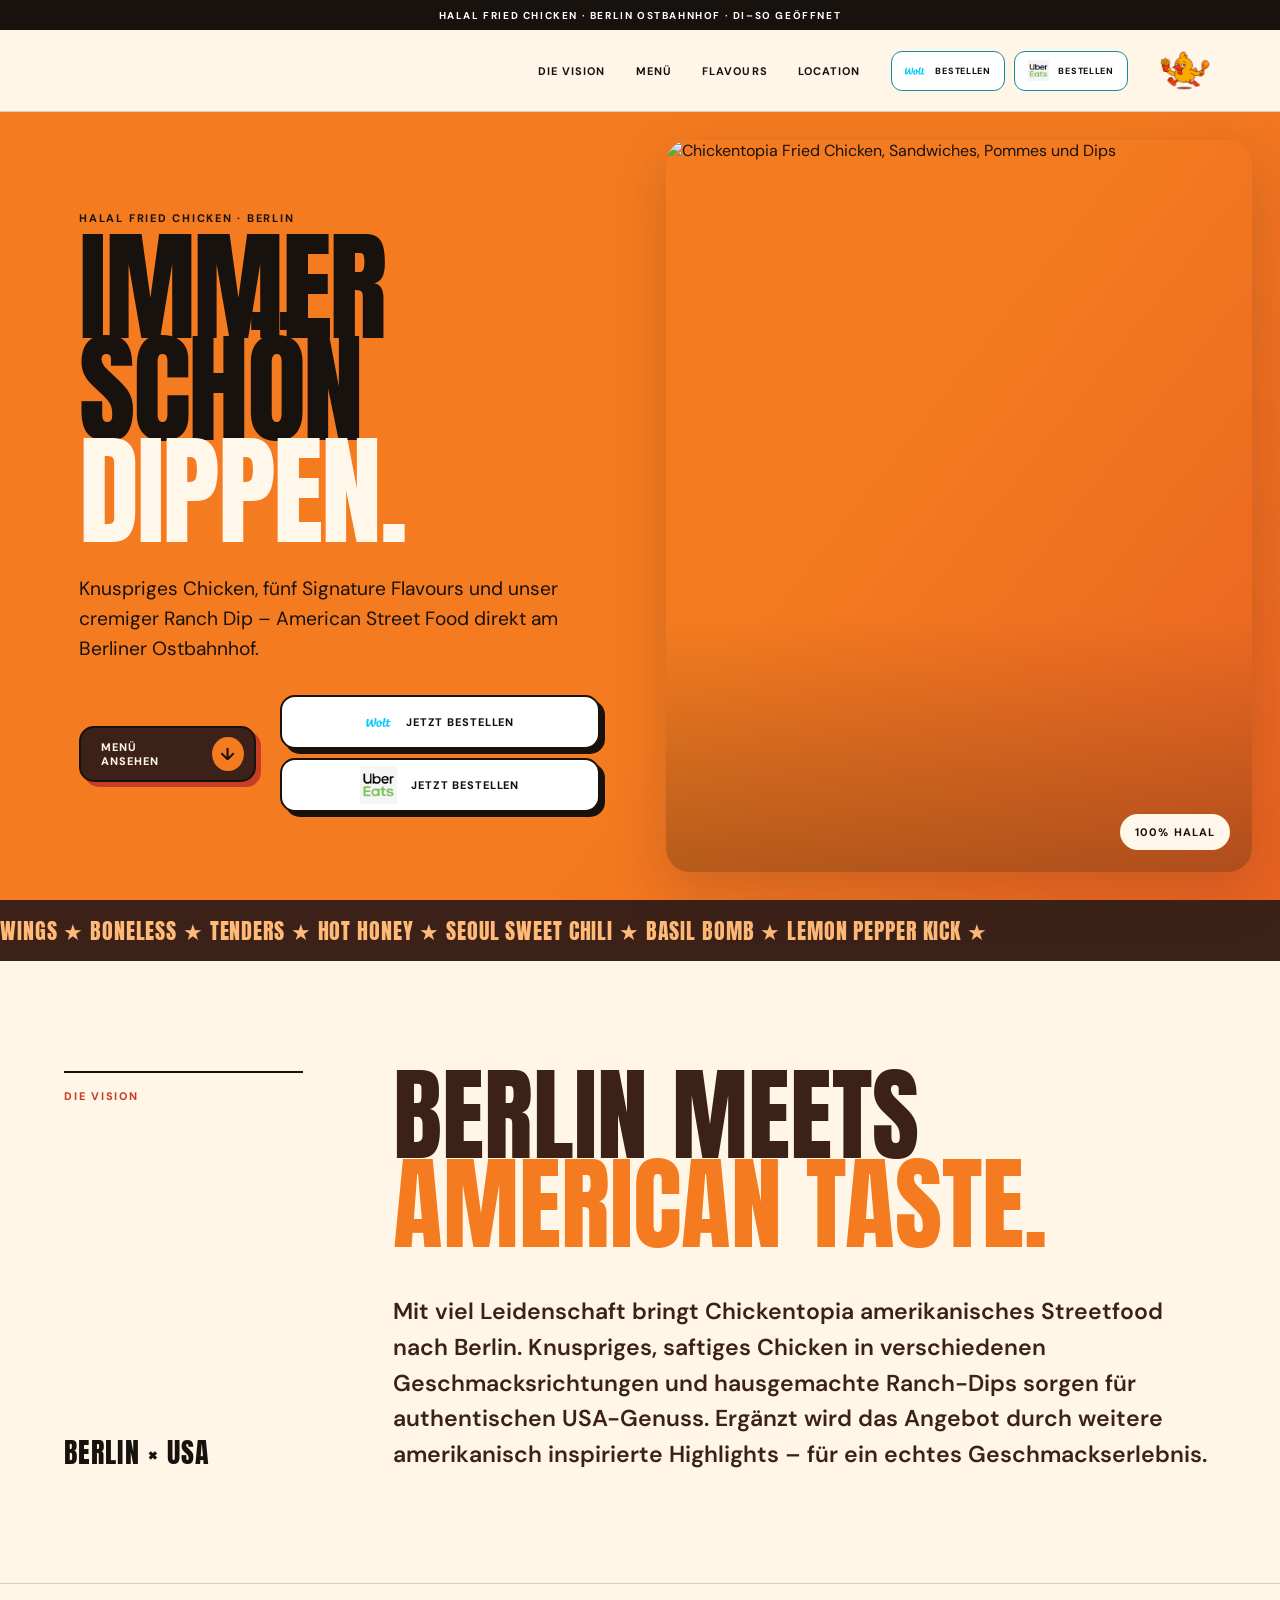
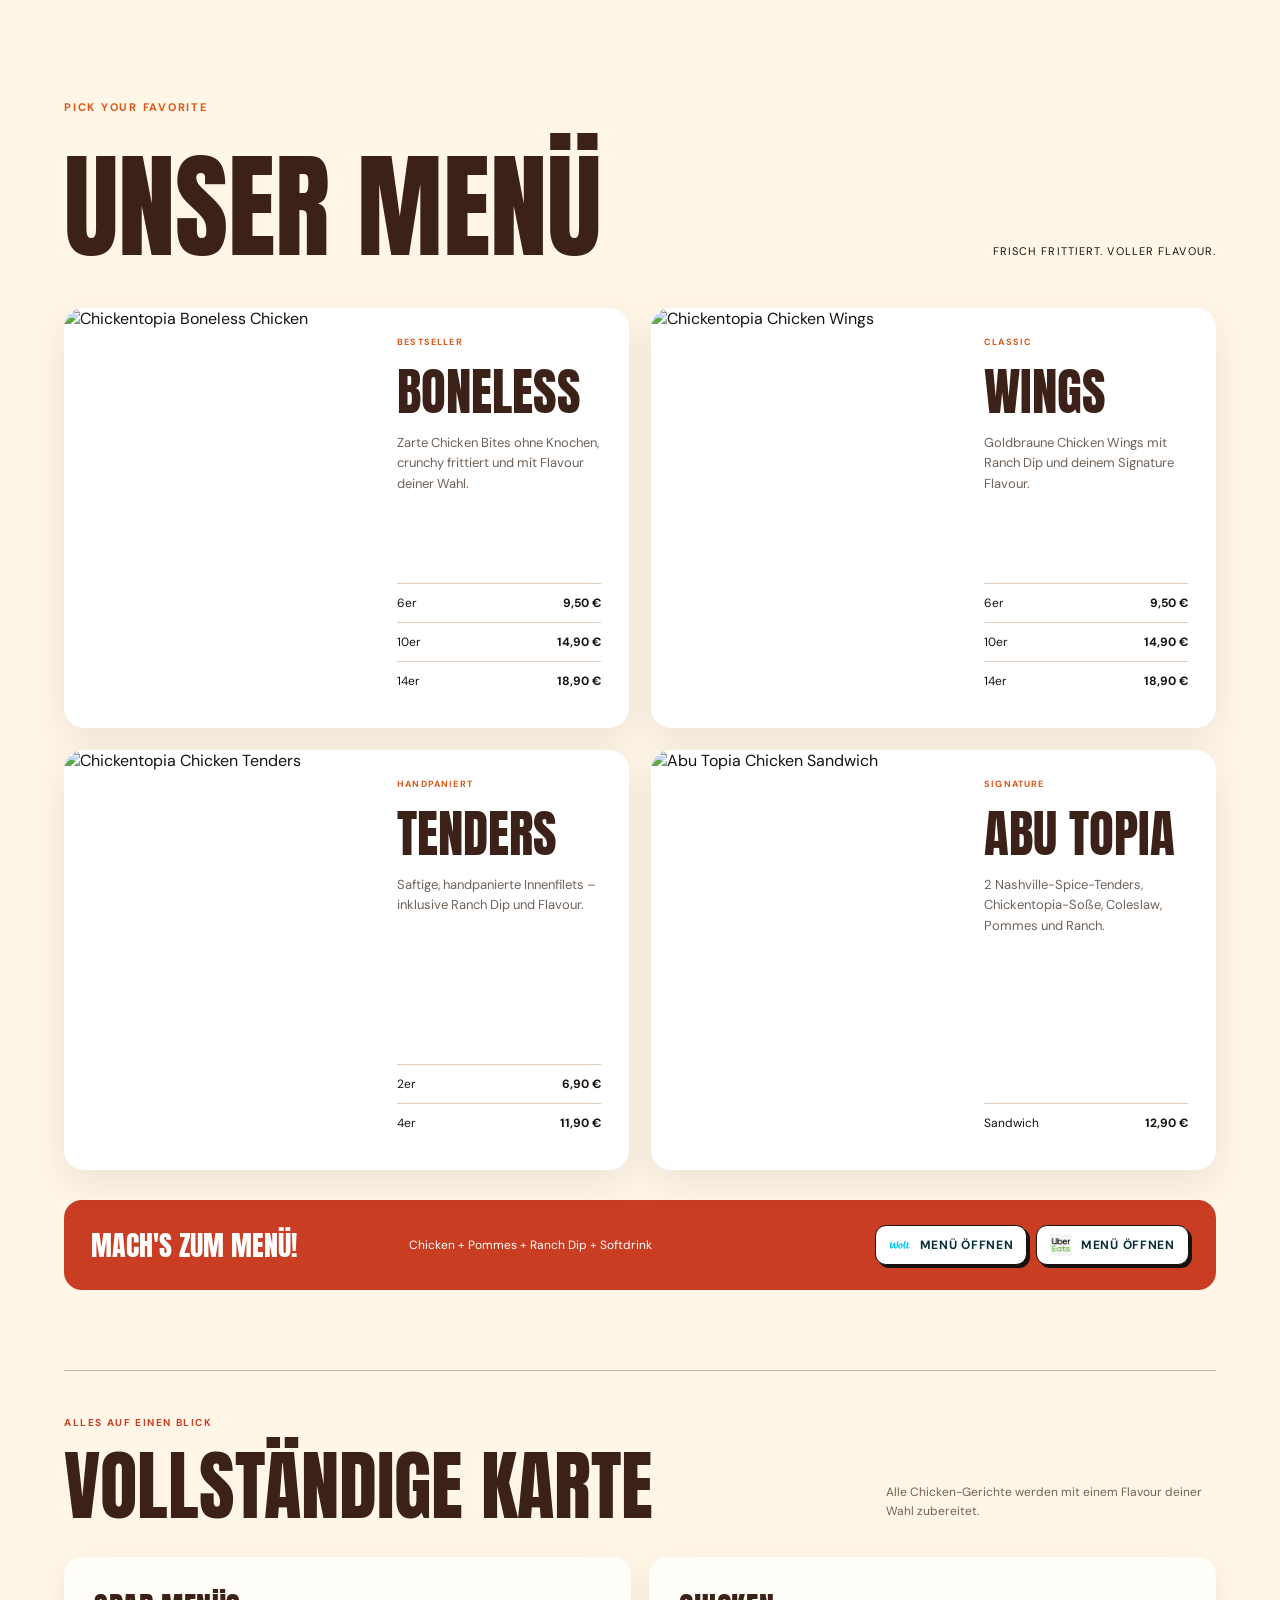
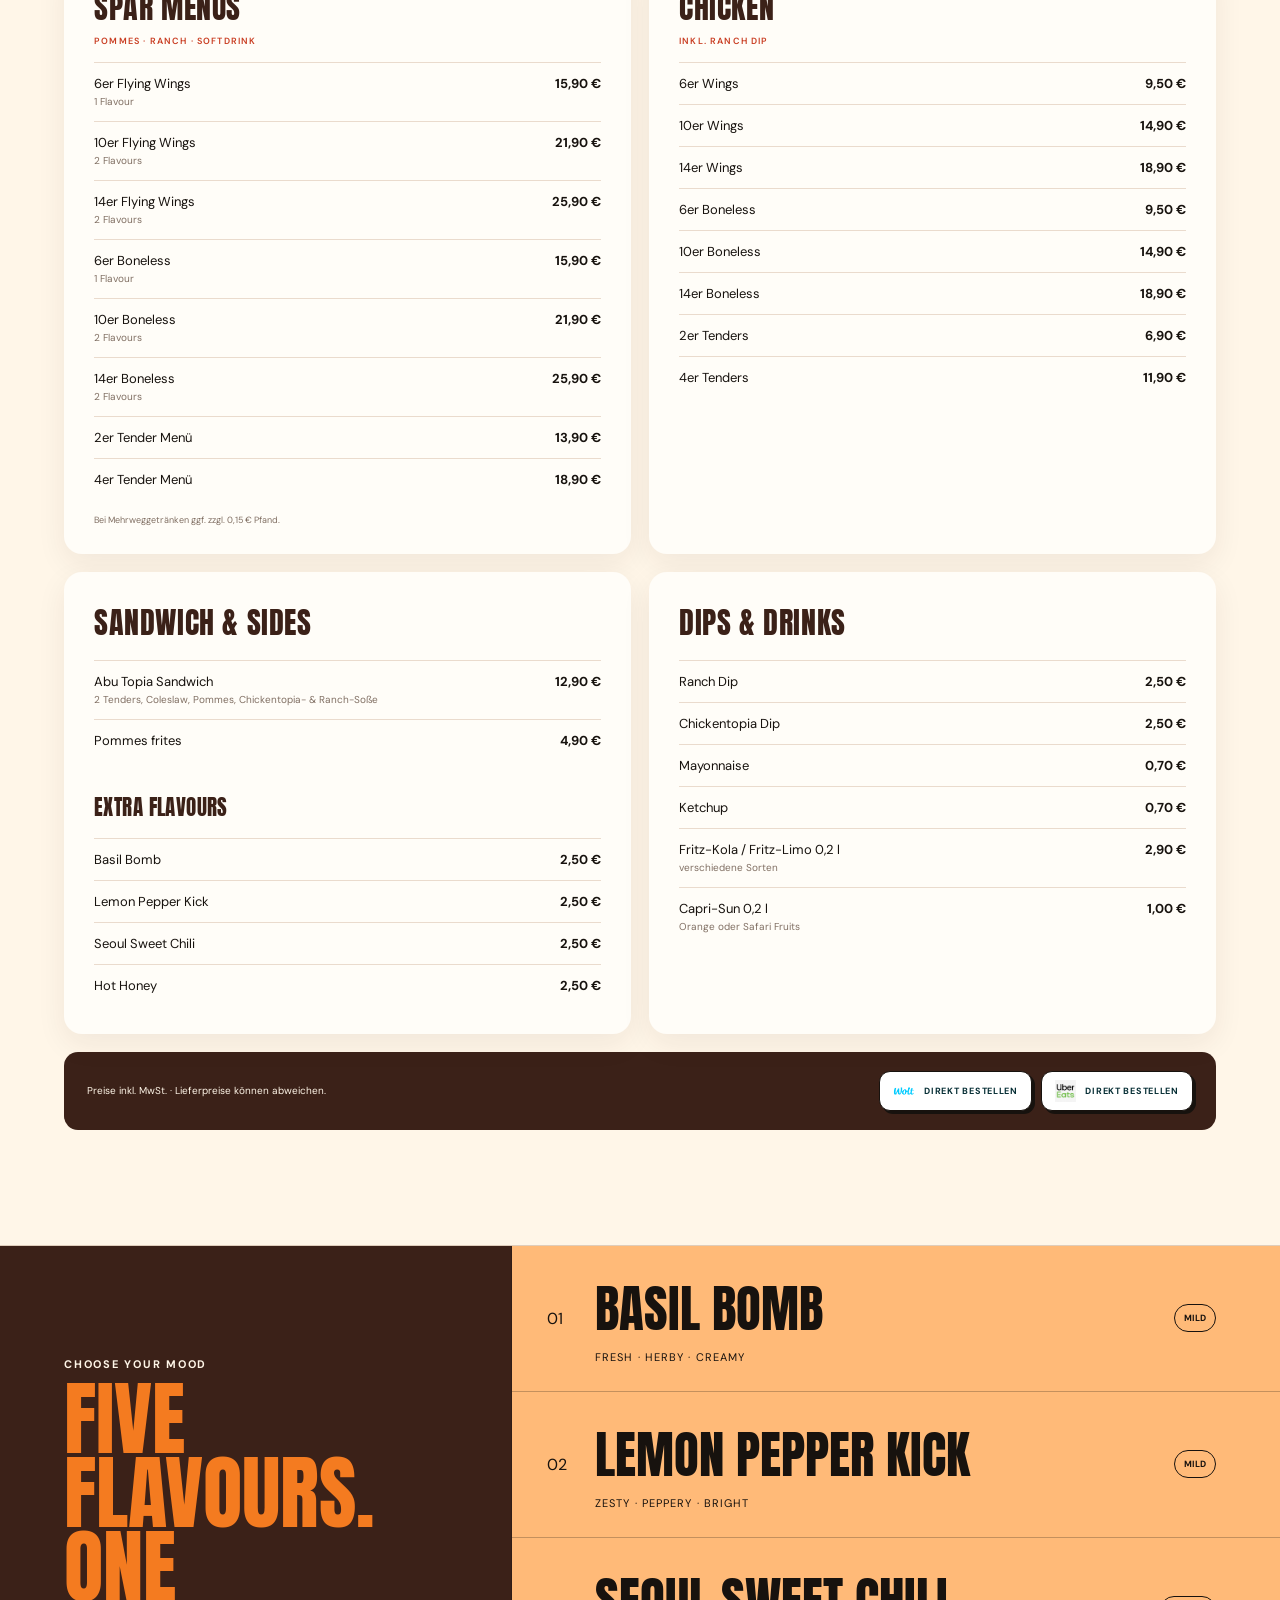
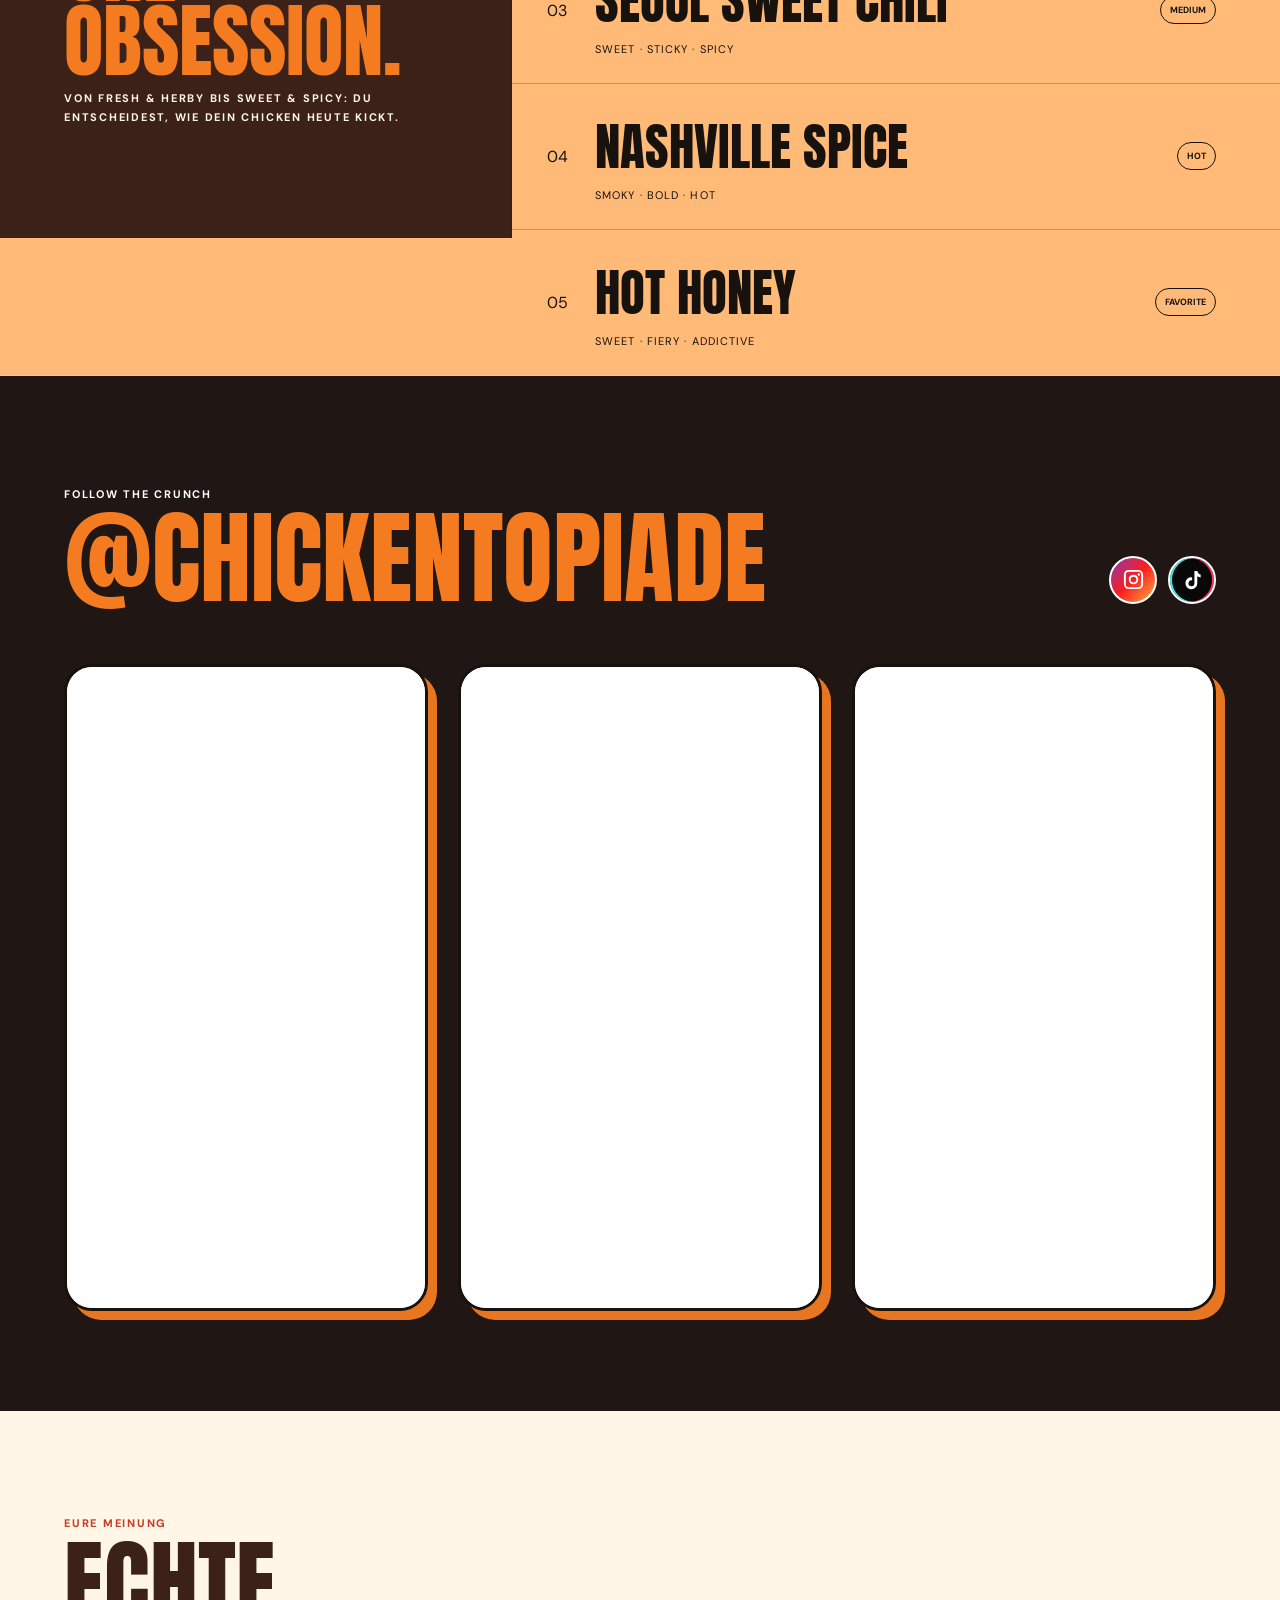
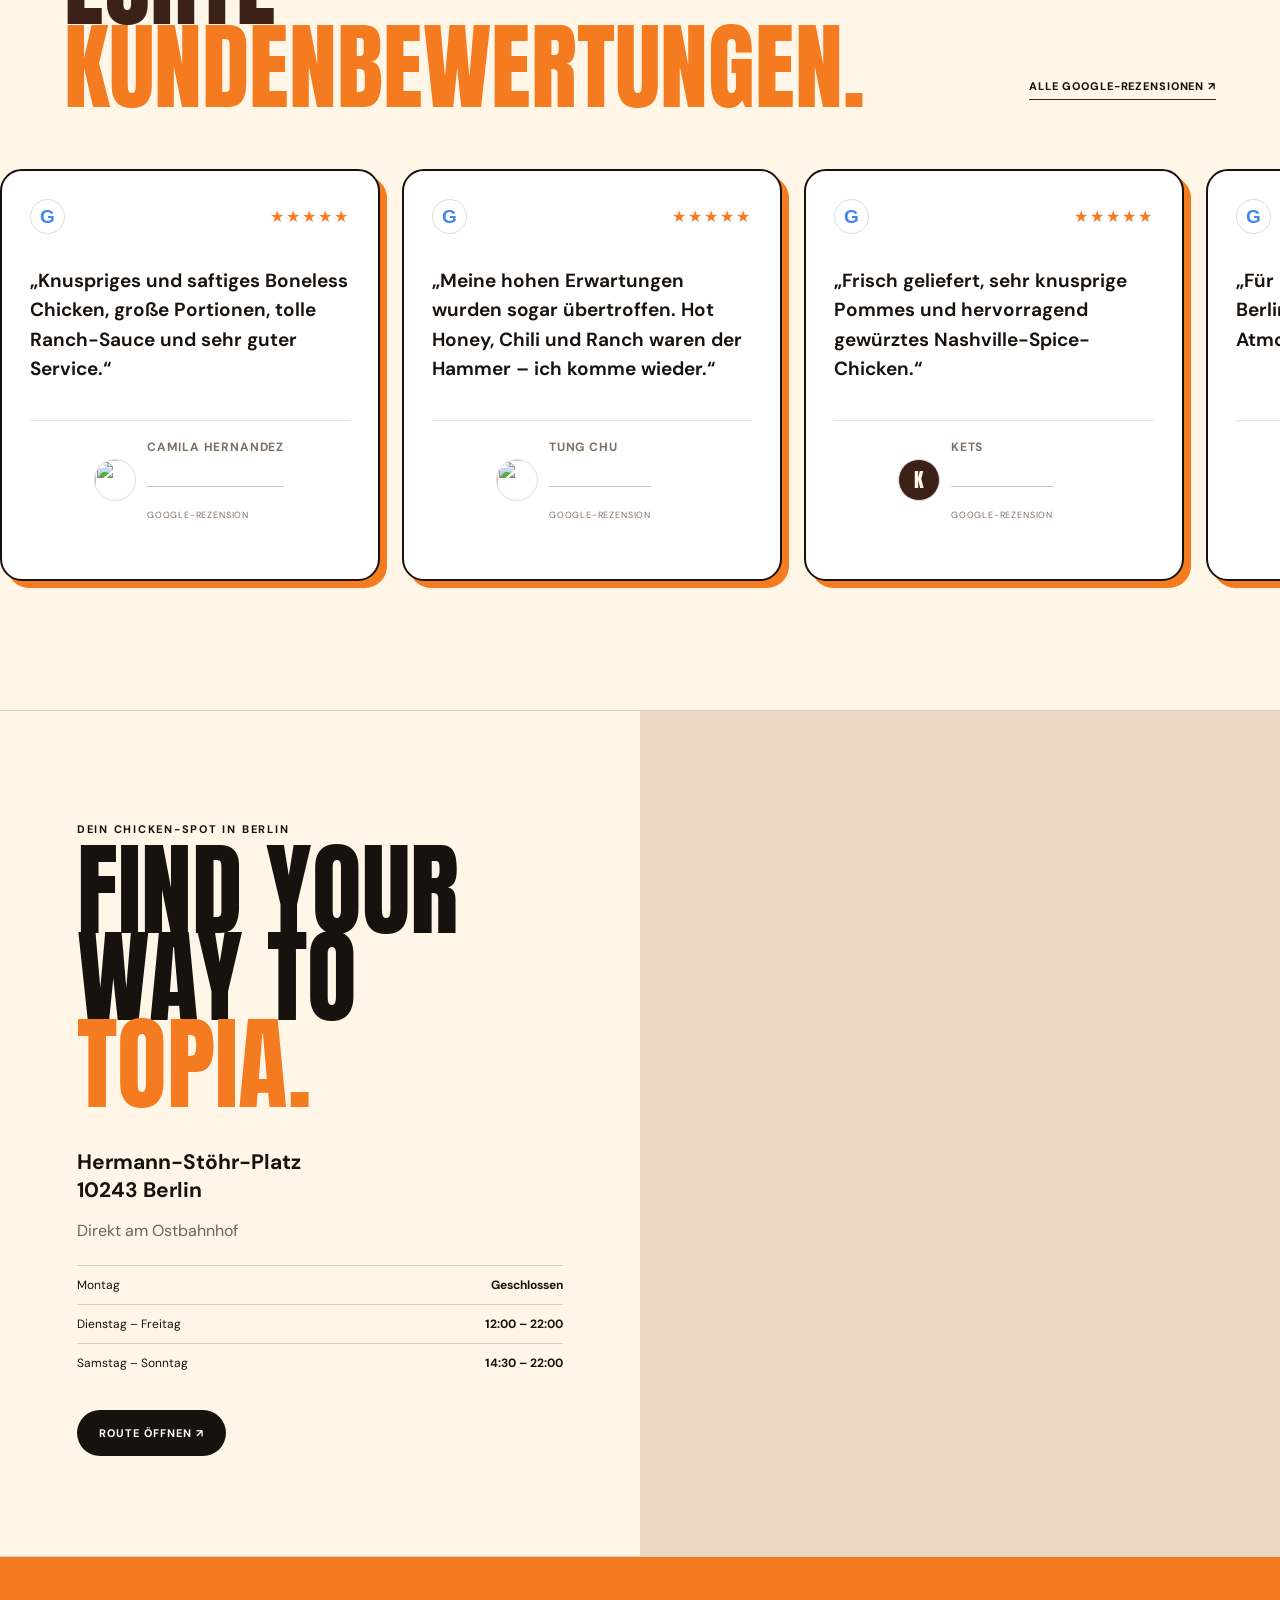
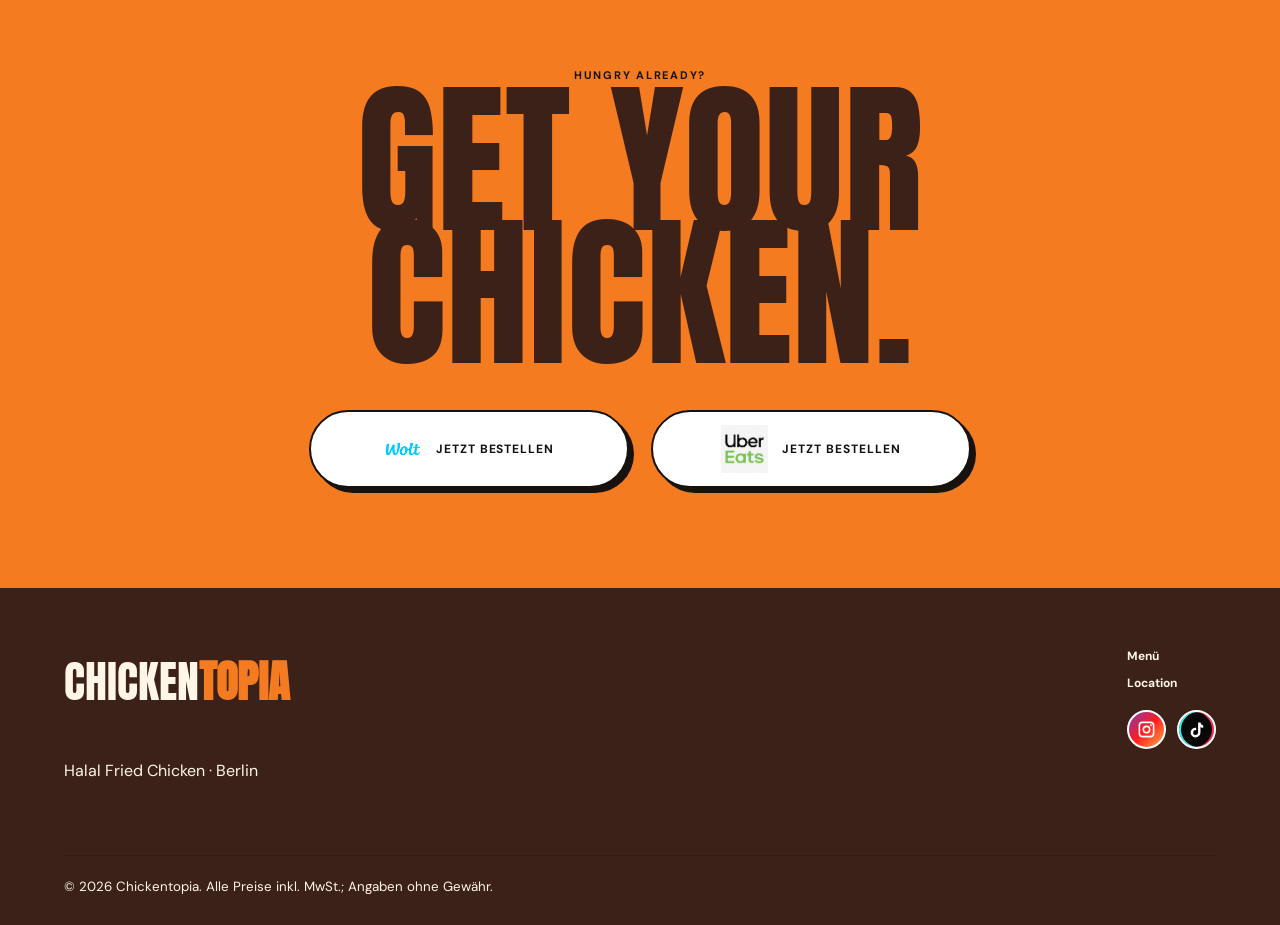
==== index.html @ 1f6d24e7 "Use only named Google reviewers with star ratings" ====
<!doctype html>
<html lang="de">
<head>
  <meta charset="UTF-8">
  <meta name="viewport" content="width=device-width, initial-scale=1.0">
  <meta name="theme-color" content="#ffcc00">
  <link rel="icon" href="/favicon.ico?v=3" sizes="any">
  <link rel="icon" type="image/png" sizes="32x32" href="/assets/favicon-32x32.png?v=3">
  <link rel="icon" type="image/png" sizes="16x16" href="/assets/favicon-16x16.png?v=3">
  <link rel="apple-touch-icon" sizes="180x180" href="/assets/chickentopia-favicon.png?v=3">
  <meta name="description" content="Chickentopia Berlin: Halal Fried Chicken, Wings, Boneless Chicken und Tenders mit einzigartigen Flavours. Am Hermann-Stöhr-Platz nahe Ostbahnhof oder via Wolt und Uber Eats bestellen.">
  <meta property="og:title" content="Chickentopia Berlin | Halal Fried Chicken">
  <meta property="og:description" content="Crunchy, saucy, unforgettable. Entdecke Wings, Boneless, Tenders und unsere Signature Flavours in Berlin.">
  <meta property="og:image" content="https://tb-static.uber.com/prod/image-proc/processed_images/dbe100ffac535075592fb37d4d0f6a33/5283d81c664b43c5f57a3a186d273063.jpeg">
  <title>Chickentopia Berlin | Halal Fried Chicken am Ostbahnhof</title>
  <link rel="preconnect" href="https://fonts.googleapis.com">
  <link rel="preconnect" href="https://fonts.gstatic.com" crossorigin>
  <link href="https://fonts.googleapis.com/css2?family=Anton&family=DM+Sans:wght@400;600;700&display=swap" rel="stylesheet">
  <link rel="stylesheet" href="style.css">
  <script type="application/ld+json">{"@context":"https://schema.org","@type":"FastFoodRestaurant","name":"Chickentopia","servesCuisine":["Fried Chicken","Halal","American"],"address":{"@type":"PostalAddress","streetAddress":"Hermann-Stöhr-Platz","postalCode":"10243","addressLocality":"Berlin","addressCountry":"DE"},"sameAs":["https://www.instagram.com/chickentopiade/"],"url":"https://www.instagram.com/chickentopiade/","image":"https://tb-static.uber.com/prod/image-proc/processed_images/dbe100ffac535075592fb37d4d0f6a33/5283d81c664b43c5f57a3a186d273063.jpeg","openingHoursSpecification":[{"@type":"OpeningHoursSpecification","dayOfWeek":["Tuesday","Wednesday","Thursday","Friday"],"opens":"12:00","closes":"22:00"},{"@type":"OpeningHoursSpecification","dayOfWeek":["Saturday","Sunday"],"opens":"14:30","closes":"22:00"}]}</script>
</head>
<body>
  <div class="announcement">HALAL FRIED CHICKEN · BERLIN OSTBAHNHOF · DI–SO GEÖFFNET</div>
  <header class="site-header">
    <button class="menu-toggle" type="button" aria-expanded="false" aria-controls="main-nav"><span></span><span></span><span></span><em>Menü</em></button>
    <nav id="main-nav" aria-label="Hauptnavigation">
      <a href="#vision">Die Vision</a><a href="#menu">Menü</a><a href="#flavours">Flavours</a><a href="#location">Location</a>
      <span class="delivery-pair delivery-pair-small"><a class="brand-button brand-wolt brand-button-small" href="https://wolt.com/de/deu/berlin/restaurant/chickentopia" target="_blank" rel="noreferrer" aria-label="Chickentopia bei Wolt bestellen"><img src="assets/brands/wolt.png" alt="Wolt"><span>Bestellen</span></a><a class="brand-button brand-uber brand-button-small" href="https://www.ubereats.com/de/store/chickentopia-i-fried-chicken-i/0vV1zd8cWTOb1sjANuBtMQ" target="_blank" rel="noreferrer" aria-label="Chickentopia bei Uber Eats bestellen"><img src="assets/brands/uber-eats.png" alt="Uber Eats"><span>Bestellen</span></a></span>
    </nav>
    <a class="home-logo" href="#home" aria-label="Zurück zum Anfang"><img src="assets/chickentopia-home-logo-left.png" alt="Chickentopia Maskottchen"></a>
  </header>

  <main>
    <section class="hero" id="home">
      <div class="hero-copy">
        <p class="kicker">Halal Fried Chicken · Berlin</p>
        <h1>IMMER SCHÖN<br><span>DIPPEN.</span></h1>
        <p class="hero-text">Knuspriges Chicken, fünf Signature Flavours und unser cremiger Ranch Dip – American Street Food direkt am Berliner Ostbahnhof.</p>
        <div class="hero-actions"><a class="chicken-button" href="#menu"><span>Menü ansehen</span><b>↓</b></a><span class="delivery-pair"><a class="brand-button brand-wolt" href="https://wolt.com/de/deu/berlin/restaurant/chickentopia" target="_blank" rel="noreferrer" aria-label="Chickentopia bei Wolt bestellen"><img src="assets/brands/wolt.png" alt="Wolt"><span>Jetzt bestellen</span></a><a class="brand-button brand-uber" href="https://www.ubereats.com/de/store/chickentopia-i-fried-chicken-i/0vV1zd8cWTOb1sjANuBtMQ" target="_blank" rel="noreferrer" aria-label="Chickentopia bei Uber Eats bestellen"><img src="assets/brands/uber-eats.png" alt="Uber Eats"><span>Jetzt bestellen</span></a></span></div>
      </div>
      <div class="hero-food"><img src="https://tb-static.uber.com/prod/image-proc/processed_images/dbe100ffac535075592fb37d4d0f6a33/5283d81c664b43c5f57a3a186d273063.jpeg" alt="Chickentopia Fried Chicken, Sandwiches, Pommes und Dips"><span>100% HALAL</span></div>
    </section>

    <section class="ticker" aria-label="Chickentopia Highlights"><div>WINGS ★ BONELESS ★ TENDERS ★ HOT HONEY ★ SEOUL SWEET CHILI ★ BASIL BOMB ★ LEMON PEPPER KICK ★&nbsp;</div></section>

    <section class="vision-section" id="vision">
      <div class="vision-label"><span>Die Vision</span><b>Berlin × USA</b></div>
      <div class="vision-content">
        <h2>BERLIN MEETS<br><span>AMERICAN TASTE.</span></h2>
        <p>Mit viel Leidenschaft bringt Chickentopia amerikanisches Streetfood nach Berlin. Knuspriges, saftiges Chicken in verschiedenen Geschmacksrichtungen und hausgemachte Ranch-Dips sorgen für authentischen USA-Genuss. Ergänzt wird das Angebot durch weitere amerikanisch inspirierte Highlights – für ein echtes Geschmackserlebnis.</p>
      </div>
    </section>

    <section class="menu-section" id="menu">
      <div class="section-title"><p>Pick your favorite</p><h2>UNSER MENÜ</h2><span>Frisch frittiert. Voller Flavour.</span></div>
      <div class="menu-grid">
        <article class="food-card feature"><div class="food-img"><img src="https://imageproxy.wolt.com/assets/6995b3eeb353386403c26b4c" alt="Chickentopia Boneless Chicken"></div><div class="food-copy"><p class="tag">Bestseller</p><h3>BONELESS</h3><p>Zarte Chicken Bites ohne Knochen, crunchy frittiert und mit Flavour deiner Wahl.</p><div><span>6er</span><b>9,50 €</b></div><div><span>10er</span><b>14,90 €</b></div><div><span>14er</span><b>18,90 €</b></div></div></article>
        <article class="food-card"><div class="food-img"><img src="https://imageproxy.wolt.com/assets/6995b46db353386403c26bb9" alt="Chickentopia Chicken Wings"></div><div class="food-copy"><p class="tag hot">Classic</p><h3>WINGS</h3><p>Goldbraune Chicken Wings mit Ranch Dip und deinem Signature Flavour.</p><div><span>6er</span><b>9,50 €</b></div><div><span>10er</span><b>14,90 €</b></div><div><span>14er</span><b>18,90 €</b></div></div></article>
        <article class="food-card"><div class="food-img"><img src="https://imageproxy.wolt.com/assets/6995b49ab353386403c26bdc" alt="Chickentopia Chicken Tenders"></div><div class="food-copy"><p class="tag">Handpaniert</p><h3>TENDERS</h3><p>Saftige, handpanierte Innenfilets – inklusive Ranch Dip und Flavour.</p><div><span>2er</span><b>6,90 €</b></div><div><span>4er</span><b>11,90 €</b></div></div></article>
        <article class="food-card sandwich"><div class="food-img"><img src="https://imageproxy.wolt.com/assets/6995b44cb353386403c26b85" alt="Abu Topia Chicken Sandwich"></div><div class="food-copy"><p class="tag hot">Signature</p><h3>ABU TOPIA</h3><p>2 Nashville-Spice-Tenders, Chickentopia-Soße, Coleslaw, Pommes und Ranch.</p><div><span>Sandwich</span><b>12,90 €</b></div></div></article>
      </div>
      <div class="menu-note"><strong>Mach's zum Menü!</strong><span>Chicken + Pommes + Ranch Dip + Softdrink</span><span class="delivery-pair delivery-pair-small"><a class="brand-button brand-wolt brand-button-small" href="https://wolt.com/de/deu/berlin/restaurant/chickentopia" target="_blank" rel="noreferrer" aria-label="Vollständiges Menü bei Wolt"><img src="assets/brands/wolt.png" alt="Wolt"><span>Menü öffnen</span></a><a class="brand-button brand-uber brand-button-small" href="https://www.ubereats.com/de/store/chickentopia-i-fried-chicken-i/0vV1zd8cWTOb1sjANuBtMQ" target="_blank" rel="noreferrer" aria-label="Vollständiges Menü bei Uber Eats"><img src="assets/brands/uber-eats.png" alt="Uber Eats"><span>Menü öffnen</span></a></span></div>
      <div class="full-menu">
        <div class="full-menu-head"><p>Alles auf einen Blick</p><h3>VOLLSTÄNDIGE KARTE</h3><span>Alle Chicken-Gerichte werden mit einem Flavour deiner Wahl zubereitet.</span></div>
        <div class="menu-columns">
          <section class="menu-category"><h4>SPAR MENÜS <small>Pommes · Ranch · Softdrink</small></h4><ul><li><span>6er Flying Wings <small>1 Flavour</small></span><b>15,90 €</b></li><li><span>10er Flying Wings <small>2 Flavours</small></span><b>21,90 €</b></li><li><span>14er Flying Wings <small>2 Flavours</small></span><b>25,90 €</b></li><li><span>6er Boneless <small>1 Flavour</small></span><b>15,90 €</b></li><li><span>10er Boneless <small>2 Flavours</small></span><b>21,90 €</b></li><li><span>14er Boneless <small>2 Flavours</small></span><b>25,90 €</b></li><li><span>2er Tender Menü</span><b>13,90 €</b></li><li><span>4er Tender Menü</span><b>18,90 €</b></li></ul><p class="price-note">Bei Mehrweggetränken ggf. zzgl. 0,15 € Pfand.</p></section>
          <section class="menu-category"><h4>CHICKEN <small>inkl. Ranch Dip</small></h4><ul><li><span>6er Wings</span><b>9,50 €</b></li><li><span>10er Wings</span><b>14,90 €</b></li><li><span>14er Wings</span><b>18,90 €</b></li><li><span>6er Boneless</span><b>9,50 €</b></li><li><span>10er Boneless</span><b>14,90 €</b></li><li><span>14er Boneless</span><b>18,90 €</b></li><li><span>2er Tenders</span><b>6,90 €</b></li><li><span>4er Tenders</span><b>11,90 €</b></li></ul></section>
          <section class="menu-category"><h4>SANDWICH &amp; SIDES</h4><ul><li><span>Abu Topia Sandwich <small>2 Tenders, Coleslaw, Pommes, Chickentopia- &amp; Ranch-Soße</small></span><b>12,90 €</b></li><li><span>Pommes frites</span><b>4,90 €</b></li></ul><h4 class="subhead">EXTRA FLAVOURS</h4><ul><li><span>Basil Bomb</span><b>2,50 €</b></li><li><span>Lemon Pepper Kick</span><b>2,50 €</b></li><li><span>Seoul Sweet Chili</span><b>2,50 €</b></li><li><span>Hot Honey</span><b>2,50 €</b></li></ul></section>
          <section class="menu-category"><h4>DIPS &amp; DRINKS</h4><ul><li><span>Ranch Dip</span><b>2,50 €</b></li><li><span>Chickentopia Dip</span><b>2,50 €</b></li><li><span>Mayonnaise</span><b>0,70 €</b></li><li><span>Ketchup</span><b>0,70 €</b></li><li><span>Fritz-Kola / Fritz-Limo 0,2 l <small>verschiedene Sorten</small></span><b>2,90 €</b></li><li><span>Capri-Sun 0,2 l <small>Orange oder Safari Fruits</small></span><b>1,00 €</b></li></ul></section>
        </div>
        <div class="menu-order-row"><span>Preise inkl. MwSt. · Lieferpreise können abweichen.</span><span class="delivery-pair delivery-pair-small"><a class="brand-button brand-wolt brand-button-small" href="https://wolt.com/de/deu/berlin/restaurant/chickentopia" target="_blank" rel="noreferrer" aria-label="Direkt bei Wolt bestellen"><img src="assets/brands/wolt.png" alt="Wolt"><span>Direkt bestellen</span></a><a class="brand-button brand-uber brand-button-small" href="https://www.ubereats.com/de/store/chickentopia-i-fried-chicken-i/0vV1zd8cWTOb1sjANuBtMQ" target="_blank" rel="noreferrer" aria-label="Direkt bei Uber Eats bestellen"><img src="assets/brands/uber-eats.png" alt="Uber Eats"><span>Direkt bestellen</span></a></span></div>
      </div>
    </section>

    <section class="flavours" id="flavours">
      <div class="flavour-intro"><p>Choose your mood</p><h2>FIVE FLAVOURS.<br>ONE OBSESSION.</h2><p>Von fresh & herby bis sweet & spicy: Du entscheidest, wie dein Chicken heute kickt.</p></div>
      <div class="flavour-list">
        <article><span>01</span><div><h3>BASIL BOMB</h3><p>Fresh · Herby · Creamy</p></div><b>MILD</b></article>
        <article><span>02</span><div><h3>LEMON PEPPER KICK</h3><p>Zesty · Peppery · Bright</p></div><b>MILD</b></article>
        <article><span>03</span><div><h3>SEOUL SWEET CHILI</h3><p>Sweet · Sticky · Spicy</p></div><b>MEDIUM</b></article>
        <article><span>04</span><div><h3>NASHVILLE SPICE</h3><p>Smoky · Bold · Hot</p></div><b>HOT</b></article>
        <article><span>05</span><div><h3>HOT HONEY</h3><p>Sweet · Fiery · Addictive</p></div><b>FAVORITE</b></article>
      </div>
    </section>

    <section class="social-section">
      <div><p>Follow the crunch</p><h2>@CHICKENTOPIADE</h2></div>
      <div class="social-actions"><a class="social-button instagram-button" href="https://www.instagram.com/chickentopiade/" target="_blank" rel="noreferrer" aria-label="Chickentopia auf Instagram"><svg viewBox="0 0 24 24" aria-hidden="true"><path d="M7 2h10a5 5 0 0 1 5 5v10a5 5 0 0 1-5 5H7a5 5 0 0 1-5-5V7a5 5 0 0 1 5-5Zm0 2a3 3 0 0 0-3 3v10a3 3 0 0 0 3 3h10a3 3 0 0 0 3-3V7a3 3 0 0 0-3-3H7Zm10.5 1.5a1.25 1.25 0 1 1 0 2.5 1.25 1.25 0 0 1 0-2.5ZM12 7a5 5 0 1 1 0 10 5 5 0 0 1 0-10Zm0 2a3 3 0 1 0 0 6 3 3 0 0 0 0-6Z"/></svg></a><a class="social-button tiktok-button" href="https://www.tiktok.com/@chickentopiade" target="_blank" rel="noreferrer" aria-label="Chickentopia auf TikTok"><svg viewBox="0 0 24 24" aria-hidden="true"><path d="M14 3h3.1c.3 2 1.4 3.3 3.4 3.8v3.1A8 8 0 0 1 17 8.7v7.1a6.2 6.2 0 1 1-5.4-6.1v3.2a3.1 3.1 0 1 0 2.4 3V3Z"/></svg></a></div>
      <div class="social-collage social-videos">
        <article class="social-video"><iframe src="https://www.instagram.com/reel/DbLTYZjMar_/embed/" title="Welcome to the Chickentopia Family – Instagram Reel" loading="lazy" allow="autoplay; encrypted-media; picture-in-picture" allowfullscreen></iframe></article>
        <article class="social-video social-video-featured"><iframe src="https://www.instagram.com/reel/Db2zsI1MP7G/embed/" title="Sweet Chili Chicken mit Pommes – Instagram Reel" loading="lazy" allow="autoplay; encrypted-media; picture-in-picture" allowfullscreen></iframe></article>
        <article class="social-video"><iframe src="https://www.instagram.com/reel/DbnZVZ4sMiU/embed/" title="Chickentopia Chicken – Instagram Reel" loading="lazy" allow="autoplay; encrypted-media; picture-in-picture" allowfullscreen></iframe></article>
      </div>
    </section>

    <section class="reviews-section" aria-labelledby="reviews-title">
      <div class="reviews-head">
        <div><p>Eure Meinung</p><h2 id="reviews-title">ECHTE<br><span>KUNDENBEWERTUNGEN.</span></h2></div>
        <a href="https://www.google.com/maps/search/?api=1&query=Chickentopia+Hermann-St%C3%B6hr-Platz+10243+Berlin" target="_blank" rel="noreferrer">Alle Google-Rezensionen ↗</a>
      </div>
      <div class="reviews-marquee" tabindex="0" aria-label="Kundenbewertungen – Bewegung pausiert beim Darüberfahren oder Fokussieren">
        <div class="reviews-track">
          <article class="review-card"><div class="review-top"><span class="google-mark">G</span><span class="review-stars" aria-label="5 von 5 Sternen">★★★★★</span></div><p>„Knuspriges und saftiges Boneless Chicken, große Portionen, tolle Ranch-Sauce und sehr guter Service.“</p><footer><span class="review-author"><img src="https://lh3.googleusercontent.com/a-/ALV-UjXeqhYPDFO22ZpITUhhaqhBFvVBqRcL6Tdlj2YjSjSmZL0bSqpL=s120-c-rp-mo-ba12-br100" alt="" loading="lazy"><span><strong>Camila Hernandez</strong><small>Google-Rezension</small></span></span></footer></article>
          <article class="review-card"><div class="review-top"><span class="google-mark">G</span><span class="review-stars" aria-label="5 von 5 Sternen">★★★★★</span></div><p>„Meine hohen Erwartungen wurden sogar übertroffen. Hot Honey, Chili und Ranch waren der Hammer – ich komme wieder.“</p><footer><span class="review-author"><img src="https://lh3.googleusercontent.com/a/ACg8ocKNfGb51z6emUNRxggmyqvOtdwTKzmUkYb7fsn3gMsQEmykGQ=s64-c-rp-mo-br100" alt="" loading="lazy"><span><strong>Tung Chu</strong><small>Google-Rezension</small></span></span></footer></article>
          <article class="review-card"><div class="review-top"><span class="google-mark">G</span><span class="review-stars" aria-label="5 von 5 Sternen">★★★★★</span></div><p>„Frisch geliefert, sehr knusprige Pommes und hervorragend gewürztes Nashville-Spice-Chicken.“</p><footer><span class="review-author"><i aria-hidden="true">K</i><span><strong>Kets</strong><small>Google-Rezension</small></span></span></footer></article>
          <article class="review-card"><div class="review-top"><span class="google-mark">G</span><span class="review-stars" aria-label="5 von 5 Sternen">★★★★★</span></div><p>„Für mich das beste Chicken in Berlin – Geschmack, Service und Atmosphäre jeweils fünf Sterne.“</p><footer><span class="review-author"><i aria-hidden="true">I</i><span><strong>Igor igor</strong><small>Google-Rezension</small></span></span></footer></article>
          <article class="review-card"><div class="review-top"><span class="google-mark">G</span><span class="review-stars" aria-label="5 von 5 Sternen">★★★★★</span></div><p>„Boneless, Flavours und Ranch waren richtig gut. Beim nächsten Besuch war alles wie versprochen und die Erfahrung großartig.“</p><footer><span class="review-author"><img src="https://lh3.googleusercontent.com/a-/ALV-UjXlXyMhPGqqaQdxUHh2N4_cI17OBFyNOVER-gQVSeAcPZa1xEVNKw=s120-c-rp-mo-ba12-br100" alt="" loading="lazy"><span><strong>Amadeus Müller</strong><small>Google-Rezension</small></span></span></footer></article>
          <article class="review-card" aria-hidden="true"><div class="review-top"><span class="google-mark">G</span><span class="review-stars" aria-label="5 von 5 Sternen">★★★★★</span></div><p>„Knuspriges und saftiges Boneless Chicken, große Portionen, tolle Ranch-Sauce und sehr guter Service.“</p><footer><span class="review-author"><img src="https://lh3.googleusercontent.com/a-/ALV-UjXeqhYPDFO22ZpITUhhaqhBFvVBqRcL6Tdlj2YjSjSmZL0bSqpL=s120-c-rp-mo-ba12-br100" alt="" loading="lazy"><span><strong>Camila Hernandez</strong><small>Google-Rezension</small></span></span></footer></article>
          <article class="review-card" aria-hidden="true"><div class="review-top"><span class="google-mark">G</span><span class="review-stars" aria-label="5 von 5 Sternen">★★★★★</span></div><p>„Meine hohen Erwartungen wurden sogar übertroffen. Hot Honey, Chili und Ranch waren der Hammer – ich komme wieder.“</p><footer><span class="review-author"><img src="https://lh3.googleusercontent.com/a/ACg8ocKNfGb51z6emUNRxggmyqvOtdwTKzmUkYb7fsn3gMsQEmykGQ=s64-c-rp-mo-br100" alt="" loading="lazy"><span><strong>Tung Chu</strong><small>Google-Rezension</small></span></span></footer></article>
          <article class="review-card" aria-hidden="true"><div class="review-top"><span class="google-mark">G</span><span class="review-stars" aria-label="5 von 5 Sternen">★★★★★</span></div><p>„Frisch geliefert, sehr knusprige Pommes und hervorragend gewürztes Nashville-Spice-Chicken.“</p><footer><span class="review-author"><i aria-hidden="true">K</i><span><strong>Kets</strong><small>Google-Rezension</small></span></span></footer></article>
          <article class="review-card" aria-hidden="true"><div class="review-top"><span class="google-mark">G</span><span class="review-stars" aria-label="5 von 5 Sternen">★★★★★</span></div><p>„Für mich das beste Chicken in Berlin – Geschmack, Service und Atmosphäre jeweils fünf Sterne.“</p><footer><span class="review-author"><i aria-hidden="true">I</i><span><strong>Igor igor</strong><small>Google-Rezension</small></span></span></footer></article>
          <article class="review-card" aria-hidden="true"><div class="review-top"><span class="google-mark">G</span><span class="review-stars" aria-label="5 von 5 Sternen">★★★★★</span></div><p>„Boneless, Flavours und Ranch waren richtig gut. Beim nächsten Besuch war alles wie versprochen und die Erfahrung großartig.“</p><footer><span class="review-author"><img src="https://lh3.googleusercontent.com/a-/ALV-UjXlXyMhPGqqaQdxUHh2N4_cI17OBFyNOVER-gQVSeAcPZa1xEVNKw=s120-c-rp-mo-ba12-br100" alt="" loading="lazy"><span><strong>Amadeus Müller</strong><small>Google-Rezension</small></span></span></footer></article>
        </div>
      </div>
    </section>

    <section class="location" id="location">
      <div class="location-copy"><p class="kicker">Dein Chicken-Spot in Berlin</p><h2>FIND YOUR<br>WAY TO <span>TOPIA.</span></h2><div class="address"><h3>Hermann-Stöhr-Platz<br>10243 Berlin</h3><p>Direkt am Ostbahnhof</p></div><div class="hours"><div><span>Montag</span><b>Geschlossen</b></div><div><span>Dienstag – Freitag</span><b>12:00 – 22:00</b></div><div><span>Samstag – Sonntag</span><b>14:30 – 22:00</b></div></div><a class="btn btn-dark" href="https://www.google.com/maps/search/?api=1&query=Chickentopia+Hermann-St%C3%B6hr-Platz+10243+Berlin" target="_blank" rel="noreferrer">Route öffnen ↗</a></div>
      <div class="map-card"><iframe src="https://www.google.com/maps?q=Chickentopia%2C%20Hermann-St%C3%B6hr-Platz%2C%2010243%20Berlin&output=embed" title="Chickentopia am Hermann-Stöhr-Platz auf Google Maps" loading="lazy" allowfullscreen referrerpolicy="no-referrer-when-downgrade"></iframe></div>
    </section>

    <section class="order-section"><p>Hungry already?</p><h2>GET YOUR<br>CHICKEN.</h2><div><a class="brand-button brand-wolt brand-button-large" href="https://wolt.com/de/deu/berlin/restaurant/chickentopia" target="_blank" rel="noreferrer" aria-label="Chickentopia bei Wolt bestellen"><img src="assets/brands/wolt.png" alt="Wolt"><span>Jetzt bestellen</span></a><a class="brand-button brand-uber brand-button-large" href="https://www.ubereats.com/de/store/chickentopia-i-fried-chicken-i/0vV1zd8cWTOb1sjANuBtMQ" target="_blank" rel="noreferrer" aria-label="Chickentopia bei Uber Eats bestellen"><img src="assets/brands/uber-eats.png" alt="Uber Eats"><span>Jetzt bestellen</span></a></div></section>
  </main>

  <footer><a class="brand footer-brand" href="#home"><span>CHICKEN</span><b>TOPIA</b></a><p>Halal Fried Chicken · Berlin</p><div><a href="#menu">Menü</a><a href="#location">Location</a><span class="footer-socials"><a class="social-button instagram-button" href="https://www.instagram.com/chickentopiade/" target="_blank" rel="noreferrer" aria-label="Instagram"><svg viewBox="0 0 24 24"><path d="M7 2h10a5 5 0 0 1 5 5v10a5 5 0 0 1-5 5H7a5 5 0 0 1-5-5V7a5 5 0 0 1 5-5Zm0 2a3 3 0 0 0-3 3v10a3 3 0 0 0 3 3h10a3 3 0 0 0 3-3V7a3 3 0 0 0-3-3H7Zm10.5 1.5a1.25 1.25 0 1 1 0 2.5 1.25 1.25 0 0 1 0-2.5ZM12 7a5 5 0 1 1 0 10 5 5 0 0 1 0-10Zm0 2a3 3 0 1 0 0 6 3 3 0 0 0 0-6Z"/></svg></a><a class="social-button tiktok-button" href="https://www.tiktok.com/@chickentopiade" target="_blank" rel="noreferrer" aria-label="TikTok"><svg viewBox="0 0 24 24"><path d="M14 3h3.1c.3 2 1.4 3.3 3.4 3.8v3.1A8 8 0 0 1 17 8.7v7.1a6.2 6.2 0 1 1-5.4-6.1v3.2a3.1 3.1 0 1 0 2.4 3V3Z"/></svg></a></span></div><small>© 2026 Chickentopia. Alle Preise inkl. MwSt.; Angaben ohne Gewähr.</small></footer>
  <script>
    const toggle=document.querySelector('.menu-toggle'),nav=document.querySelector('#main-nav');
    toggle.addEventListener('click',()=>{const open=toggle.getAttribute('aria-expanded')==='true';toggle.setAttribute('aria-expanded',String(!open));nav.classList.toggle('open',!open)});
    nav.querySelectorAll('a').forEach(a=>a.addEventListener('click',()=>{toggle.setAttribute('aria-expanded','false');nav.classList.remove('open')}));
  </script>
</body>
</html>
---- style.css ----
:root{--orange:#f47b20;--cream:#fff7ea;--ink:#17120e;--muted:#6f6258;--line:#dfcdbb;--red:#c93d22}*{box-sizing:border-box}html{scroll-behavior:smooth}body{margin:0;background:var(--cream);color:var(--ink);font-family:"DM Sans",Arial,sans-serif;overflow-x:hidden}a{color:inherit;text-decoration:none}img{display:block;width:100%}h1,h2,h3{font-family:"Anton",Impact,sans-serif;font-weight:400;text-transform:uppercase;margin:0}.announcement{height:30px;background:var(--ink);color:white;display:grid;place-items:center;font-size:10px;letter-spacing:.16em;font-weight:700}.site-header{height:82px;padding:0 5vw;display:flex;align-items:center;justify-content:space-between;background:rgba(255,247,234,.94);backdrop-filter:blur(12px);border-bottom:1px solid var(--line);position:sticky;top:0;z-index:20}.home-logo{width:58px;height:58px;border-radius:50%;overflow:hidden;background:#f6f1ce;box-shadow:0 0 0 1px var(--line);position:relative}.home-logo img{position:absolute;width:170%;max-width:none;left:50%;top:50%;transform:translate(-50%,-50%)}.site-header nav{display:flex;align-items:center;gap:30px;text-transform:uppercase;font-size:11px;font-weight:700;letter-spacing:.1em}.site-header nav>a:hover{color:#d95617}.nav-order{background:var(--orange);padding:14px 19px;border-radius:99px}.menu-toggle{display:none}.hero{min-height:calc(100svh - 112px);display:grid;grid-template-columns:1.02fr .98fr;background:var(--orange);padding:28px;gap:28px}.hero-copy{padding:6vh 3vw 6vh 4vw;display:flex;justify-content:center;flex-direction:column}.kicker,.section-title>p,.flavour-intro>p,.social-section>div>p,.order-section>p,.dip-copy>p:first-child{text-transform:uppercase;font-weight:700;letter-spacing:.16em;font-size:11px}.hero h1{font-size:clamp(78px,9.5vw,156px);line-height:.84;letter-spacing:-.02em}.hero h1 span{color:var(--cream)}.hero-text{max-width:600px;font-size:clamp(17px,1.5vw,22px);line-height:1.55;margin:32px 0}.hero-actions{display:flex;align-items:center;gap:24px}.btn{display:inline-flex;padding:16px 22px;border-radius:99px;text-transform:uppercase;font-size:11px;letter-spacing:.09em;font-weight:700}.btn-dark{background:var(--ink);color:white}.simple-link{font-size:12px;font-weight:700;border-bottom:1px solid;padding:7px 0}.hero-food{position:relative;overflow:hidden;border-radius:24px;min-height:620px}.hero-food img{height:100%;object-fit:cover;filter:saturate(1.08)}.hero-food:after{content:"";position:absolute;inset:0;background:linear-gradient(180deg,transparent 65%,rgba(23,18,14,.28))}.hero-food span{position:absolute;z-index:2;right:22px;bottom:22px;background:var(--cream);padding:11px 15px;border-radius:99px;font-size:11px;font-weight:700;letter-spacing:.1em}.ticker{background:var(--cream);color:#d95617;border-bottom:1px solid var(--line);padding:14px 0;overflow:hidden;white-space:nowrap;font:22px "Anton";letter-spacing:.04em}.ticker div{width:max-content;animation:marquee 30s linear infinite}@keyframes marquee{to{transform:translateX(-50%)}}
.dip-story{--dip-progress:0;min-height:105vh;display:grid;grid-template-columns:.85fr 1.15fr;border-bottom:1px solid var(--line)}.dip-copy{padding:14vh 5vw;display:flex;flex-direction:column;justify-content:center}.dip-copy h2{font-size:clamp(66px,8vw,126px);line-height:.85}.dip-copy h2 span{color:var(--orange)}.dip-copy>p:last-child{max-width:450px;color:var(--muted);line-height:1.7;font-size:16px}.dip-stage{position:relative;min-height:760px;background:#f3e6d6;display:grid;place-items:center;overflow:hidden}.dip-stage:before{content:"";position:absolute;width:520px;height:520px;border-radius:50%;background:var(--orange)}.dip-stage>span{position:absolute;right:28px;bottom:25px;font-size:10px;text-transform:uppercase;letter-spacing:.15em}.dip-motion{position:relative;width:min(70%,560px);height:620px;z-index:1}.dip-wing{position:absolute;width:54%;left:24%;bottom:28%;z-index:1;transform:translateY(calc(var(--dip-progress)*-175px)) rotate(calc(-4deg - var(--dip-progress)*8deg));filter:drop-shadow(0 18px 20px rgba(70,34,10,.22));will-change:transform}.dip-cup{position:absolute;width:76%;left:12%;bottom:0;z-index:2;filter:drop-shadow(0 22px 23px rgba(70,34,10,.18))}
.menu-section{padding:105px 5vw 115px}.section-title{display:grid;grid-template-columns:1fr auto;align-items:end;gap:30px;margin-bottom:50px}.section-title>p{grid-column:1/-1;color:#d95617}.section-title h2{font-size:clamp(68px,9vw,138px);line-height:.9}.section-title>span{text-transform:uppercase;font-size:11px;letter-spacing:.1em}.menu-grid{max-width:1400px;margin:auto;display:grid;grid-template-columns:repeat(2,1fr);gap:22px}.food-card{background:white;border:1px solid var(--line);border-radius:20px;overflow:hidden;display:grid;grid-template-columns:1.08fr .92fr;min-height:420px}.food-img{overflow:hidden}.food-img img{height:100%;object-fit:cover;transition:transform .45s}.food-card:hover .food-img img{transform:scale(1.035)}.food-copy{padding:28px;display:flex;flex-direction:column}.food-copy .tag{font-size:9px;color:#d95617;text-transform:uppercase;letter-spacing:.13em;font-weight:700;margin:0 0 20px}.food-copy h3{font-size:clamp(38px,4vw,62px);line-height:.92}.food-copy>p:not(.tag){font-size:13px;line-height:1.6;color:var(--muted);margin:17px 0 auto}.food-copy>div{display:flex;justify-content:space-between;border-top:1px solid var(--line);padding:11px 0;font-size:12px}.menu-note{max-width:1400px;margin:30px auto 0;background:var(--orange);border-radius:18px;padding:24px 27px;display:grid;grid-template-columns:1fr 1.5fr auto;align-items:center;gap:25px}.menu-note strong{font:28px "Anton";text-transform:uppercase}.menu-note span,.menu-note a{font-size:12px}.menu-note a{font-weight:700;border-bottom:1px solid;justify-self:end}.flavours{display:grid;grid-template-columns:.8fr 1.2fr;background:var(--orange);border-block:1px solid var(--line)}.flavour-intro{padding:100px 5vw;border-right:1px solid rgba(23,18,14,.25);position:sticky;top:82px;align-self:start}.flavour-intro h2{font-size:clamp(54px,6.3vw,100px);line-height:.92}.flavour-intro>p:last-child{max-width:450px;line-height:1.7}.flavour-list article{min-height:140px;padding:24px 5vw 24px 35px;display:grid;grid-template-columns:48px 1fr auto;align-items:center;border-bottom:1px solid rgba(23,18,14,.25)}.flavour-list article:last-child{border:0}.flavour-list h3{font-size:clamp(34px,4vw,60px)}.flavour-list p{font-size:11px;text-transform:uppercase;letter-spacing:.1em;margin:3px 0}.flavour-list b{font-size:9px;border:1px solid;padding:7px 9px;border-radius:99px}.social-section{padding:100px 5vw;background:var(--ink);color:white;display:grid;grid-template-columns:1fr auto;align-items:end;gap:25px}.social-section h2{font-size:clamp(55px,8vw,120px);line-height:.9;color:var(--orange)}.social-section>a{font-size:12px;border-bottom:1px solid var(--orange)}.social-collage{grid-column:1/-1;display:grid;grid-template-columns:.8fr 1.4fr .9fr;gap:18px;margin-top:35px}.social-collage img{height:390px;object-fit:cover;border-radius:16px}.social-collage img:nth-child(2){height:500px}.location{display:grid;grid-template-columns:1fr 1fr;border-bottom:1px solid var(--line)}.location-copy{padding:100px 6vw}.location h2{font-size:clamp(62px,8vw,125px);line-height:.85}.location h2 span{color:var(--orange)}.address{margin:40px 0 24px}.address h3{font:700 21px/1.35 "DM Sans";text-transform:none}.address p{color:var(--muted)}.hours{max-width:520px;margin-bottom:28px}.hours div{display:flex;justify-content:space-between;padding:11px 0;border-top:1px solid var(--line);font-size:12px}.map-card{position:relative;min-height:650px;background:#ead8c3;overflow:hidden}.map-grid{position:absolute;inset:-20%;background:linear-gradient(28deg,transparent 45%,var(--orange) 46%,var(--orange) 49%,transparent 50%),repeating-linear-gradient(0deg,transparent 0 60px,rgba(23,18,14,.09) 61px 63px),repeating-linear-gradient(90deg,transparent 0 80px,rgba(23,18,14,.09) 81px 83px);transform:rotate(-7deg)}.pin{position:absolute;left:50%;top:47%;transform:translate(-50%,-50%);width:76px;height:76px;border-radius:50% 50% 50% 0;background:var(--orange);rotate:-45deg;display:grid;place-items:center}.pin span{rotate:45deg;color:white;font-size:26px}.map-card>p{position:absolute;bottom:8%;left:8%;font:44px "Anton";background:var(--cream);padding:7px 13px}.order-section{text-align:center;padding:100px 5vw}.order-section h2{font-size:clamp(78px,13vw,195px);line-height:.8;margin-bottom:50px}.order-section>div{display:flex;justify-content:center;gap:12px;flex-wrap:wrap}.order-section a{padding:18px 25px;border-radius:99px;font-weight:700;text-transform:uppercase;font-size:11px}.order-wolt{background:#15c6df}.order-uber{background:#06c167}footer{background:var(--orange);padding:60px 5vw 30px;display:grid;grid-template-columns:1fr auto;gap:30px}.footer-brand{font:44px "Anton"}footer>p{grid-column:1}footer>div{grid-column:2;grid-row:1/3;display:flex;flex-direction:column;gap:11px;font-size:12px;font-weight:700}footer small{grid-column:1/-1;border-top:1px solid rgba(23,18,14,.25);padding-top:22px;margin-top:28px}
@media(max-width:1050px){.hero{grid-template-columns:1fr}.hero-food{min-height:70vw}.menu-grid{grid-template-columns:1fr}.flavours,.location{grid-template-columns:1fr}.flavour-intro{position:static;border-right:0;border-bottom:1px solid rgba(23,18,14,.25)}}@media(max-width:720px){.site-header{height:70px;padding:0 18px}.site-header nav{display:none;position:absolute;left:0;right:0;top:70px;background:var(--cream);padding:24px;flex-direction:column;align-items:stretch}.site-header nav.open{display:flex}.menu-toggle{display:flex;background:transparent;border:0;flex-direction:column;gap:4px}.menu-toggle span{width:24px;height:2px;background:var(--ink)}.menu-toggle em{font:700 8px "DM Sans"}.hero{padding:14px;gap:14px}.hero-copy{padding:55px 8px 35px}.hero h1{font-size:20vw}.hero-actions{align-items:flex-start;flex-direction:column}.hero-food{min-height:108vw;border-radius:16px}.menu-section,.location-copy{padding:75px 18px}.section-title{display:block}.section-title>span{display:block;margin-top:12px}.food-card{grid-template-columns:1fr}.food-img{height:310px}.menu-note{grid-template-columns:1fr;gap:10px}.menu-note a{justify-self:start}.flavour-intro{padding:75px 18px}.flavour-list article{grid-template-columns:30px 1fr;padding:23px 18px}.flavour-list article>b{grid-column:2;justify-self:start}.social-section{display:block;padding:75px 18px}.social-section>a{display:inline-block;margin-top:18px}.social-collage{display:flex;overflow:auto;margin-inline:-18px;padding:0 18px}.social-collage img,.social-collage img:nth-child(2){min-width:82vw;height:360px}.map-card{min-height:450px}.order-section{padding:75px 18px}footer{grid-template-columns:1fr;padding:50px 18px}footer>div,footer small{grid-column:1;grid-row:auto}}@media(prefers-reduced-motion:reduce){html{scroll-behavior:auto}.ticker div{animation:none}}

/* Refined palette and complete logo */
body{background:#fff6e8}.site-header{background:rgba(255,246,232,.96);display:grid;grid-template-columns:1fr auto auto;gap:26px}.home-logo{grid-column:3;width:62px;height:62px;border-radius:0;overflow:visible;background:transparent;box-shadow:none}.home-logo img{position:static;width:100%;height:100%;object-fit:contain;max-width:100%;transform:none}.site-header nav{grid-column:2}.menu-toggle{grid-column:2}.hero{background:linear-gradient(128deg,#f47b20 0%,#f47b20 60%,#e96222 100%)}.hero-food{box-shadow:0 18px 55px rgba(59,33,24,.2)}.ticker{background:#3b2118;color:#ffba78;border:0}.menu-section{background:#fff6e8}.section-title h2,.food-copy h3{color:#3b2118}.food-card{border:0;box-shadow:0 13px 36px rgba(59,33,24,.09)}.menu-note{background:#c93d22;color:white}.flavours{background:#ffba78}.flavour-intro{background:#3b2118;color:#fff6e8}.flavour-intro h2{color:#f47b20}.flavour-list article:hover{background:#fff6e8}.social-section{background:#201613}.location{background:#fff6e8}.order-section{background:#f47b20}.order-section h2{color:#3b2118}.order-wolt,.order-uber{box-shadow:0 8px 0 #3b2118}footer{background:#3b2118;color:#fff6e8}.footer-brand b{color:#f47b20}
@media(max-width:720px){.site-header{grid-template-columns:1fr auto auto;gap:14px}.site-header nav{grid-column:1/-1}.home-logo{width:50px;height:50px}}

.full-menu{max-width:1400px;margin:80px auto 0;border-top:1px solid #cdb7a4;padding-top:45px}.full-menu-head{display:grid;grid-template-columns:1fr auto;align-items:end;gap:22px;margin-bottom:36px}.full-menu-head>p{grid-column:1/-1;margin:0;color:#c93d22;text-transform:uppercase;font-size:10px;font-weight:700;letter-spacing:.16em}.full-menu-head h3{font-size:clamp(46px,6vw,88px);line-height:.9;color:#3b2118}.full-menu-head>span{max-width:330px;color:#6f6258;font-size:12px;line-height:1.55}.menu-columns{display:grid;grid-template-columns:repeat(2,1fr);gap:18px}.menu-category{background:#fffdf8;border-radius:18px;padding:28px 30px;box-shadow:0 10px 30px rgba(59,33,24,.07)}.menu-category h4{margin:0 0 15px;font:30px "Anton";letter-spacing:.02em;color:#3b2118}.menu-category h4>small{display:block;margin-top:5px;font:600 9px "DM Sans";letter-spacing:.13em;text-transform:uppercase;color:#c93d22}.menu-category .subhead{font-size:21px;margin-top:30px}.menu-category ul{list-style:none;padding:0;margin:0}.menu-category li{display:grid;grid-template-columns:1fr auto;gap:20px;align-items:start;padding:12px 0;border-top:1px solid #eadbcd;font-size:13px}.menu-category li span>small{display:block;color:#806f63;font-size:10px;line-height:1.4;margin-top:3px}.menu-category li b{white-space:nowrap}.price-note{margin:14px 0 0;color:#806f63;font-size:9px}.menu-order-row{margin-top:18px;background:#3b2118;color:#fff6e8;border-radius:14px;padding:19px 23px;display:flex;justify-content:space-between;align-items:center;gap:20px;font-size:10px}.menu-order-row a{color:#ffba78;font-weight:700;text-transform:uppercase;letter-spacing:.08em}
@media(max-width:720px){.full-menu{margin-top:60px}.full-menu-head{display:block}.full-menu-head>span{display:block;margin-top:14px}.menu-columns{grid-template-columns:1fr}.menu-category{padding:24px 20px}.menu-order-row{align-items:flex-start;flex-direction:column}}

/* Expressive brand buttons */
.brand-button{min-height:54px;padding:10px 18px;display:inline-flex!important;align-items:center;justify-content:center;gap:14px;border:2px solid #17120e;border-radius:15px;font-size:11px!important;font-weight:800;text-transform:uppercase;letter-spacing:.08em;box-shadow:5px 5px 0 #17120e;transition:transform .18s,box-shadow .18s,filter .18s;white-space:nowrap}.brand-button:hover{transform:translate(-2px,-2px);box-shadow:8px 8px 0 #17120e;filter:saturate(1.08)}.brand-button:active{transform:translate(3px,3px);box-shadow:2px 2px 0 #17120e}.brand-button img{width:auto!important;height:27px!important;max-width:86px;object-fit:contain}.brand-wolt{background:#21c4dc;color:#062e35!important}.brand-wolt img{mix-blend-mode:multiply}.brand-uber{background:#fff;color:#111!important}.brand-uber img{height:38px!important;max-width:92px}.brand-button-small{min-height:40px;padding:6px 13px;border-width:1.5px;border-radius:11px;box-shadow:3px 3px 0 #17120e;font-size:9px!important;gap:9px}.brand-button-small img{height:22px!important;max-width:61px}.brand-button-large{min-width:245px;min-height:76px;border-radius:18px;padding:13px 25px;font-size:12px!important}.brand-button-large img{height:38px!important;max-width:110px}.brand-button-large.brand-uber img{height:48px!important}.chicken-button{min-height:54px;padding:9px 10px 9px 20px;display:inline-flex;align-items:center;gap:20px;background:#3b2118;color:#fff6e8;border:2px solid #17120e;border-radius:15px;box-shadow:5px 5px 0 #c93d22;font-size:11px;font-weight:800;text-transform:uppercase;letter-spacing:.09em;transition:.18s}.chicken-button b{width:34px;height:34px;border-radius:50%;display:grid;place-items:center;background:#f47b20;color:#17120e;font-size:17px}.chicken-button:hover{transform:translateY(-3px);box-shadow:5px 8px 0 #c93d22}.nav-order{padding:0;background:none}.site-header .brand-button-small{box-shadow:none;border-color:#138da0}.site-header .brand-button-small:hover{box-shadow:3px 3px 0 #17120e}.menu-note .brand-button,.menu-order-row .brand-button{justify-self:end;border-color:#17120e;color:#062e35!important}.social-actions,.footer-socials{display:flex;align-items:center;gap:11px}.social-button{width:48px;height:48px;border-radius:50%;display:grid!important;place-items:center;border:2px solid currentColor;transition:transform .18s,box-shadow .18s}.social-button svg{width:23px;height:23px;fill:currentColor}.social-button:hover{transform:translateY(-4px) rotate(-5deg);box-shadow:0 7px 0 #f47b20}.instagram-button{color:white;background:linear-gradient(135deg,#833ab4,#fd1d1d,#fcb045)}.tiktok-button{color:white;background:#080808;box-shadow:inset 2px 0 #25f4ee,inset -2px 0 #fe2c55}.social-section .social-actions{justify-self:end}.order-section>div{gap:22px}.order-section a{padding:13px 25px}.footer-socials{margin-top:8px}.footer-socials .social-button{width:39px;height:39px}.footer-socials .social-button svg{width:19px;height:19px}
@media(max-width:900px){.site-header .brand-button-small span{display:none}.site-header .brand-button-small{padding:6px 9px}.menu-note{grid-template-columns:1fr}.menu-note .brand-button{justify-self:start}.social-section .social-actions{margin-top:20px;justify-content:flex-start}}
@media(max-width:720px){.brand-button-large{width:100%;min-width:0}.order-section>div{width:100%;flex-direction:column}.hero-actions .brand-button{width:100%}.hero-actions .chicken-button{width:100%;justify-content:space-between}.menu-order-row .brand-button{justify-self:start}.social-section .social-actions{display:flex}}


/* Wolt and Uber Eats share the same calm, neutral button surface. */
.brand-wolt,
.brand-uber{background:#fff;color:#111!important}
.brand-wolt img{mix-blend-mode:normal}


/* Keep Wolt and Uber Eats actions visually equal. */
.delivery-pair{display:inline-flex;align-items:stretch;gap:9px}
.delivery-pair .brand-button{flex:1 1 0;min-width:0}
.order-section .brand-button-large{width:320px;min-width:320px}
@media(max-width:720px){
  .delivery-pair{width:100%}
  .delivery-pair .brand-button{width:100%}
  .order-section .brand-button-large{width:100%;min-width:0}
}


/* Stack delivery choices in the hero while keeping both equally sized. */
.hero-actions .delivery-pair{flex-direction:column;align-items:stretch}
.hero-actions .delivery-pair .brand-button{width:320px}
@media(max-width:720px){
  .hero-actions .delivery-pair .brand-button{width:100%}
}


/* Brand story between the hero and menu. */
.vision-section{scroll-margin-top:100px;padding:110px 5vw;background:#fff6e8;border-bottom:1px solid var(--line);display:grid;grid-template-columns:minmax(150px,.45fr) 1.55fr;gap:7vw}
.vision-label{display:flex;flex-direction:column;justify-content:space-between;align-items:flex-start;border-top:2px solid var(--ink);padding-top:16px;min-height:240px;text-transform:uppercase}
.vision-label span{font-size:11px;font-weight:800;letter-spacing:.16em;color:#c93d22}
.vision-label b{font:28px "Anton",Impact,sans-serif;letter-spacing:.04em}
.vision-content h2{font-size:clamp(58px,8vw,128px);line-height:.87;color:#3b2118}
.vision-content h2 span{color:var(--orange)}
.vision-content p{max-width:900px;margin:45px 0 0;font-size:clamp(18px,1.8vw,26px);line-height:1.55;font-weight:600;color:#3b2118}
@media(max-width:720px){
  .vision-section{padding:76px 18px;grid-template-columns:1fr;gap:34px}
  .vision-label{min-height:0;flex-direction:row;align-items:center}
  .vision-label b{font-size:21px}
  .vision-content p{margin-top:30px;font-size:17px}
}


/* Real interactive map for the location section. */
.map-card{min-height:650px;background:#ead8c3;overflow:hidden}
.map-card iframe{display:block;width:100%;height:100%;min-height:650px;border:0;filter:saturate(.9) contrast(.98)}
@media(max-width:720px){
  .map-card,.map-card iframe{min-height:450px}
}


/* Official social video embeds replace the static food collage. */
.social-videos{align-items:start}
.social-video{position:relative;overflow:hidden;border-radius:16px;background:#0f0b09;border:1px solid rgba(255,255,255,.14)}
.social-video iframe{display:block;width:100%;height:620px;border:0;background:#0f0b09}
.social-video-featured iframe{height:720px}
.social-video>a{display:block;padding:13px 15px;color:#fff;font-size:10px;font-weight:800;letter-spacing:.1em;text-transform:uppercase;border-top:1px solid rgba(255,255,255,.14)}
.social-video>a:hover{color:var(--orange)}
@media(max-width:1050px){
  .social-videos{grid-template-columns:repeat(3,minmax(280px,1fr));overflow-x:auto;padding-bottom:12px}
  .social-video{min-width:280px}
  .social-video iframe,.social-video-featured iframe{height:590px}
}
@media(max-width:720px){
  .social-videos{display:flex}
  .social-video{min-width:84vw}
  .social-video iframe,.social-video-featured iframe{height:560px}
}


/* Uniform, minimal reel presentation. */
.social-video,.social-video-featured{border:2px solid rgba(244,123,32,.55);border-radius:16px;background:#0f0b09}
.social-video iframe,.social-video-featured iframe{height:640px}
.social-video>a{display:none}
@media(max-width:1050px){
  .social-video iframe,.social-video-featured iframe{height:590px}
}
@media(max-width:720px){
  .social-video iframe,.social-video-featured iframe{height:560px}
}


/* Framed vertical reel cards inspired by the reference. */
.social-videos{grid-template-columns:repeat(3,minmax(0,1fr));gap:30px;align-items:start}
.social-video,.social-video-featured{
  width:100%;
  aspect-ratio:9/16;
  border:3px solid #17120e;
  border-radius:28px;
  box-shadow:9px 9px 0 rgba(244,123,32,.95);
  background:#fff;
  isolation:isolate;
}
.social-video iframe,.social-video-featured iframe{
  width:100%;
  height:100%;
  min-height:0;
  border-radius:24px;
  background:#fff;
}
@media(max-width:1050px){
  .social-videos{grid-template-columns:repeat(3,minmax(280px,1fr));gap:24px}
  .social-video,.social-video-featured{min-width:280px}
  .social-video iframe,.social-video-featured iframe{height:100%}
}
@media(max-width:720px){
  .social-videos{gap:20px}
  .social-video,.social-video-featured{min-width:82vw}
  .social-video iframe,.social-video-featured iframe{height:100%}
}


/* Customer reviews: clean, continuous slider that pauses on interaction. */
.reviews-section{padding:105px 0 115px;background:#fff6e8;color:#17120e;overflow:hidden;border-bottom:1px solid var(--line)}
.reviews-head{padding:0 5vw;margin-bottom:50px;display:flex;align-items:end;justify-content:space-between;gap:30px}
.reviews-head p{margin:0 0 12px;color:#c93d22;font-size:11px;font-weight:800;letter-spacing:.16em;text-transform:uppercase}
.reviews-head h2{font-size:clamp(58px,7.5vw,118px);line-height:.87;color:#3b2118}
.reviews-head h2 span{color:var(--orange)}
.reviews-head>a{margin-bottom:9px;padding-bottom:6px;border-bottom:1px solid #3b2118;font-size:11px;font-weight:800;letter-spacing:.08em;text-transform:uppercase}
.reviews-marquee{overflow:hidden;padding:10px 0 14px;outline:none}
.reviews-track{display:flex;gap:22px;width:max-content;animation:reviews-scroll 34s linear infinite;will-change:transform}
.reviews-marquee:hover .reviews-track,.reviews-marquee:focus .reviews-track,.reviews-marquee:focus-within .reviews-track{animation-play-state:paused}
.review-card{width:min(380px,82vw);min-height:300px;padding:28px;border:2px solid #17120e;border-radius:22px;background:#fff;box-shadow:7px 7px 0 var(--orange);display:flex;flex-direction:column}
.review-top{display:flex;align-items:center;justify-content:space-between;gap:18px}
.google-mark{width:35px;height:35px;border:1px solid #ddd;border-radius:50%;display:grid;place-items:center;background:#fff;color:#4285f4;font:800 19px Arial,sans-serif}
.review-stars{color:#f47b20;letter-spacing:.12em;font-size:16px}
.review-card>p{margin:32px 0 36px;font-size:19px;line-height:1.55;font-weight:650}
.review-card>footer{margin-top:auto;padding-top:18px;border-top:1px solid #eadbcd;background:none;color:#17120e;display:flex;align-items:end;justify-content:space-between;gap:16px}
.review-card footer strong{font-size:12px}
.review-card footer span{color:#806f63;font-size:9px;text-transform:uppercase;letter-spacing:.09em}
@keyframes reviews-scroll{to{transform:translateX(calc(-50% - 11px))}}
@media(max-width:720px){
  .reviews-section{padding:75px 0 85px}
  .reviews-head{padding:0 18px;display:block;margin-bottom:35px}
  .reviews-head>a{display:inline-block;margin-top:24px}
  .reviews-track{gap:16px;animation-duration:30s}
  .review-card{min-height:280px;padding:24px}
  .review-card>p{font-size:17px}
  @keyframes reviews-scroll{to{transform:translateX(calc(-50% - 8px))}}
}
@media(prefers-reduced-motion:reduce){.reviews-track{animation:none}}


/* Reviewer identity and clickable review cards. */
.review-card{color:inherit;text-decoration:none;transition:transform .18s ease,box-shadow .18s ease}
.review-card:hover,.review-card:focus-visible{transform:translateY(-4px);box-shadow:7px 11px 0 var(--orange);outline:none}
.review-author{display:flex;align-items:center;gap:11px;min-width:0}
.review-author>img,.review-author>i{width:42px;height:42px;flex:0 0 42px;border-radius:50%;object-fit:cover;border:1px solid #eadbcd;background:#fff}
.review-author>i{display:grid;place-items:center;background:#3b2118;color:#fff6e8;font:400 20px "Anton",Impact,sans-serif;font-style:normal}
.review-author>span{display:flex;flex-direction:column;gap:3px;min-width:0}
.review-author strong{overflow:hidden;text-overflow:ellipsis;white-space:nowrap}
.review-author small{color:#806f63;font-size:9px;text-transform:uppercase;letter-spacing:.09em}
.review-card>footer>b{font-size:17px;color:var(--orange)}


/* Review cards are informational only, not links. */
.review-card{cursor:default}
.review-card:hover,.review-card:focus-visible{transform:none;box-shadow:7px 7px 0 var(--orange);outline:none}
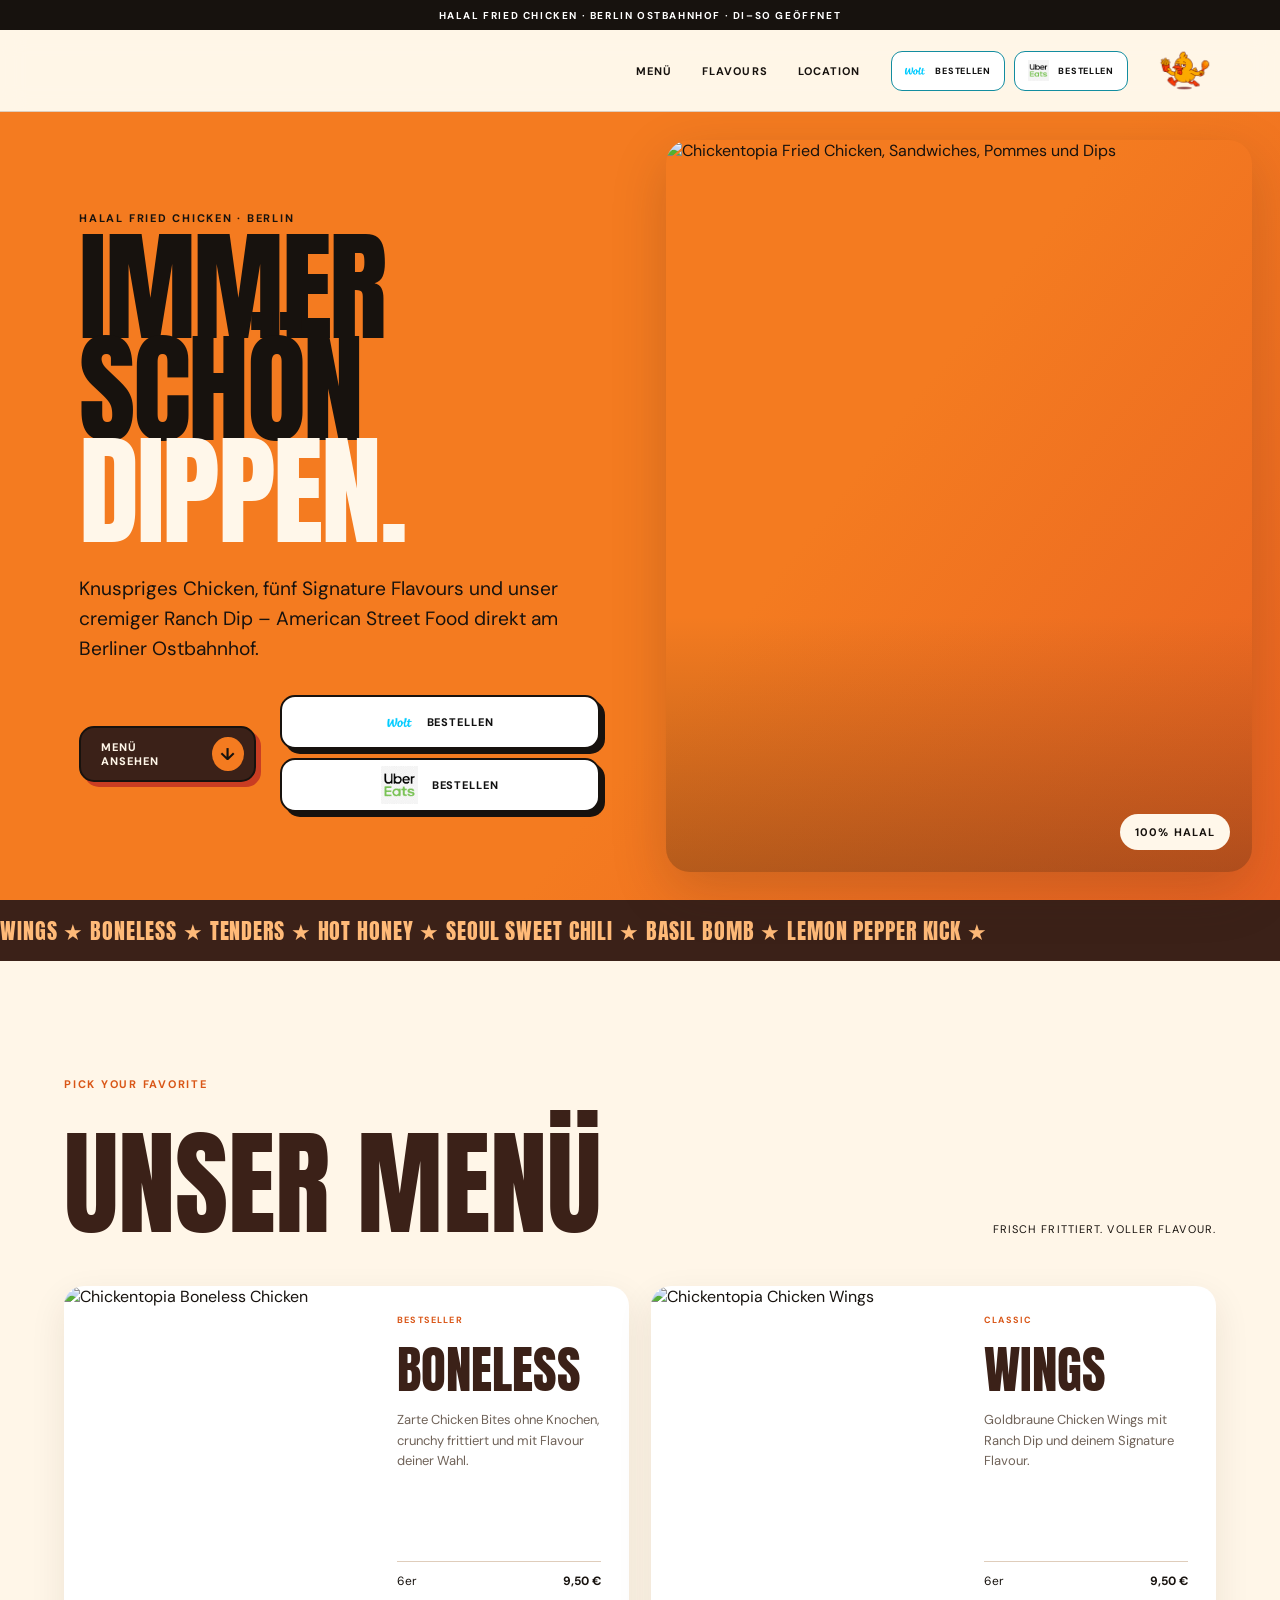
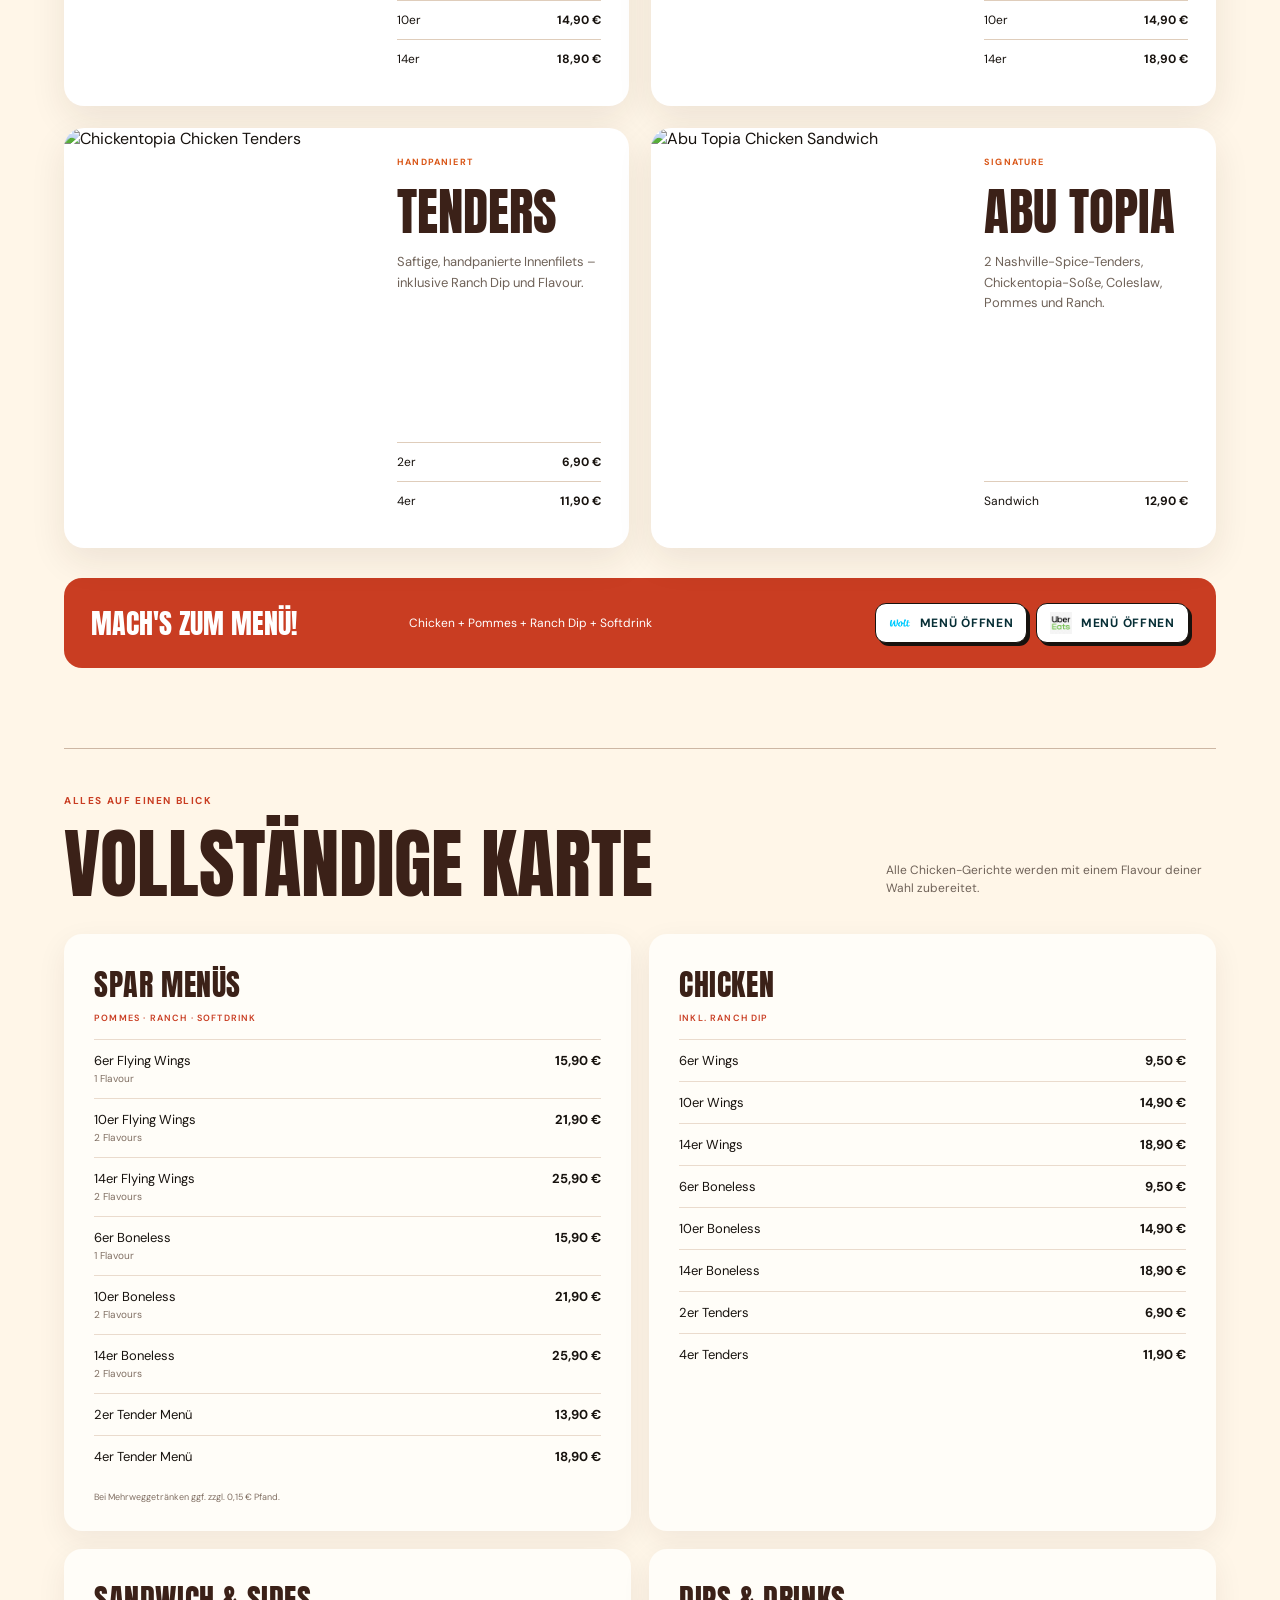
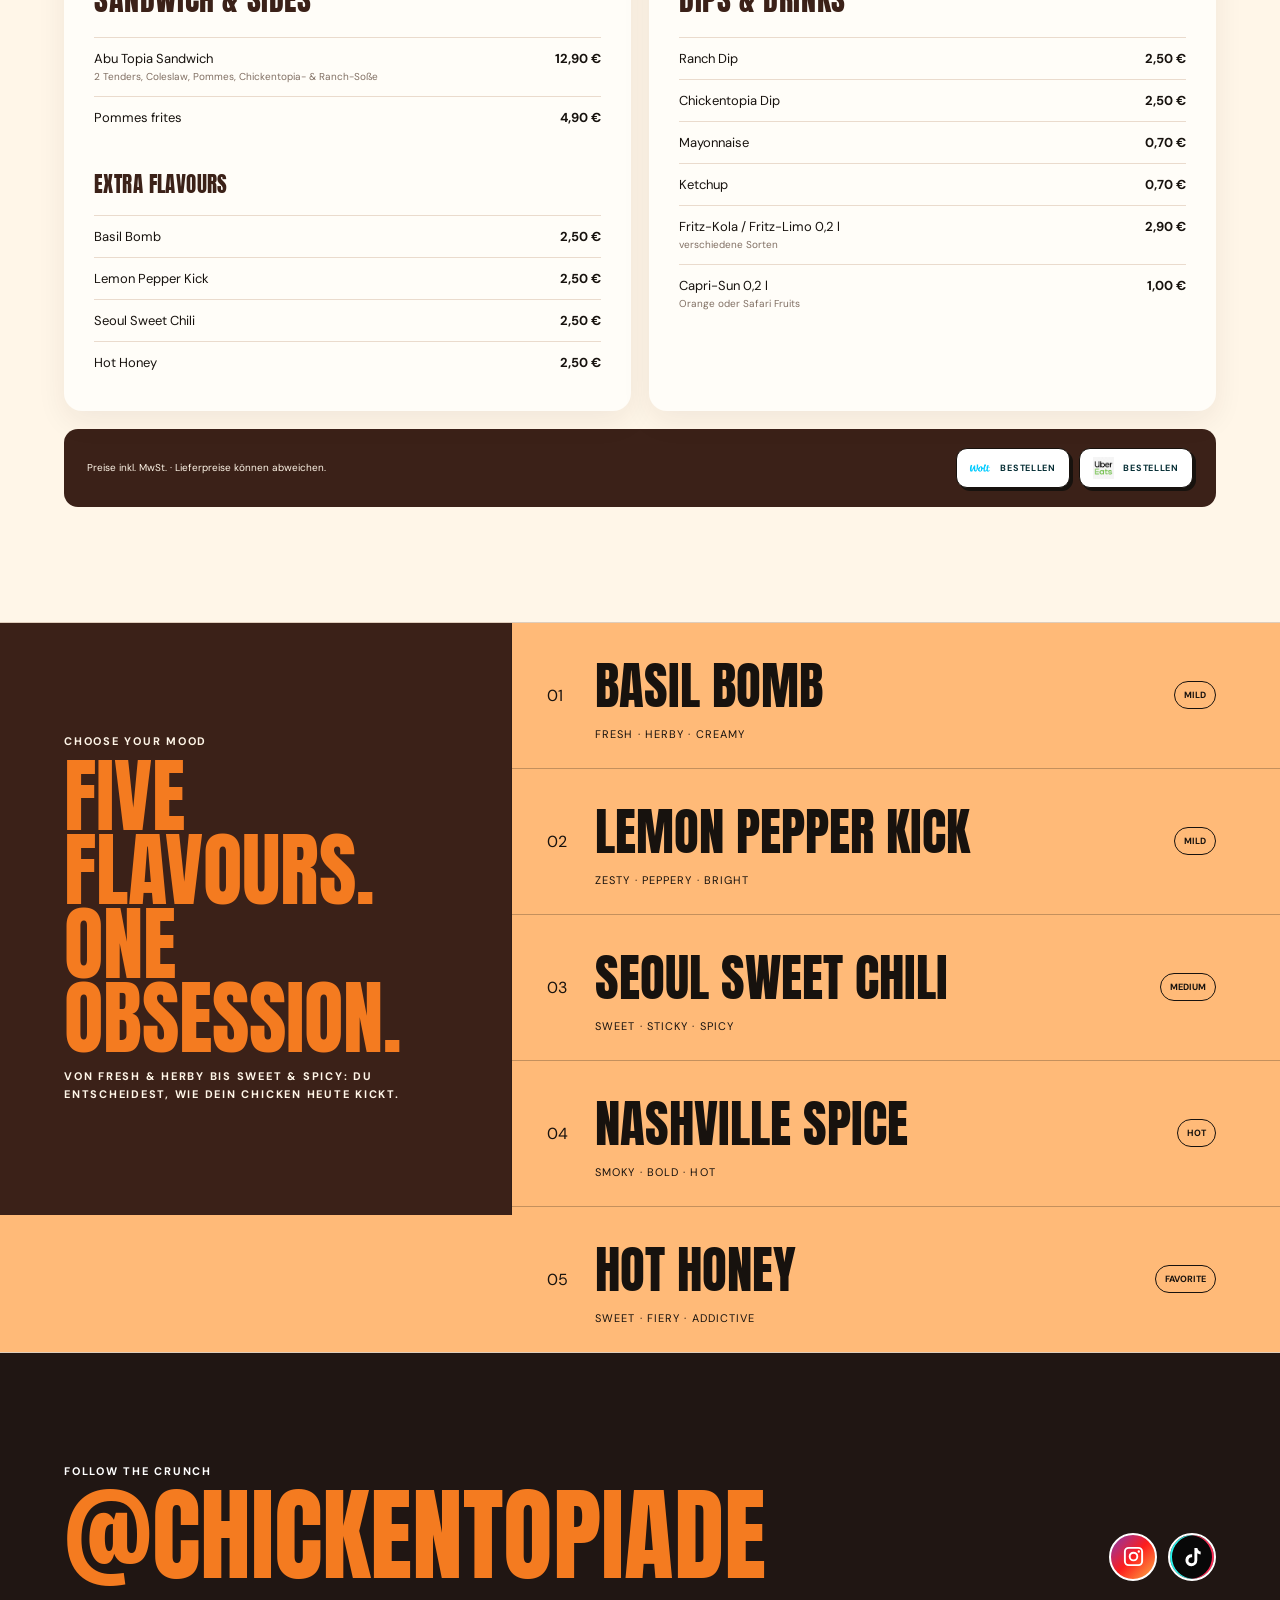
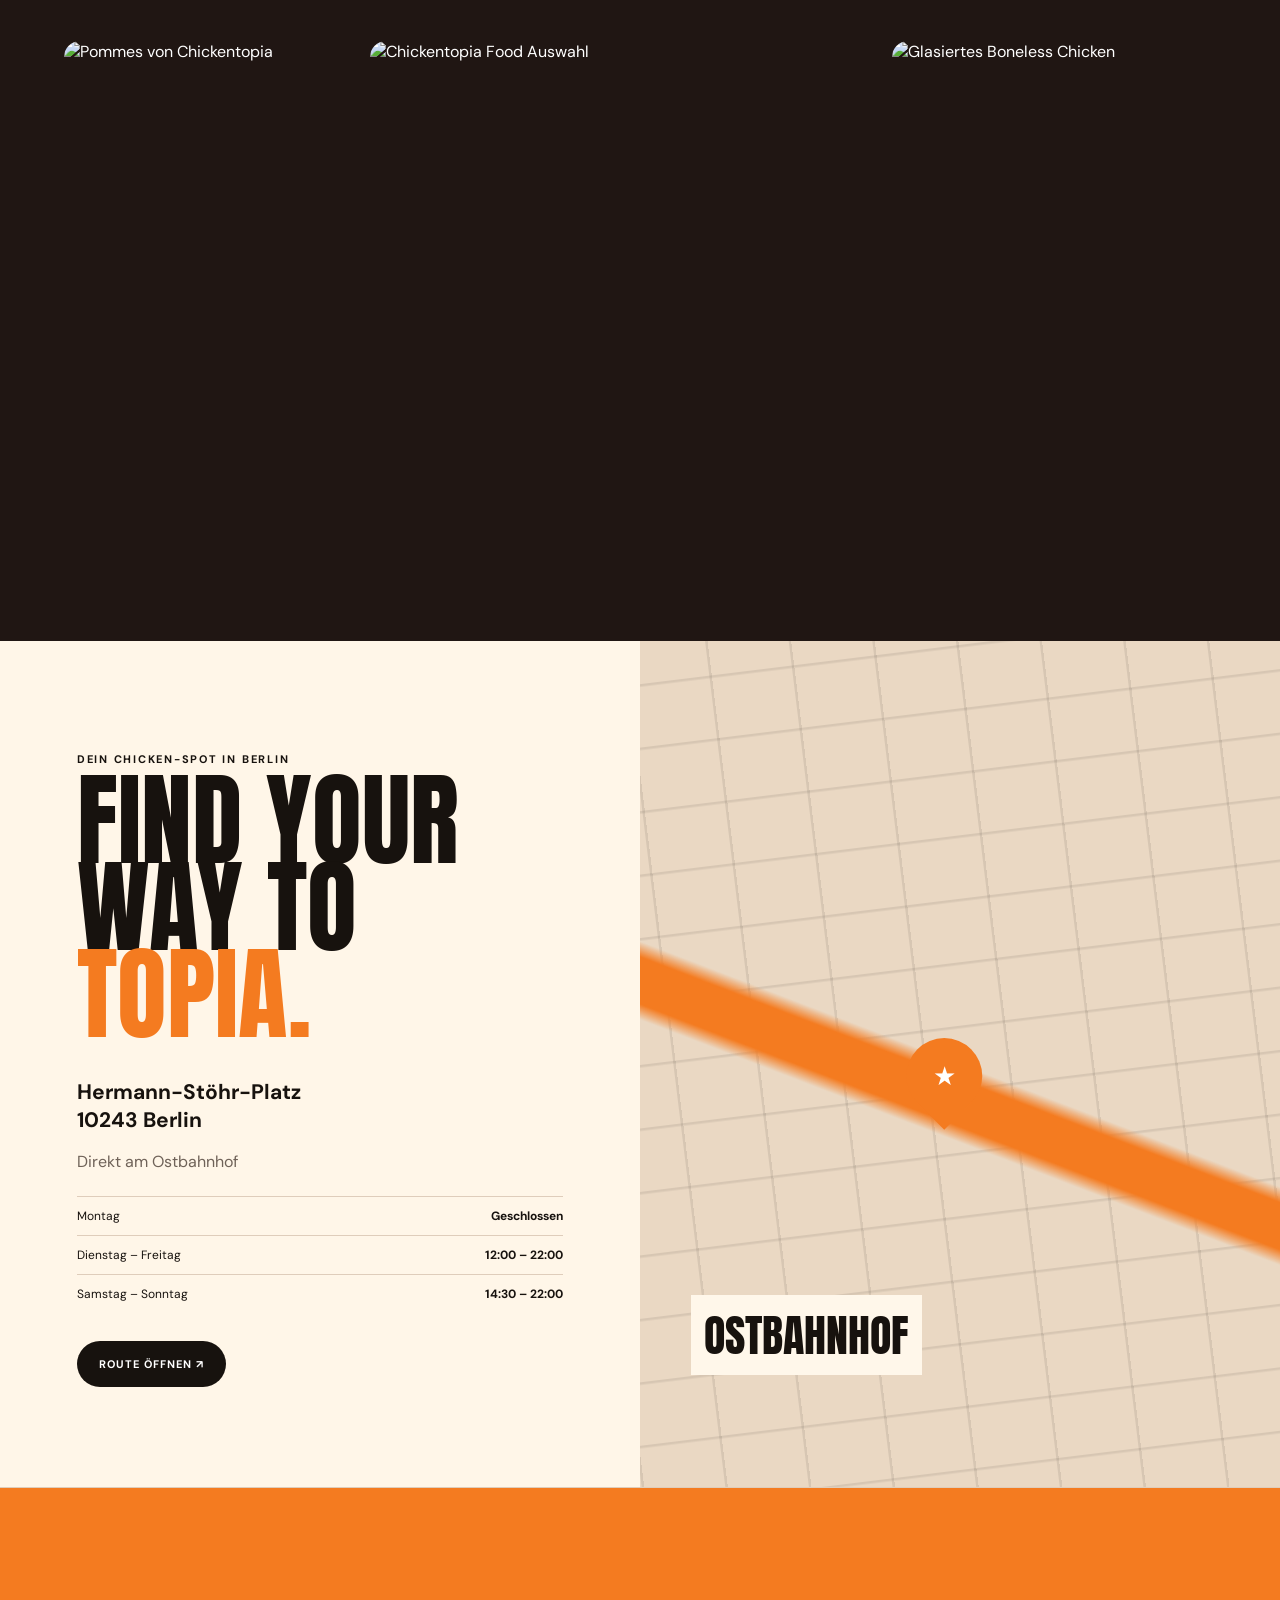
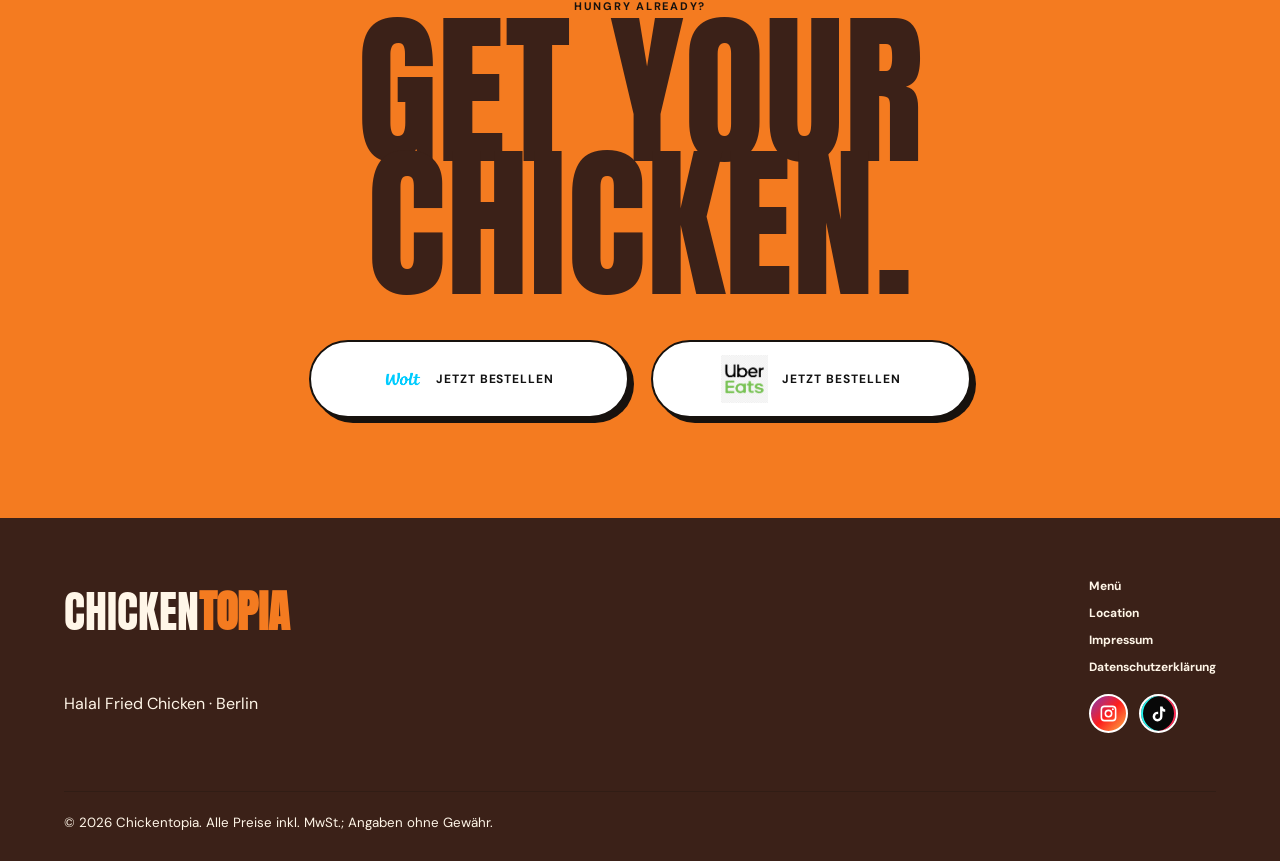
==== commit b8780ed5: "Link legal pages in footer" ====
--- a/index.html
+++ b/index.html
@@ -24,7 +24,7 @@
   <header class="site-header">
     <button class="menu-toggle" type="button" aria-expanded="false" aria-controls="main-nav"><span></span><span></span><span></span><em>Menü</em></button>
     <nav id="main-nav" aria-label="Hauptnavigation">
-      <a href="#vision">Die Vision</a><a href="#menu">Menü</a><a href="#flavours">Flavours</a><a href="#location">Location</a>
+      <a href="#menu">Menü</a><a href="#flavours">Flavours</a><a href="#location">Location</a>
       <span class="delivery-pair delivery-pair-small"><a class="brand-button brand-wolt brand-button-small" href="https://wolt.com/de/deu/berlin/restaurant/chickentopia" target="_blank" rel="noreferrer" aria-label="Chickentopia bei Wolt bestellen"><img src="assets/brands/wolt.png" alt="Wolt"><span>Bestellen</span></a><a class="brand-button brand-uber brand-button-small" href="https://www.ubereats.com/de/store/chickentopia-i-fried-chicken-i/0vV1zd8cWTOb1sjANuBtMQ" target="_blank" rel="noreferrer" aria-label="Chickentopia bei Uber Eats bestellen"><img src="assets/brands/uber-eats.png" alt="Uber Eats"><span>Bestellen</span></a></span>
     </nav>
     <a class="home-logo" href="#home" aria-label="Zurück zum Anfang"><img src="assets/chickentopia-home-logo-left.png" alt="Chickentopia Maskottchen"></a>
@@ -36,20 +36,12 @@
         <p class="kicker">Halal Fried Chicken · Berlin</p>
         <h1>IMMER SCHÖN<br><span>DIPPEN.</span></h1>
         <p class="hero-text">Knuspriges Chicken, fünf Signature Flavours und unser cremiger Ranch Dip – American Street Food direkt am Berliner Ostbahnhof.</p>
-        <div class="hero-actions"><a class="chicken-button" href="#menu"><span>Menü ansehen</span><b>↓</b></a><span class="delivery-pair"><a class="brand-button brand-wolt" href="https://wolt.com/de/deu/berlin/restaurant/chickentopia" target="_blank" rel="noreferrer" aria-label="Chickentopia bei Wolt bestellen"><img src="assets/brands/wolt.png" alt="Wolt"><span>Jetzt bestellen</span></a><a class="brand-button brand-uber" href="https://www.ubereats.com/de/store/chickentopia-i-fried-chicken-i/0vV1zd8cWTOb1sjANuBtMQ" target="_blank" rel="noreferrer" aria-label="Chickentopia bei Uber Eats bestellen"><img src="assets/brands/uber-eats.png" alt="Uber Eats"><span>Jetzt bestellen</span></a></span></div>
+        <div class="hero-actions"><a class="chicken-button" href="#menu"><span>Menü ansehen</span><b>↓</b></a><span class="delivery-pair"><a class="brand-button brand-wolt" href="https://wolt.com/de/deu/berlin/restaurant/chickentopia" target="_blank" rel="noreferrer" aria-label="Chickentopia bei Wolt bestellen"><img src="assets/brands/wolt.png" alt="Wolt"><span>Bestellen</span></a><a class="brand-button brand-uber" href="https://www.ubereats.com/de/store/chickentopia-i-fried-chicken-i/0vV1zd8cWTOb1sjANuBtMQ" target="_blank" rel="noreferrer" aria-label="Chickentopia bei Uber Eats bestellen"><img src="assets/brands/uber-eats.png" alt="Uber Eats"><span>Bestellen</span></a></span></div>
       </div>
       <div class="hero-food"><img src="https://tb-static.uber.com/prod/image-proc/processed_images/dbe100ffac535075592fb37d4d0f6a33/5283d81c664b43c5f57a3a186d273063.jpeg" alt="Chickentopia Fried Chicken, Sandwiches, Pommes und Dips"><span>100% HALAL</span></div>
     </section>
 
     <section class="ticker" aria-label="Chickentopia Highlights"><div>WINGS ★ BONELESS ★ TENDERS ★ HOT HONEY ★ SEOUL SWEET CHILI ★ BASIL BOMB ★ LEMON PEPPER KICK ★&nbsp;</div></section>
-
-    <section class="vision-section" id="vision">
-      <div class="vision-label"><span>Die Vision</span><b>Berlin × USA</b></div>
-      <div class="vision-content">
-        <h2>BERLIN MEETS<br><span>AMERICAN TASTE.</span></h2>
-        <p>Mit viel Leidenschaft bringt Chickentopia amerikanisches Streetfood nach Berlin. Knuspriges, saftiges Chicken in verschiedenen Geschmacksrichtungen und hausgemachte Ranch-Dips sorgen für authentischen USA-Genuss. Ergänzt wird das Angebot durch weitere amerikanisch inspirierte Highlights – für ein echtes Geschmackserlebnis.</p>
-      </div>
-    </section>
 
     <section class="menu-section" id="menu">
       <div class="section-title"><p>Pick your favorite</p><h2>UNSER MENÜ</h2><span>Frisch frittiert. Voller Flavour.</span></div>
@@ -68,7 +60,7 @@
           <section class="menu-category"><h4>SANDWICH &amp; SIDES</h4><ul><li><span>Abu Topia Sandwich <small>2 Tenders, Coleslaw, Pommes, Chickentopia- &amp; Ranch-Soße</small></span><b>12,90 €</b></li><li><span>Pommes frites</span><b>4,90 €</b></li></ul><h4 class="subhead">EXTRA FLAVOURS</h4><ul><li><span>Basil Bomb</span><b>2,50 €</b></li><li><span>Lemon Pepper Kick</span><b>2,50 €</b></li><li><span>Seoul Sweet Chili</span><b>2,50 €</b></li><li><span>Hot Honey</span><b>2,50 €</b></li></ul></section>
           <section class="menu-category"><h4>DIPS &amp; DRINKS</h4><ul><li><span>Ranch Dip</span><b>2,50 €</b></li><li><span>Chickentopia Dip</span><b>2,50 €</b></li><li><span>Mayonnaise</span><b>0,70 €</b></li><li><span>Ketchup</span><b>0,70 €</b></li><li><span>Fritz-Kola / Fritz-Limo 0,2 l <small>verschiedene Sorten</small></span><b>2,90 €</b></li><li><span>Capri-Sun 0,2 l <small>Orange oder Safari Fruits</small></span><b>1,00 €</b></li></ul></section>
         </div>
-        <div class="menu-order-row"><span>Preise inkl. MwSt. · Lieferpreise können abweichen.</span><span class="delivery-pair delivery-pair-small"><a class="brand-button brand-wolt brand-button-small" href="https://wolt.com/de/deu/berlin/restaurant/chickentopia" target="_blank" rel="noreferrer" aria-label="Direkt bei Wolt bestellen"><img src="assets/brands/wolt.png" alt="Wolt"><span>Direkt bestellen</span></a><a class="brand-button brand-uber brand-button-small" href="https://www.ubereats.com/de/store/chickentopia-i-fried-chicken-i/0vV1zd8cWTOb1sjANuBtMQ" target="_blank" rel="noreferrer" aria-label="Direkt bei Uber Eats bestellen"><img src="assets/brands/uber-eats.png" alt="Uber Eats"><span>Direkt bestellen</span></a></span></div>
+        <div class="menu-order-row"><span>Preise inkl. MwSt. · Lieferpreise können abweichen.</span><span class="delivery-pair delivery-pair-small"><a class="brand-button brand-wolt brand-button-small" href="https://wolt.com/de/deu/berlin/restaurant/chickentopia" target="_blank" rel="noreferrer" aria-label="Direkt bei Wolt bestellen"><img src="assets/brands/wolt.png" alt="Wolt"><span>Bestellen</span></a><a class="brand-button brand-uber brand-button-small" href="https://www.ubereats.com/de/store/chickentopia-i-fried-chicken-i/0vV1zd8cWTOb1sjANuBtMQ" target="_blank" rel="noreferrer" aria-label="Direkt bei Uber Eats bestellen"><img src="assets/brands/uber-eats.png" alt="Uber Eats"><span>Bestellen</span></a></span></div>
       </div>
     </section>
 
@@ -86,43 +78,18 @@
     <section class="social-section">
       <div><p>Follow the crunch</p><h2>@CHICKENTOPIADE</h2></div>
       <div class="social-actions"><a class="social-button instagram-button" href="https://www.instagram.com/chickentopiade/" target="_blank" rel="noreferrer" aria-label="Chickentopia auf Instagram"><svg viewBox="0 0 24 24" aria-hidden="true"><path d="M7 2h10a5 5 0 0 1 5 5v10a5 5 0 0 1-5 5H7a5 5 0 0 1-5-5V7a5 5 0 0 1 5-5Zm0 2a3 3 0 0 0-3 3v10a3 3 0 0 0 3 3h10a3 3 0 0 0 3-3V7a3 3 0 0 0-3-3H7Zm10.5 1.5a1.25 1.25 0 1 1 0 2.5 1.25 1.25 0 0 1 0-2.5ZM12 7a5 5 0 1 1 0 10 5 5 0 0 1 0-10Zm0 2a3 3 0 1 0 0 6 3 3 0 0 0 0-6Z"/></svg></a><a class="social-button tiktok-button" href="https://www.tiktok.com/@chickentopiade" target="_blank" rel="noreferrer" aria-label="Chickentopia auf TikTok"><svg viewBox="0 0 24 24" aria-hidden="true"><path d="M14 3h3.1c.3 2 1.4 3.3 3.4 3.8v3.1A8 8 0 0 1 17 8.7v7.1a6.2 6.2 0 1 1-5.4-6.1v3.2a3.1 3.1 0 1 0 2.4 3V3Z"/></svg></a></div>
-      <div class="social-collage social-videos">
-        <article class="social-video"><iframe src="https://www.instagram.com/reel/DbLTYZjMar_/embed/" title="Welcome to the Chickentopia Family – Instagram Reel" loading="lazy" allow="autoplay; encrypted-media; picture-in-picture" allowfullscreen></iframe></article>
-        <article class="social-video social-video-featured"><iframe src="https://www.instagram.com/reel/Db2zsI1MP7G/embed/" title="Sweet Chili Chicken mit Pommes – Instagram Reel" loading="lazy" allow="autoplay; encrypted-media; picture-in-picture" allowfullscreen></iframe></article>
-        <article class="social-video"><iframe src="https://www.instagram.com/reel/DbnZVZ4sMiU/embed/" title="Chickentopia Chicken – Instagram Reel" loading="lazy" allow="autoplay; encrypted-media; picture-in-picture" allowfullscreen></iframe></article>
-      </div>
-    </section>
-
-    <section class="reviews-section" aria-labelledby="reviews-title">
-      <div class="reviews-head">
-        <div><p>Eure Meinung</p><h2 id="reviews-title">ECHTE<br><span>KUNDENBEWERTUNGEN.</span></h2></div>
-        <a href="https://www.google.com/maps/search/?api=1&query=Chickentopia+Hermann-St%C3%B6hr-Platz+10243+Berlin" target="_blank" rel="noreferrer">Alle Google-Rezensionen ↗</a>
-      </div>
-      <div class="reviews-marquee" tabindex="0" aria-label="Kundenbewertungen – Bewegung pausiert beim Darüberfahren oder Fokussieren">
-        <div class="reviews-track">
-          <article class="review-card"><div class="review-top"><span class="google-mark">G</span><span class="review-stars" aria-label="5 von 5 Sternen">★★★★★</span></div><p>„Knuspriges und saftiges Boneless Chicken, große Portionen, tolle Ranch-Sauce und sehr guter Service.“</p><footer><span class="review-author"><img src="https://lh3.googleusercontent.com/a-/ALV-UjXeqhYPDFO22ZpITUhhaqhBFvVBqRcL6Tdlj2YjSjSmZL0bSqpL=s120-c-rp-mo-ba12-br100" alt="" loading="lazy"><span><strong>Camila Hernandez</strong><small>Google-Rezension</small></span></span></footer></article>
-          <article class="review-card"><div class="review-top"><span class="google-mark">G</span><span class="review-stars" aria-label="5 von 5 Sternen">★★★★★</span></div><p>„Meine hohen Erwartungen wurden sogar übertroffen. Hot Honey, Chili und Ranch waren der Hammer – ich komme wieder.“</p><footer><span class="review-author"><img src="https://lh3.googleusercontent.com/a/ACg8ocKNfGb51z6emUNRxggmyqvOtdwTKzmUkYb7fsn3gMsQEmykGQ=s64-c-rp-mo-br100" alt="" loading="lazy"><span><strong>Tung Chu</strong><small>Google-Rezension</small></span></span></footer></article>
-          <article class="review-card"><div class="review-top"><span class="google-mark">G</span><span class="review-stars" aria-label="5 von 5 Sternen">★★★★★</span></div><p>„Frisch geliefert, sehr knusprige Pommes und hervorragend gewürztes Nashville-Spice-Chicken.“</p><footer><span class="review-author"><i aria-hidden="true">K</i><span><strong>Kets</strong><small>Google-Rezension</small></span></span></footer></article>
-          <article class="review-card"><div class="review-top"><span class="google-mark">G</span><span class="review-stars" aria-label="5 von 5 Sternen">★★★★★</span></div><p>„Für mich das beste Chicken in Berlin – Geschmack, Service und Atmosphäre jeweils fünf Sterne.“</p><footer><span class="review-author"><i aria-hidden="true">I</i><span><strong>Igor igor</strong><small>Google-Rezension</small></span></span></footer></article>
-          <article class="review-card"><div class="review-top"><span class="google-mark">G</span><span class="review-stars" aria-label="5 von 5 Sternen">★★★★★</span></div><p>„Boneless, Flavours und Ranch waren richtig gut. Beim nächsten Besuch war alles wie versprochen und die Erfahrung großartig.“</p><footer><span class="review-author"><img src="https://lh3.googleusercontent.com/a-/ALV-UjXlXyMhPGqqaQdxUHh2N4_cI17OBFyNOVER-gQVSeAcPZa1xEVNKw=s120-c-rp-mo-ba12-br100" alt="" loading="lazy"><span><strong>Amadeus Müller</strong><small>Google-Rezension</small></span></span></footer></article>
-          <article class="review-card" aria-hidden="true"><div class="review-top"><span class="google-mark">G</span><span class="review-stars" aria-label="5 von 5 Sternen">★★★★★</span></div><p>„Knuspriges und saftiges Boneless Chicken, große Portionen, tolle Ranch-Sauce und sehr guter Service.“</p><footer><span class="review-author"><img src="https://lh3.googleusercontent.com/a-/ALV-UjXeqhYPDFO22ZpITUhhaqhBFvVBqRcL6Tdlj2YjSjSmZL0bSqpL=s120-c-rp-mo-ba12-br100" alt="" loading="lazy"><span><strong>Camila Hernandez</strong><small>Google-Rezension</small></span></span></footer></article>
-          <article class="review-card" aria-hidden="true"><div class="review-top"><span class="google-mark">G</span><span class="review-stars" aria-label="5 von 5 Sternen">★★★★★</span></div><p>„Meine hohen Erwartungen wurden sogar übertroffen. Hot Honey, Chili und Ranch waren der Hammer – ich komme wieder.“</p><footer><span class="review-author"><img src="https://lh3.googleusercontent.com/a/ACg8ocKNfGb51z6emUNRxggmyqvOtdwTKzmUkYb7fsn3gMsQEmykGQ=s64-c-rp-mo-br100" alt="" loading="lazy"><span><strong>Tung Chu</strong><small>Google-Rezension</small></span></span></footer></article>
-          <article class="review-card" aria-hidden="true"><div class="review-top"><span class="google-mark">G</span><span class="review-stars" aria-label="5 von 5 Sternen">★★★★★</span></div><p>„Frisch geliefert, sehr knusprige Pommes und hervorragend gewürztes Nashville-Spice-Chicken.“</p><footer><span class="review-author"><i aria-hidden="true">K</i><span><strong>Kets</strong><small>Google-Rezension</small></span></span></footer></article>
-          <article class="review-card" aria-hidden="true"><div class="review-top"><span class="google-mark">G</span><span class="review-stars" aria-label="5 von 5 Sternen">★★★★★</span></div><p>„Für mich das beste Chicken in Berlin – Geschmack, Service und Atmosphäre jeweils fünf Sterne.“</p><footer><span class="review-author"><i aria-hidden="true">I</i><span><strong>Igor igor</strong><small>Google-Rezension</small></span></span></footer></article>
-          <article class="review-card" aria-hidden="true"><div class="review-top"><span class="google-mark">G</span><span class="review-stars" aria-label="5 von 5 Sternen">★★★★★</span></div><p>„Boneless, Flavours und Ranch waren richtig gut. Beim nächsten Besuch war alles wie versprochen und die Erfahrung großartig.“</p><footer><span class="review-author"><img src="https://lh3.googleusercontent.com/a-/ALV-UjXlXyMhPGqqaQdxUHh2N4_cI17OBFyNOVER-gQVSeAcPZa1xEVNKw=s120-c-rp-mo-ba12-br100" alt="" loading="lazy"><span><strong>Amadeus Müller</strong><small>Google-Rezension</small></span></span></footer></article>
-        </div>
-      </div>
+      <div class="social-collage"><img src="https://imageproxy.wolt.com/assets/6995b4f3c7fede311b1aea52" alt="Pommes von Chickentopia"><img src="https://tb-static.uber.com/prod/image-proc/processed_images/dbe100ffac535075592fb37d4d0f6a33/5283d81c664b43c5f57a3a186d273063.jpeg" alt="Chickentopia Food Auswahl"><img src="https://imageproxy.wolt.com/assets/6995b3eeb353386403c26b4c" alt="Glasiertes Boneless Chicken"></div>
     </section>
 
     <section class="location" id="location">
       <div class="location-copy"><p class="kicker">Dein Chicken-Spot in Berlin</p><h2>FIND YOUR<br>WAY TO <span>TOPIA.</span></h2><div class="address"><h3>Hermann-Stöhr-Platz<br>10243 Berlin</h3><p>Direkt am Ostbahnhof</p></div><div class="hours"><div><span>Montag</span><b>Geschlossen</b></div><div><span>Dienstag – Freitag</span><b>12:00 – 22:00</b></div><div><span>Samstag – Sonntag</span><b>14:30 – 22:00</b></div></div><a class="btn btn-dark" href="https://www.google.com/maps/search/?api=1&query=Chickentopia+Hermann-St%C3%B6hr-Platz+10243+Berlin" target="_blank" rel="noreferrer">Route öffnen ↗</a></div>
-      <div class="map-card"><iframe src="https://www.google.com/maps?q=Chickentopia%2C%20Hermann-St%C3%B6hr-Platz%2C%2010243%20Berlin&output=embed" title="Chickentopia am Hermann-Stöhr-Platz auf Google Maps" loading="lazy" allowfullscreen referrerpolicy="no-referrer-when-downgrade"></iframe></div>
+      <div class="map-card"><div class="map-grid"></div><div class="pin"><span>★</span></div><p>OSTBAHNHOF</p></div>
     </section>
 
     <section class="order-section"><p>Hungry already?</p><h2>GET YOUR<br>CHICKEN.</h2><div><a class="brand-button brand-wolt brand-button-large" href="https://wolt.com/de/deu/berlin/restaurant/chickentopia" target="_blank" rel="noreferrer" aria-label="Chickentopia bei Wolt bestellen"><img src="assets/brands/wolt.png" alt="Wolt"><span>Jetzt bestellen</span></a><a class="brand-button brand-uber brand-button-large" href="https://www.ubereats.com/de/store/chickentopia-i-fried-chicken-i/0vV1zd8cWTOb1sjANuBtMQ" target="_blank" rel="noreferrer" aria-label="Chickentopia bei Uber Eats bestellen"><img src="assets/brands/uber-eats.png" alt="Uber Eats"><span>Jetzt bestellen</span></a></div></section>
   </main>
 
-  <footer><a class="brand footer-brand" href="#home"><span>CHICKEN</span><b>TOPIA</b></a><p>Halal Fried Chicken · Berlin</p><div><a href="#menu">Menü</a><a href="#location">Location</a><span class="footer-socials"><a class="social-button instagram-button" href="https://www.instagram.com/chickentopiade/" target="_blank" rel="noreferrer" aria-label="Instagram"><svg viewBox="0 0 24 24"><path d="M7 2h10a5 5 0 0 1 5 5v10a5 5 0 0 1-5 5H7a5 5 0 0 1-5-5V7a5 5 0 0 1 5-5Zm0 2a3 3 0 0 0-3 3v10a3 3 0 0 0 3 3h10a3 3 0 0 0 3-3V7a3 3 0 0 0-3-3H7Zm10.5 1.5a1.25 1.25 0 1 1 0 2.5 1.25 1.25 0 0 1 0-2.5ZM12 7a5 5 0 1 1 0 10 5 5 0 0 1 0-10Zm0 2a3 3 0 1 0 0 6 3 3 0 0 0 0-6Z"/></svg></a><a class="social-button tiktok-button" href="https://www.tiktok.com/@chickentopiade" target="_blank" rel="noreferrer" aria-label="TikTok"><svg viewBox="0 0 24 24"><path d="M14 3h3.1c.3 2 1.4 3.3 3.4 3.8v3.1A8 8 0 0 1 17 8.7v7.1a6.2 6.2 0 1 1-5.4-6.1v3.2a3.1 3.1 0 1 0 2.4 3V3Z"/></svg></a></span></div><small>© 2026 Chickentopia. Alle Preise inkl. MwSt.; Angaben ohne Gewähr.</small></footer>
+  <footer><a class="brand footer-brand" href="#home"><span>CHICKEN</span><b>TOPIA</b></a><p>Halal Fried Chicken · Berlin</p><div><a href="#menu">Menü</a><a href="#location">Location</a><a href="impressum.html">Impressum</a><a href="datenschutz.html">Datenschutzerklärung</a><span class="footer-socials"><a class="social-button instagram-button" href="https://www.instagram.com/chickentopiade/" target="_blank" rel="noreferrer" aria-label="Instagram"><svg viewBox="0 0 24 24"><path d="M7 2h10a5 5 0 0 1 5 5v10a5 5 0 0 1-5 5H7a5 5 0 0 1-5-5V7a5 5 0 0 1 5-5Zm0 2a3 3 0 0 0-3 3v10a3 3 0 0 0 3 3h10a3 3 0 0 0 3-3V7a3 3 0 0 0-3-3H7Zm10.5 1.5a1.25 1.25 0 1 1 0 2.5 1.25 1.25 0 0 1 0-2.5ZM12 7a5 5 0 1 1 0 10 5 5 0 0 1 0-10Zm0 2a3 3 0 1 0 0 6 3 3 0 0 0 0-6Z"/></svg></a><a class="social-button tiktok-button" href="https://www.tiktok.com/@chickentopiade" target="_blank" rel="noreferrer" aria-label="TikTok"><svg viewBox="0 0 24 24"><path d="M14 3h3.1c.3 2 1.4 3.3 3.4 3.8v3.1A8 8 0 0 1 17 8.7v7.1a6.2 6.2 0 1 1-5.4-6.1v3.2a3.1 3.1 0 1 0 2.4 3V3Z"/></svg></a></span></div><small>© 2026 Chickentopia. Alle Preise inkl. MwSt.; Angaben ohne Gewähr.</small></footer>
   <script>
     const toggle=document.querySelector('.menu-toggle'),nav=document.querySelector('#main-nav');
     toggle.addEventListener('click',()=>{const open=toggle.getAttribute('aria-expanded')==='true';toggle.setAttribute('aria-expanded',String(!open));nav.classList.toggle('open',!open)});
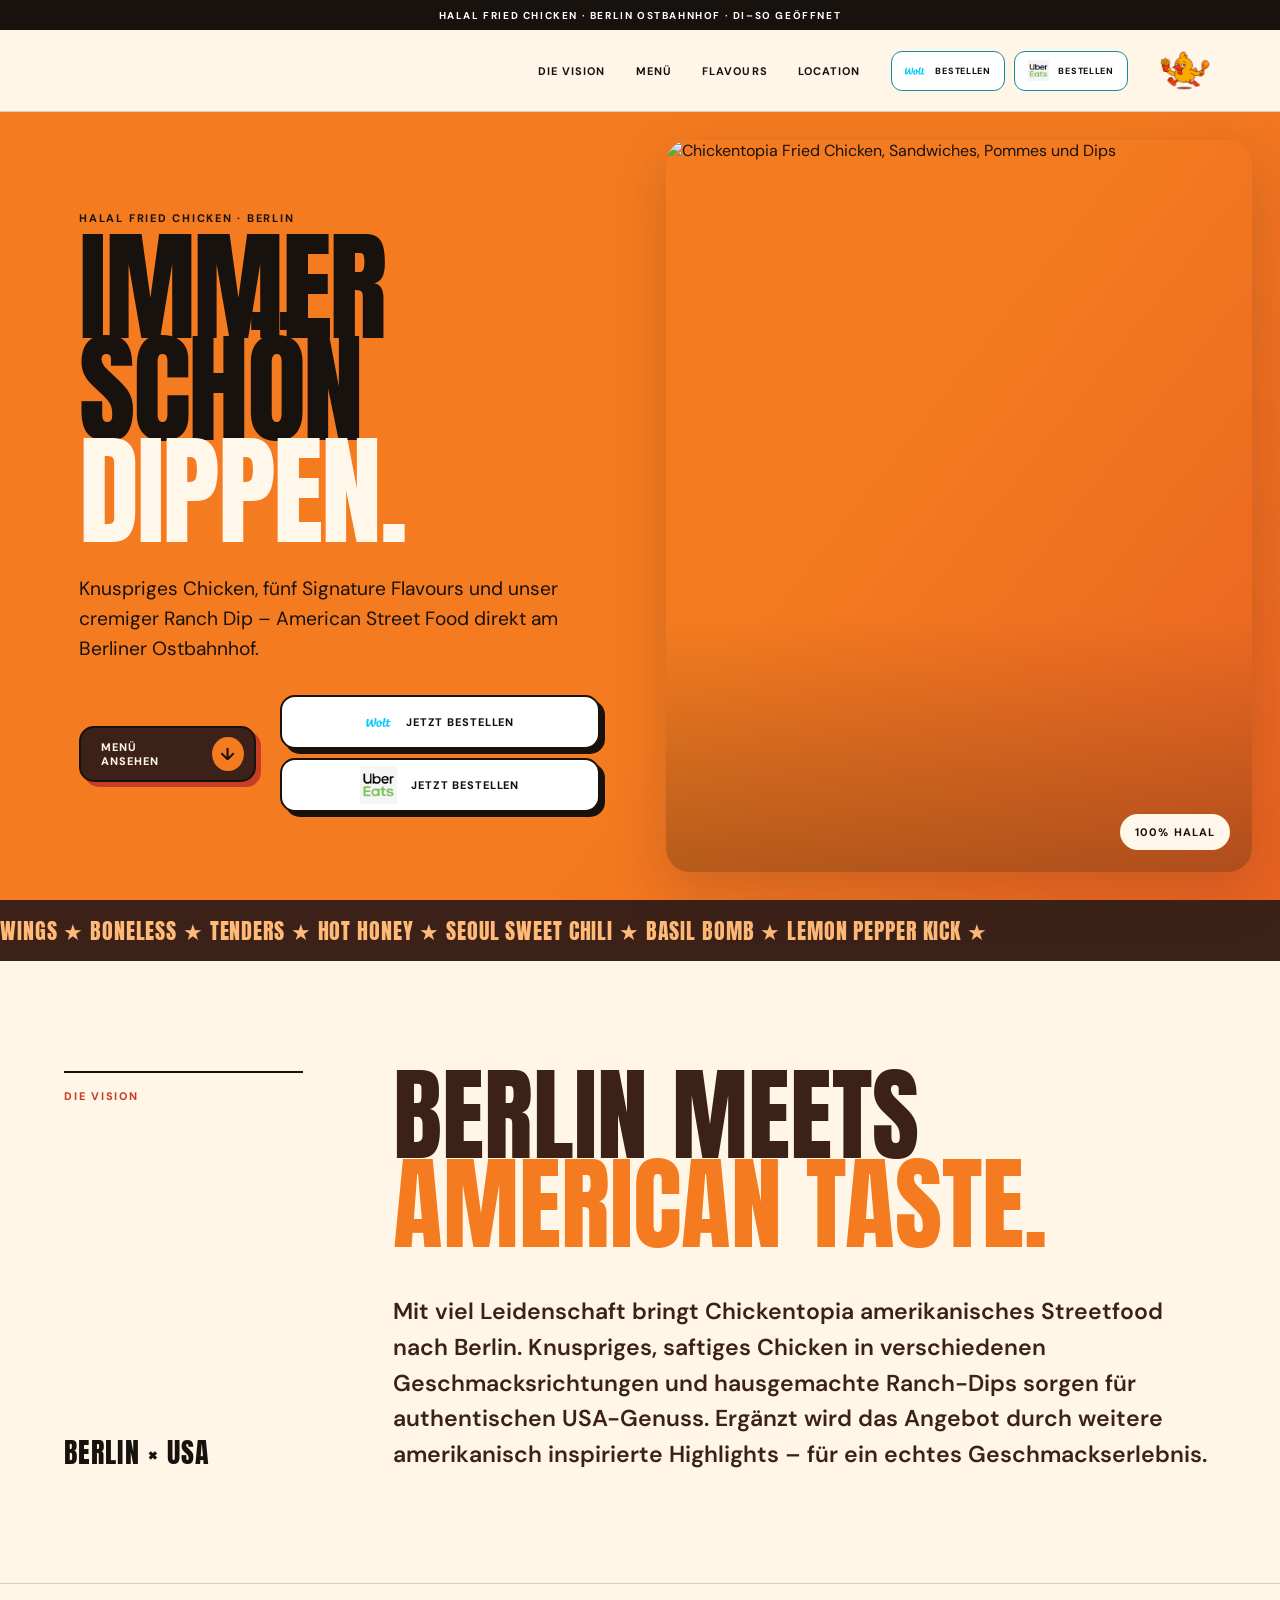
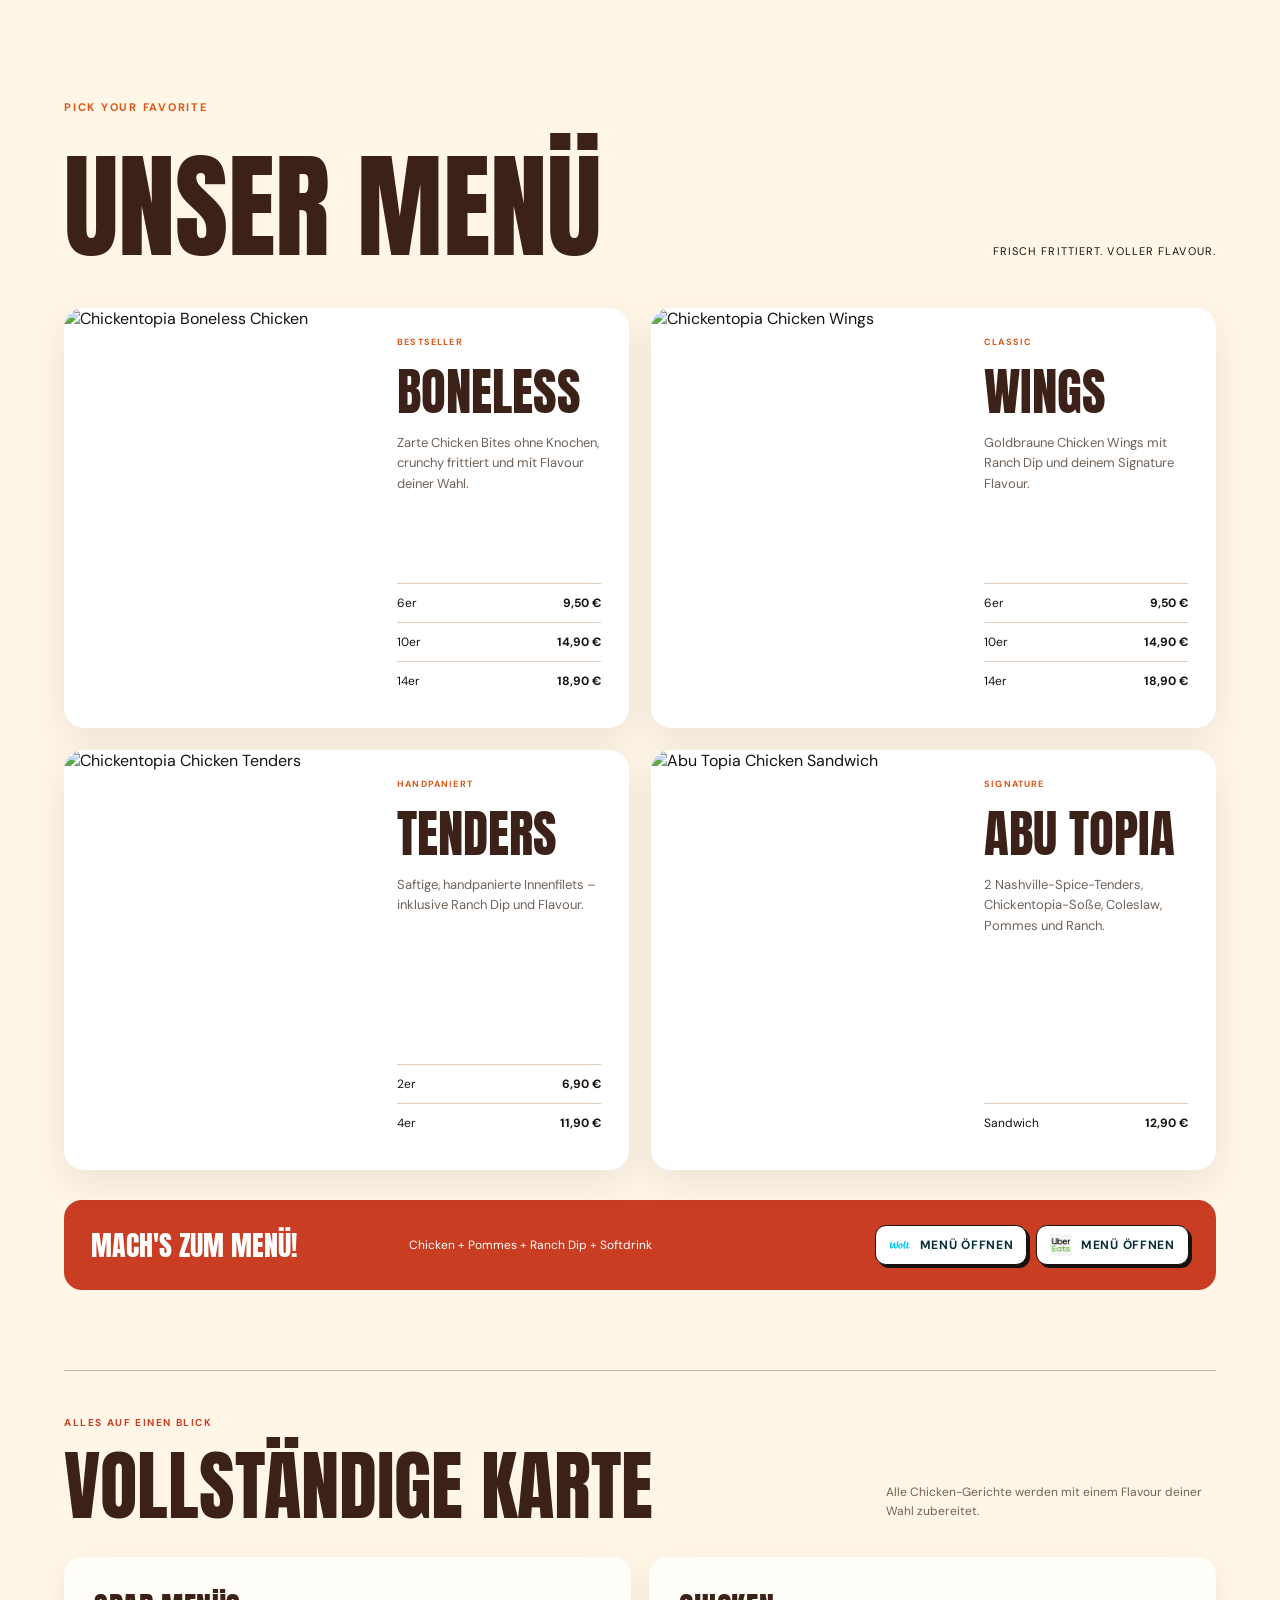
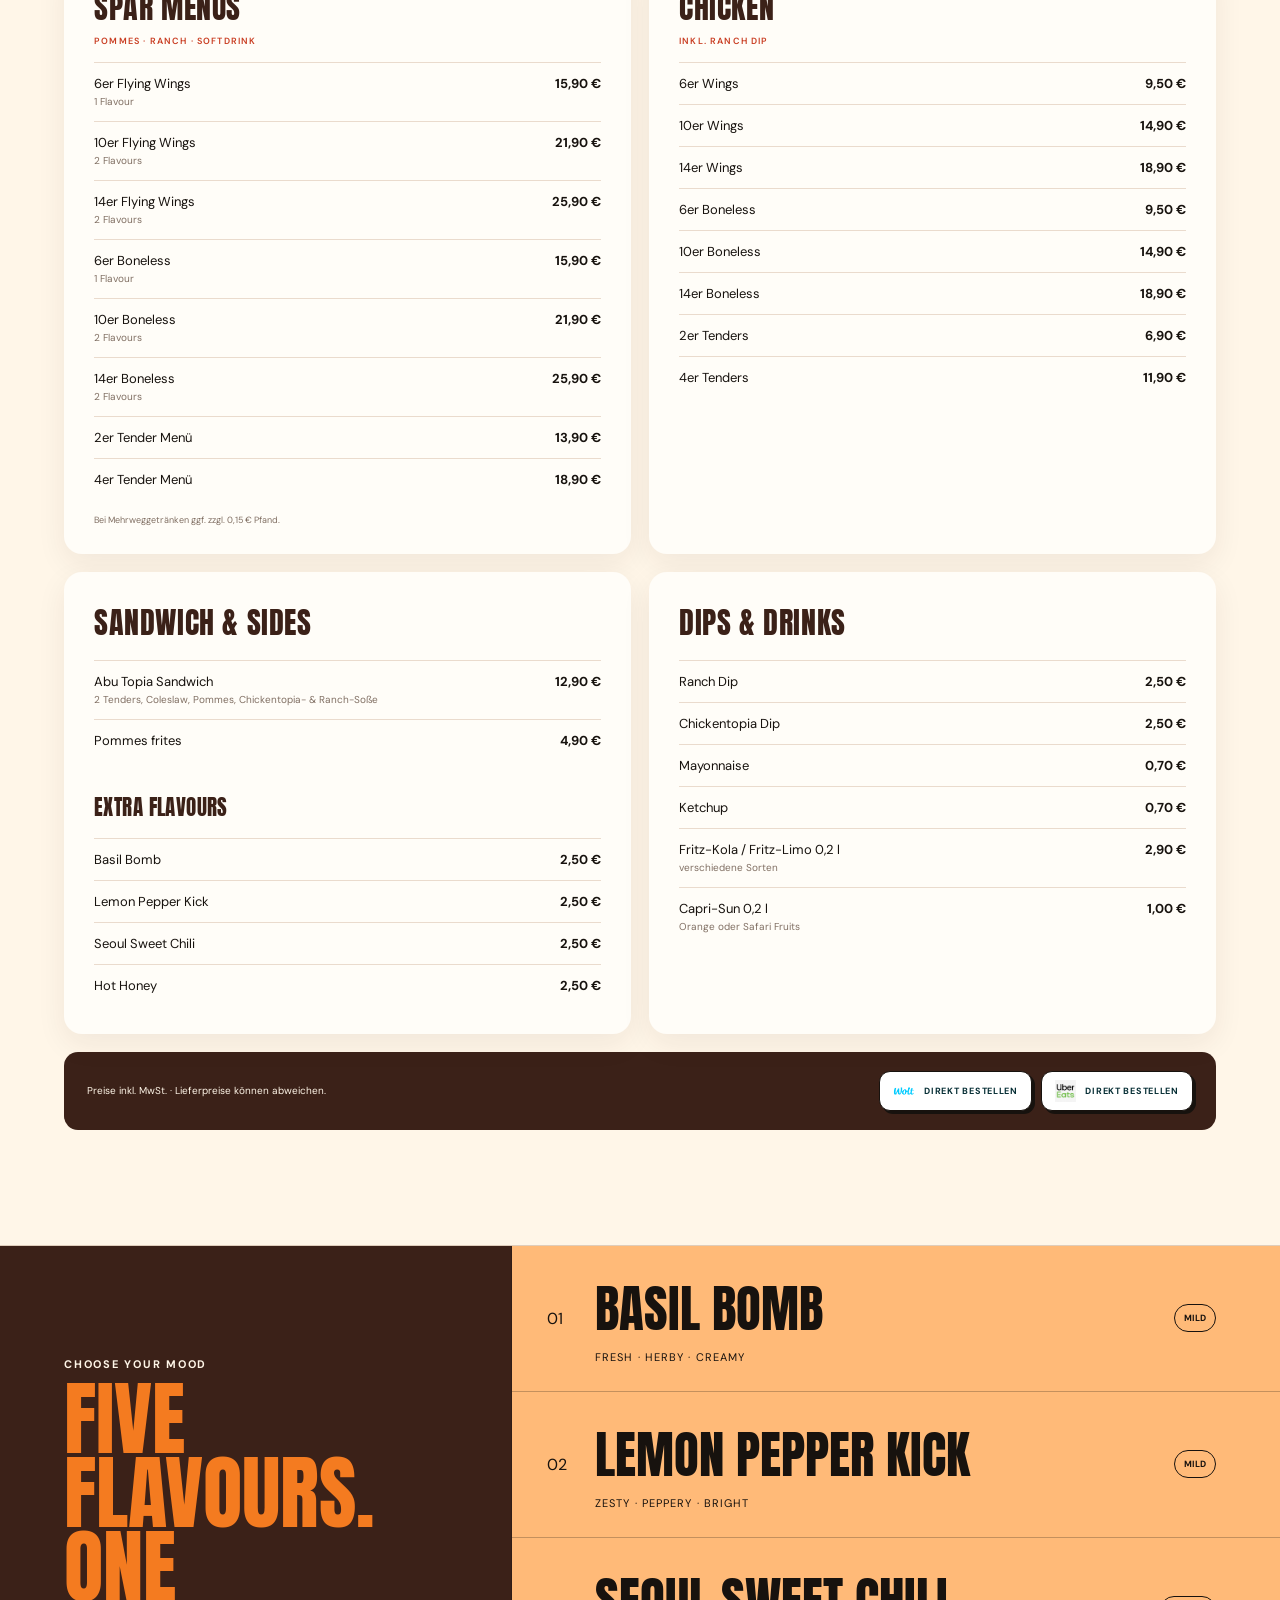
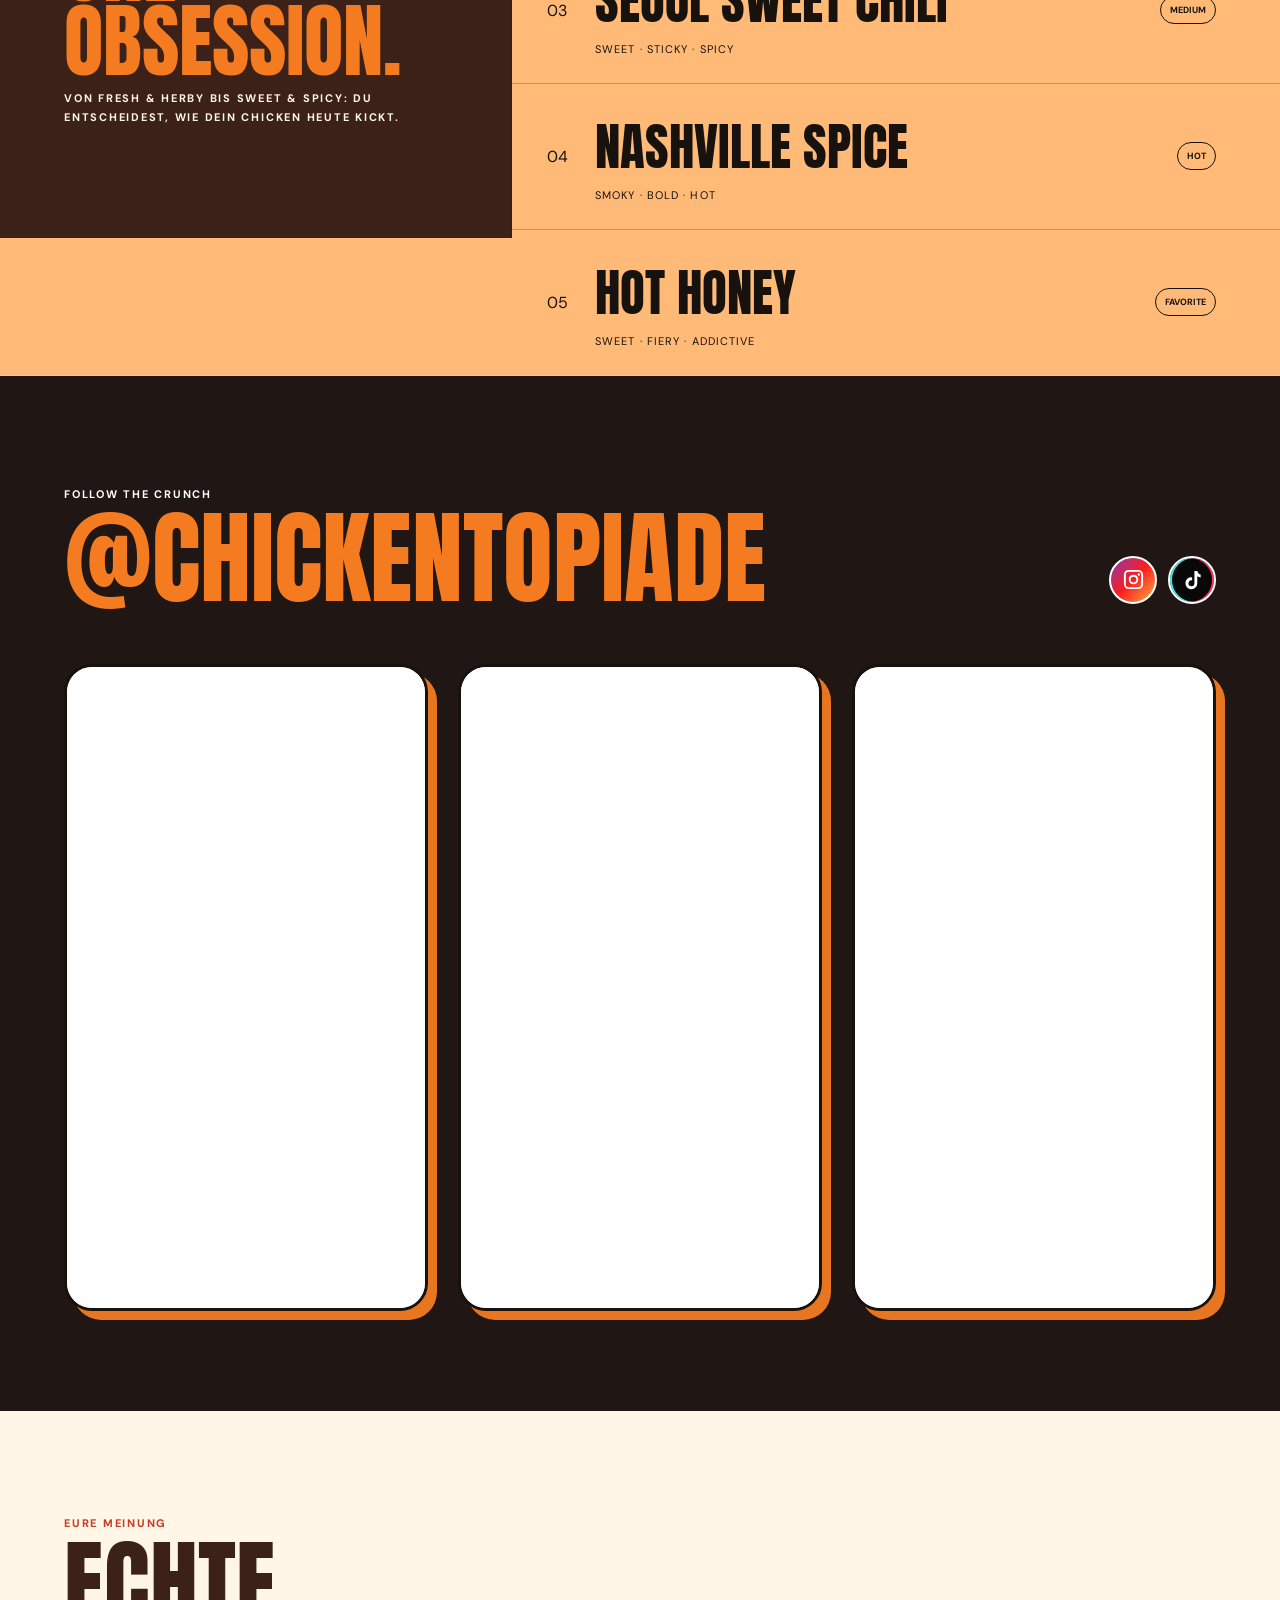
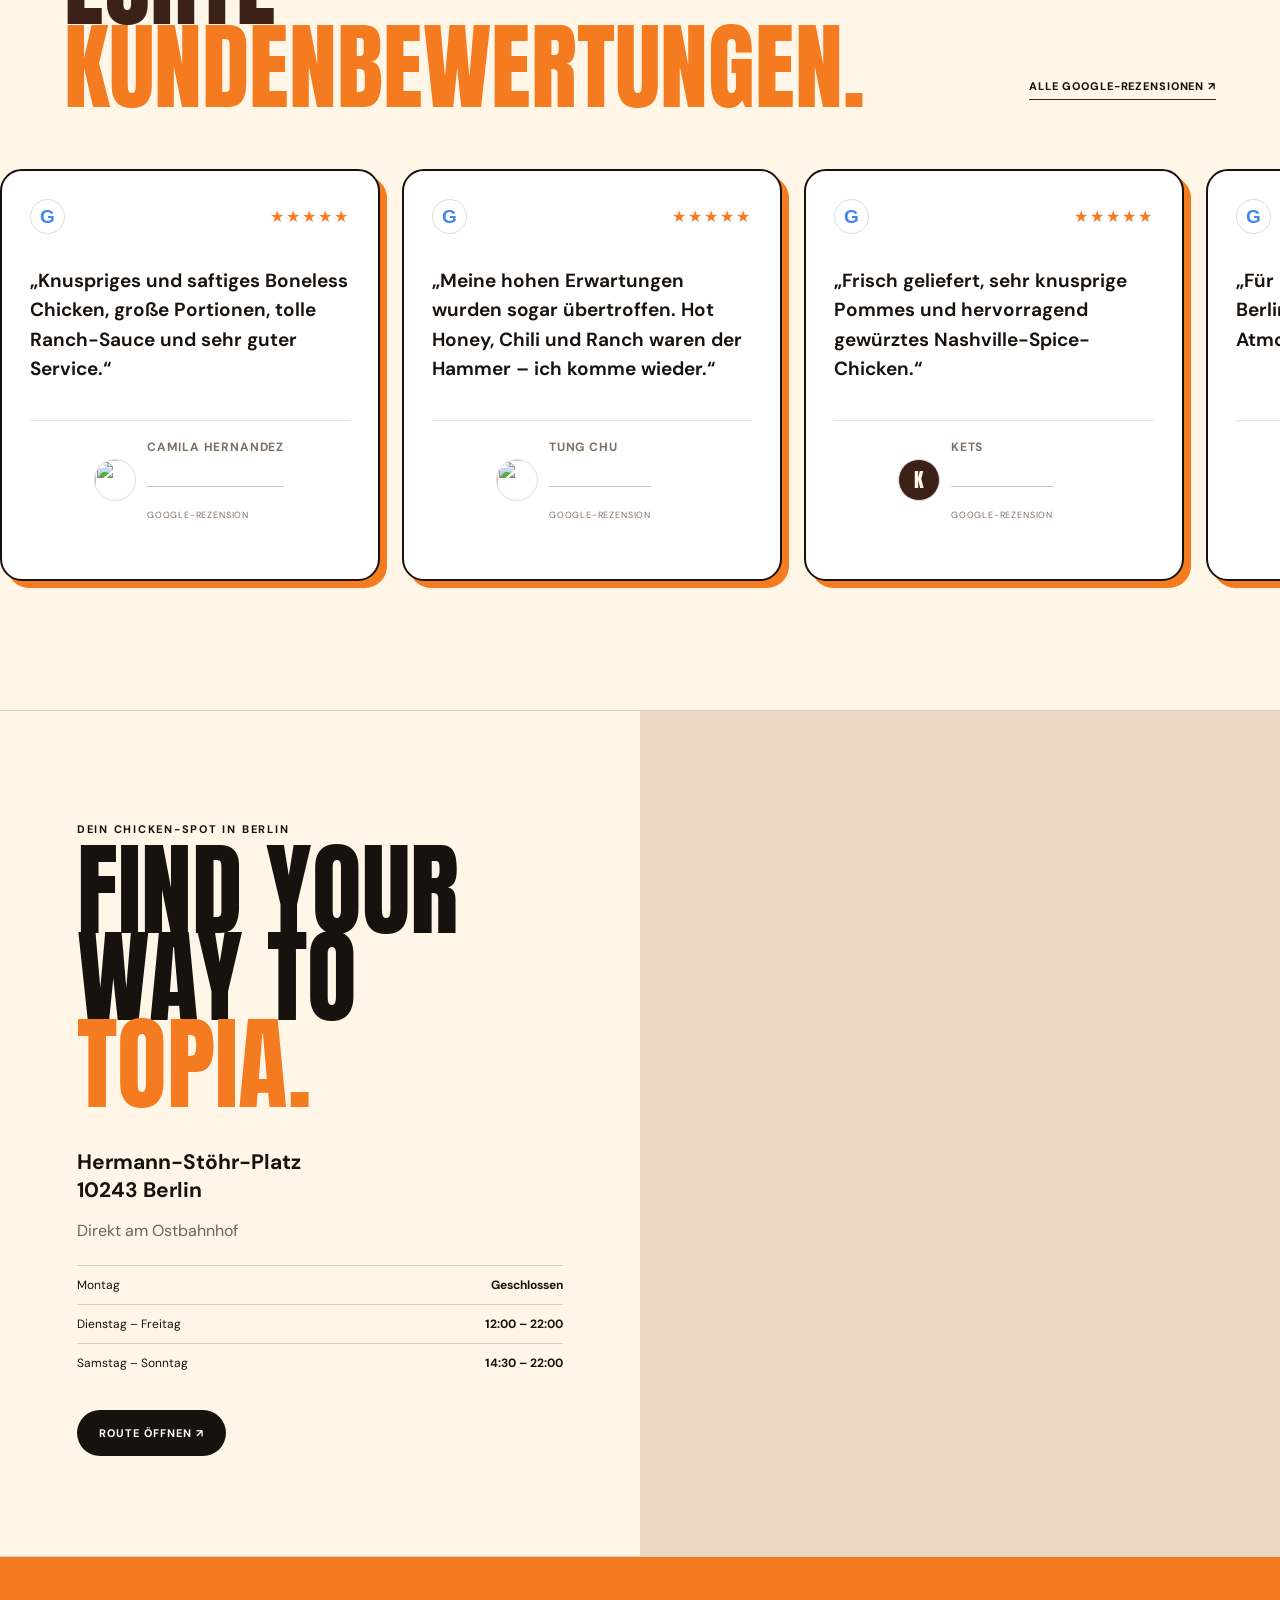
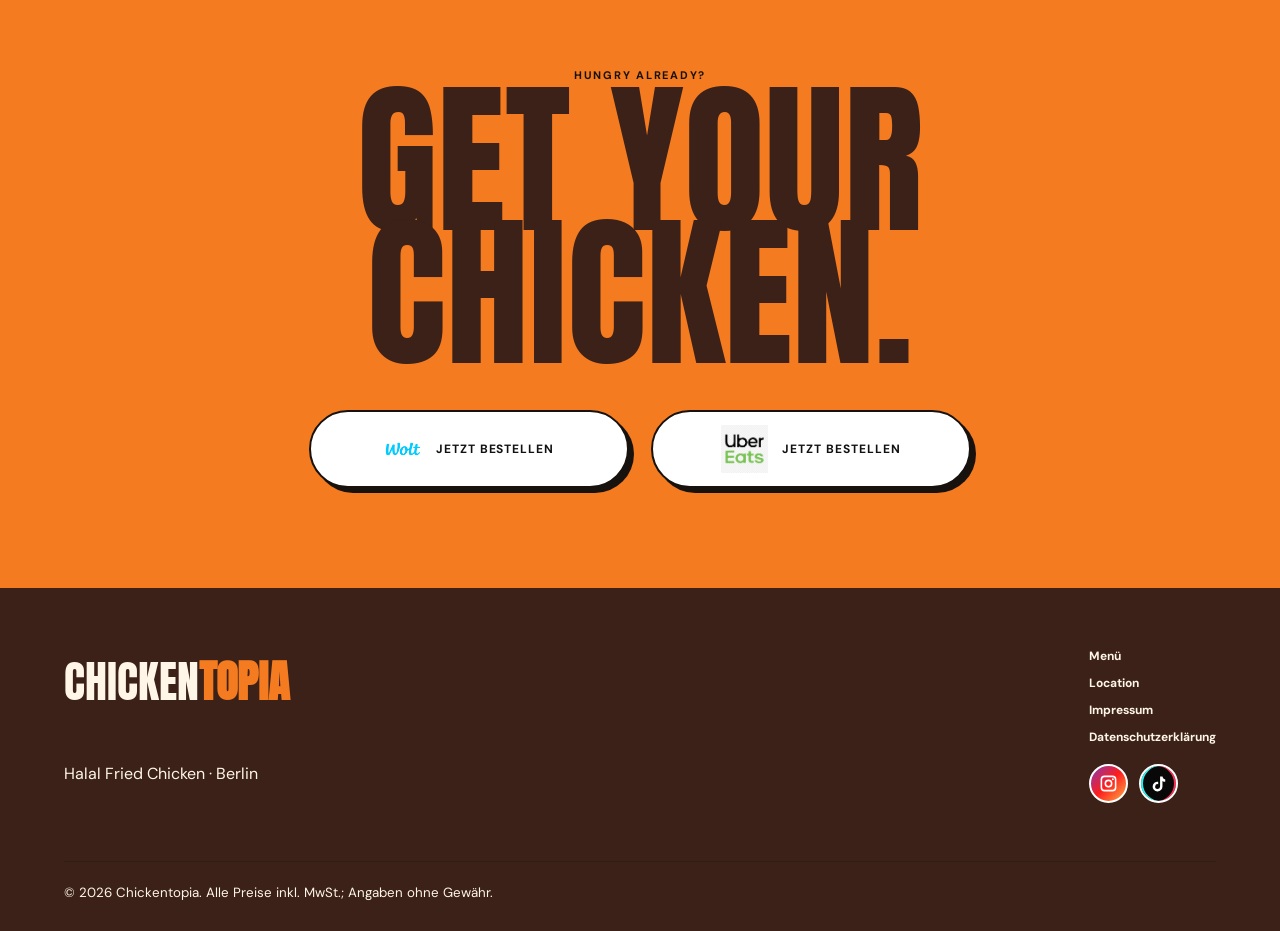
==== commit a36b476d: "Restore complete homepage and retain legal links" ====
--- a/index.html
+++ b/index.html
@@ -24,7 +24,7 @@
   <header class="site-header">
     <button class="menu-toggle" type="button" aria-expanded="false" aria-controls="main-nav"><span></span><span></span><span></span><em>Menü</em></button>
     <nav id="main-nav" aria-label="Hauptnavigation">
-      <a href="#menu">Menü</a><a href="#flavours">Flavours</a><a href="#location">Location</a>
+      <a href="#vision">Die Vision</a><a href="#menu">Menü</a><a href="#flavours">Flavours</a><a href="#location">Location</a>
       <span class="delivery-pair delivery-pair-small"><a class="brand-button brand-wolt brand-button-small" href="https://wolt.com/de/deu/berlin/restaurant/chickentopia" target="_blank" rel="noreferrer" aria-label="Chickentopia bei Wolt bestellen"><img src="assets/brands/wolt.png" alt="Wolt"><span>Bestellen</span></a><a class="brand-button brand-uber brand-button-small" href="https://www.ubereats.com/de/store/chickentopia-i-fried-chicken-i/0vV1zd8cWTOb1sjANuBtMQ" target="_blank" rel="noreferrer" aria-label="Chickentopia bei Uber Eats bestellen"><img src="assets/brands/uber-eats.png" alt="Uber Eats"><span>Bestellen</span></a></span>
     </nav>
     <a class="home-logo" href="#home" aria-label="Zurück zum Anfang"><img src="assets/chickentopia-home-logo-left.png" alt="Chickentopia Maskottchen"></a>
@@ -36,12 +36,20 @@
         <p class="kicker">Halal Fried Chicken · Berlin</p>
         <h1>IMMER SCHÖN<br><span>DIPPEN.</span></h1>
         <p class="hero-text">Knuspriges Chicken, fünf Signature Flavours und unser cremiger Ranch Dip – American Street Food direkt am Berliner Ostbahnhof.</p>
-        <div class="hero-actions"><a class="chicken-button" href="#menu"><span>Menü ansehen</span><b>↓</b></a><span class="delivery-pair"><a class="brand-button brand-wolt" href="https://wolt.com/de/deu/berlin/restaurant/chickentopia" target="_blank" rel="noreferrer" aria-label="Chickentopia bei Wolt bestellen"><img src="assets/brands/wolt.png" alt="Wolt"><span>Bestellen</span></a><a class="brand-button brand-uber" href="https://www.ubereats.com/de/store/chickentopia-i-fried-chicken-i/0vV1zd8cWTOb1sjANuBtMQ" target="_blank" rel="noreferrer" aria-label="Chickentopia bei Uber Eats bestellen"><img src="assets/brands/uber-eats.png" alt="Uber Eats"><span>Bestellen</span></a></span></div>
+        <div class="hero-actions"><a class="chicken-button" href="#menu"><span>Menü ansehen</span><b>↓</b></a><span class="delivery-pair"><a class="brand-button brand-wolt" href="https://wolt.com/de/deu/berlin/restaurant/chickentopia" target="_blank" rel="noreferrer" aria-label="Chickentopia bei Wolt bestellen"><img src="assets/brands/wolt.png" alt="Wolt"><span>Jetzt bestellen</span></a><a class="brand-button brand-uber" href="https://www.ubereats.com/de/store/chickentopia-i-fried-chicken-i/0vV1zd8cWTOb1sjANuBtMQ" target="_blank" rel="noreferrer" aria-label="Chickentopia bei Uber Eats bestellen"><img src="assets/brands/uber-eats.png" alt="Uber Eats"><span>Jetzt bestellen</span></a></span></div>
       </div>
       <div class="hero-food"><img src="https://tb-static.uber.com/prod/image-proc/processed_images/dbe100ffac535075592fb37d4d0f6a33/5283d81c664b43c5f57a3a186d273063.jpeg" alt="Chickentopia Fried Chicken, Sandwiches, Pommes und Dips"><span>100% HALAL</span></div>
     </section>
 
     <section class="ticker" aria-label="Chickentopia Highlights"><div>WINGS ★ BONELESS ★ TENDERS ★ HOT HONEY ★ SEOUL SWEET CHILI ★ BASIL BOMB ★ LEMON PEPPER KICK ★&nbsp;</div></section>
+
+    <section class="vision-section" id="vision">
+      <div class="vision-label"><span>Die Vision</span><b>Berlin × USA</b></div>
+      <div class="vision-content">
+        <h2>BERLIN MEETS<br><span>AMERICAN TASTE.</span></h2>
+        <p>Mit viel Leidenschaft bringt Chickentopia amerikanisches Streetfood nach Berlin. Knuspriges, saftiges Chicken in verschiedenen Geschmacksrichtungen und hausgemachte Ranch-Dips sorgen für authentischen USA-Genuss. Ergänzt wird das Angebot durch weitere amerikanisch inspirierte Highlights – für ein echtes Geschmackserlebnis.</p>
+      </div>
+    </section>
 
     <section class="menu-section" id="menu">
       <div class="section-title"><p>Pick your favorite</p><h2>UNSER MENÜ</h2><span>Frisch frittiert. Voller Flavour.</span></div>
@@ -60,7 +68,7 @@
           <section class="menu-category"><h4>SANDWICH &amp; SIDES</h4><ul><li><span>Abu Topia Sandwich <small>2 Tenders, Coleslaw, Pommes, Chickentopia- &amp; Ranch-Soße</small></span><b>12,90 €</b></li><li><span>Pommes frites</span><b>4,90 €</b></li></ul><h4 class="subhead">EXTRA FLAVOURS</h4><ul><li><span>Basil Bomb</span><b>2,50 €</b></li><li><span>Lemon Pepper Kick</span><b>2,50 €</b></li><li><span>Seoul Sweet Chili</span><b>2,50 €</b></li><li><span>Hot Honey</span><b>2,50 €</b></li></ul></section>
           <section class="menu-category"><h4>DIPS &amp; DRINKS</h4><ul><li><span>Ranch Dip</span><b>2,50 €</b></li><li><span>Chickentopia Dip</span><b>2,50 €</b></li><li><span>Mayonnaise</span><b>0,70 €</b></li><li><span>Ketchup</span><b>0,70 €</b></li><li><span>Fritz-Kola / Fritz-Limo 0,2 l <small>verschiedene Sorten</small></span><b>2,90 €</b></li><li><span>Capri-Sun 0,2 l <small>Orange oder Safari Fruits</small></span><b>1,00 €</b></li></ul></section>
         </div>
-        <div class="menu-order-row"><span>Preise inkl. MwSt. · Lieferpreise können abweichen.</span><span class="delivery-pair delivery-pair-small"><a class="brand-button brand-wolt brand-button-small" href="https://wolt.com/de/deu/berlin/restaurant/chickentopia" target="_blank" rel="noreferrer" aria-label="Direkt bei Wolt bestellen"><img src="assets/brands/wolt.png" alt="Wolt"><span>Bestellen</span></a><a class="brand-button brand-uber brand-button-small" href="https://www.ubereats.com/de/store/chickentopia-i-fried-chicken-i/0vV1zd8cWTOb1sjANuBtMQ" target="_blank" rel="noreferrer" aria-label="Direkt bei Uber Eats bestellen"><img src="assets/brands/uber-eats.png" alt="Uber Eats"><span>Bestellen</span></a></span></div>
+        <div class="menu-order-row"><span>Preise inkl. MwSt. · Lieferpreise können abweichen.</span><span class="delivery-pair delivery-pair-small"><a class="brand-button brand-wolt brand-button-small" href="https://wolt.com/de/deu/berlin/restaurant/chickentopia" target="_blank" rel="noreferrer" aria-label="Direkt bei Wolt bestellen"><img src="assets/brands/wolt.png" alt="Wolt"><span>Direkt bestellen</span></a><a class="brand-button brand-uber brand-button-small" href="https://www.ubereats.com/de/store/chickentopia-i-fried-chicken-i/0vV1zd8cWTOb1sjANuBtMQ" target="_blank" rel="noreferrer" aria-label="Direkt bei Uber Eats bestellen"><img src="assets/brands/uber-eats.png" alt="Uber Eats"><span>Direkt bestellen</span></a></span></div>
       </div>
     </section>
 
@@ -78,12 +86,37 @@
     <section class="social-section">
       <div><p>Follow the crunch</p><h2>@CHICKENTOPIADE</h2></div>
       <div class="social-actions"><a class="social-button instagram-button" href="https://www.instagram.com/chickentopiade/" target="_blank" rel="noreferrer" aria-label="Chickentopia auf Instagram"><svg viewBox="0 0 24 24" aria-hidden="true"><path d="M7 2h10a5 5 0 0 1 5 5v10a5 5 0 0 1-5 5H7a5 5 0 0 1-5-5V7a5 5 0 0 1 5-5Zm0 2a3 3 0 0 0-3 3v10a3 3 0 0 0 3 3h10a3 3 0 0 0 3-3V7a3 3 0 0 0-3-3H7Zm10.5 1.5a1.25 1.25 0 1 1 0 2.5 1.25 1.25 0 0 1 0-2.5ZM12 7a5 5 0 1 1 0 10 5 5 0 0 1 0-10Zm0 2a3 3 0 1 0 0 6 3 3 0 0 0 0-6Z"/></svg></a><a class="social-button tiktok-button" href="https://www.tiktok.com/@chickentopiade" target="_blank" rel="noreferrer" aria-label="Chickentopia auf TikTok"><svg viewBox="0 0 24 24" aria-hidden="true"><path d="M14 3h3.1c.3 2 1.4 3.3 3.4 3.8v3.1A8 8 0 0 1 17 8.7v7.1a6.2 6.2 0 1 1-5.4-6.1v3.2a3.1 3.1 0 1 0 2.4 3V3Z"/></svg></a></div>
-      <div class="social-collage"><img src="https://imageproxy.wolt.com/assets/6995b4f3c7fede311b1aea52" alt="Pommes von Chickentopia"><img src="https://tb-static.uber.com/prod/image-proc/processed_images/dbe100ffac535075592fb37d4d0f6a33/5283d81c664b43c5f57a3a186d273063.jpeg" alt="Chickentopia Food Auswahl"><img src="https://imageproxy.wolt.com/assets/6995b3eeb353386403c26b4c" alt="Glasiertes Boneless Chicken"></div>
+      <div class="social-collage social-videos">
+        <article class="social-video"><iframe src="https://www.instagram.com/reel/DbLTYZjMar_/embed/" title="Welcome to the Chickentopia Family – Instagram Reel" loading="lazy" allow="autoplay; encrypted-media; picture-in-picture" allowfullscreen></iframe></article>
+        <article class="social-video social-video-featured"><iframe src="https://www.instagram.com/reel/Db2zsI1MP7G/embed/" title="Sweet Chili Chicken mit Pommes – Instagram Reel" loading="lazy" allow="autoplay; encrypted-media; picture-in-picture" allowfullscreen></iframe></article>
+        <article class="social-video"><iframe src="https://www.instagram.com/reel/DbnZVZ4sMiU/embed/" title="Chickentopia Chicken – Instagram Reel" loading="lazy" allow="autoplay; encrypted-media; picture-in-picture" allowfullscreen></iframe></article>
+      </div>
+    </section>
+
+    <section class="reviews-section" aria-labelledby="reviews-title">
+      <div class="reviews-head">
+        <div><p>Eure Meinung</p><h2 id="reviews-title">ECHTE<br><span>KUNDENBEWERTUNGEN.</span></h2></div>
+        <a href="https://www.google.com/maps/search/?api=1&query=Chickentopia+Hermann-St%C3%B6hr-Platz+10243+Berlin" target="_blank" rel="noreferrer">Alle Google-Rezensionen ↗</a>
+      </div>
+      <div class="reviews-marquee" tabindex="0" aria-label="Kundenbewertungen – Bewegung pausiert beim Darüberfahren oder Fokussieren">
+        <div class="reviews-track">
+          <article class="review-card"><div class="review-top"><span class="google-mark">G</span><span class="review-stars" aria-label="5 von 5 Sternen">★★★★★</span></div><p>„Knuspriges und saftiges Boneless Chicken, große Portionen, tolle Ranch-Sauce und sehr guter Service.“</p><footer><span class="review-author"><img src="https://lh3.googleusercontent.com/a-/ALV-UjXeqhYPDFO22ZpITUhhaqhBFvVBqRcL6Tdlj2YjSjSmZL0bSqpL=s120-c-rp-mo-ba12-br100" alt="" loading="lazy"><span><strong>Camila Hernandez</strong><small>Google-Rezension</small></span></span></footer></article>
+          <article class="review-card"><div class="review-top"><span class="google-mark">G</span><span class="review-stars" aria-label="5 von 5 Sternen">★★★★★</span></div><p>„Meine hohen Erwartungen wurden sogar übertroffen. Hot Honey, Chili und Ranch waren der Hammer – ich komme wieder.“</p><footer><span class="review-author"><img src="https://lh3.googleusercontent.com/a/ACg8ocKNfGb51z6emUNRxggmyqvOtdwTKzmUkYb7fsn3gMsQEmykGQ=s64-c-rp-mo-br100" alt="" loading="lazy"><span><strong>Tung Chu</strong><small>Google-Rezension</small></span></span></footer></article>
+          <article class="review-card"><div class="review-top"><span class="google-mark">G</span><span class="review-stars" aria-label="5 von 5 Sternen">★★★★★</span></div><p>„Frisch geliefert, sehr knusprige Pommes und hervorragend gewürztes Nashville-Spice-Chicken.“</p><footer><span class="review-author"><i aria-hidden="true">K</i><span><strong>Kets</strong><small>Google-Rezension</small></span></span></footer></article>
+          <article class="review-card"><div class="review-top"><span class="google-mark">G</span><span class="review-stars" aria-label="5 von 5 Sternen">★★★★★</span></div><p>„Für mich das beste Chicken in Berlin – Geschmack, Service und Atmosphäre jeweils fünf Sterne.“</p><footer><span class="review-author"><i aria-hidden="true">I</i><span><strong>Igor igor</strong><small>Google-Rezension</small></span></span></footer></article>
+          <article class="review-card"><div class="review-top"><span class="google-mark">G</span><span class="review-stars" aria-label="5 von 5 Sternen">★★★★★</span></div><p>„Boneless, Flavours und Ranch waren richtig gut. Beim nächsten Besuch war alles wie versprochen und die Erfahrung großartig.“</p><footer><span class="review-author"><img src="https://lh3.googleusercontent.com/a-/ALV-UjXlXyMhPGqqaQdxUHh2N4_cI17OBFyNOVER-gQVSeAcPZa1xEVNKw=s120-c-rp-mo-ba12-br100" alt="" loading="lazy"><span><strong>Amadeus Müller</strong><small>Google-Rezension</small></span></span></footer></article>
+          <article class="review-card" aria-hidden="true"><div class="review-top"><span class="google-mark">G</span><span class="review-stars" aria-label="5 von 5 Sternen">★★★★★</span></div><p>„Knuspriges und saftiges Boneless Chicken, große Portionen, tolle Ranch-Sauce und sehr guter Service.“</p><footer><span class="review-author"><img src="https://lh3.googleusercontent.com/a-/ALV-UjXeqhYPDFO22ZpITUhhaqhBFvVBqRcL6Tdlj2YjSjSmZL0bSqpL=s120-c-rp-mo-ba12-br100" alt="" loading="lazy"><span><strong>Camila Hernandez</strong><small>Google-Rezension</small></span></span></footer></article>
+          <article class="review-card" aria-hidden="true"><div class="review-top"><span class="google-mark">G</span><span class="review-stars" aria-label="5 von 5 Sternen">★★★★★</span></div><p>„Meine hohen Erwartungen wurden sogar übertroffen. Hot Honey, Chili und Ranch waren der Hammer – ich komme wieder.“</p><footer><span class="review-author"><img src="https://lh3.googleusercontent.com/a/ACg8ocKNfGb51z6emUNRxggmyqvOtdwTKzmUkYb7fsn3gMsQEmykGQ=s64-c-rp-mo-br100" alt="" loading="lazy"><span><strong>Tung Chu</strong><small>Google-Rezension</small></span></span></footer></article>
+          <article class="review-card" aria-hidden="true"><div class="review-top"><span class="google-mark">G</span><span class="review-stars" aria-label="5 von 5 Sternen">★★★★★</span></div><p>„Frisch geliefert, sehr knusprige Pommes und hervorragend gewürztes Nashville-Spice-Chicken.“</p><footer><span class="review-author"><i aria-hidden="true">K</i><span><strong>Kets</strong><small>Google-Rezension</small></span></span></footer></article>
+          <article class="review-card" aria-hidden="true"><div class="review-top"><span class="google-mark">G</span><span class="review-stars" aria-label="5 von 5 Sternen">★★★★★</span></div><p>„Für mich das beste Chicken in Berlin – Geschmack, Service und Atmosphäre jeweils fünf Sterne.“</p><footer><span class="review-author"><i aria-hidden="true">I</i><span><strong>Igor igor</strong><small>Google-Rezension</small></span></span></footer></article>
+          <article class="review-card" aria-hidden="true"><div class="review-top"><span class="google-mark">G</span><span class="review-stars" aria-label="5 von 5 Sternen">★★★★★</span></div><p>„Boneless, Flavours und Ranch waren richtig gut. Beim nächsten Besuch war alles wie versprochen und die Erfahrung großartig.“</p><footer><span class="review-author"><img src="https://lh3.googleusercontent.com/a-/ALV-UjXlXyMhPGqqaQdxUHh2N4_cI17OBFyNOVER-gQVSeAcPZa1xEVNKw=s120-c-rp-mo-ba12-br100" alt="" loading="lazy"><span><strong>Amadeus Müller</strong><small>Google-Rezension</small></span></span></footer></article>
+        </div>
+      </div>
     </section>
 
     <section class="location" id="location">
       <div class="location-copy"><p class="kicker">Dein Chicken-Spot in Berlin</p><h2>FIND YOUR<br>WAY TO <span>TOPIA.</span></h2><div class="address"><h3>Hermann-Stöhr-Platz<br>10243 Berlin</h3><p>Direkt am Ostbahnhof</p></div><div class="hours"><div><span>Montag</span><b>Geschlossen</b></div><div><span>Dienstag – Freitag</span><b>12:00 – 22:00</b></div><div><span>Samstag – Sonntag</span><b>14:30 – 22:00</b></div></div><a class="btn btn-dark" href="https://www.google.com/maps/search/?api=1&query=Chickentopia+Hermann-St%C3%B6hr-Platz+10243+Berlin" target="_blank" rel="noreferrer">Route öffnen ↗</a></div>
-      <div class="map-card"><div class="map-grid"></div><div class="pin"><span>★</span></div><p>OSTBAHNHOF</p></div>
+      <div class="map-card"><iframe src="https://www.google.com/maps?q=Chickentopia%2C%20Hermann-St%C3%B6hr-Platz%2C%2010243%20Berlin&output=embed" title="Chickentopia am Hermann-Stöhr-Platz auf Google Maps" loading="lazy" allowfullscreen referrerpolicy="no-referrer-when-downgrade"></iframe></div>
     </section>
 
     <section class="order-section"><p>Hungry already?</p><h2>GET YOUR<br>CHICKEN.</h2><div><a class="brand-button brand-wolt brand-button-large" href="https://wolt.com/de/deu/berlin/restaurant/chickentopia" target="_blank" rel="noreferrer" aria-label="Chickentopia bei Wolt bestellen"><img src="assets/brands/wolt.png" alt="Wolt"><span>Jetzt bestellen</span></a><a class="brand-button brand-uber brand-button-large" href="https://www.ubereats.com/de/store/chickentopia-i-fried-chicken-i/0vV1zd8cWTOb1sjANuBtMQ" target="_blank" rel="noreferrer" aria-label="Chickentopia bei Uber Eats bestellen"><img src="assets/brands/uber-eats.png" alt="Uber Eats"><span>Jetzt bestellen</span></a></div></section>
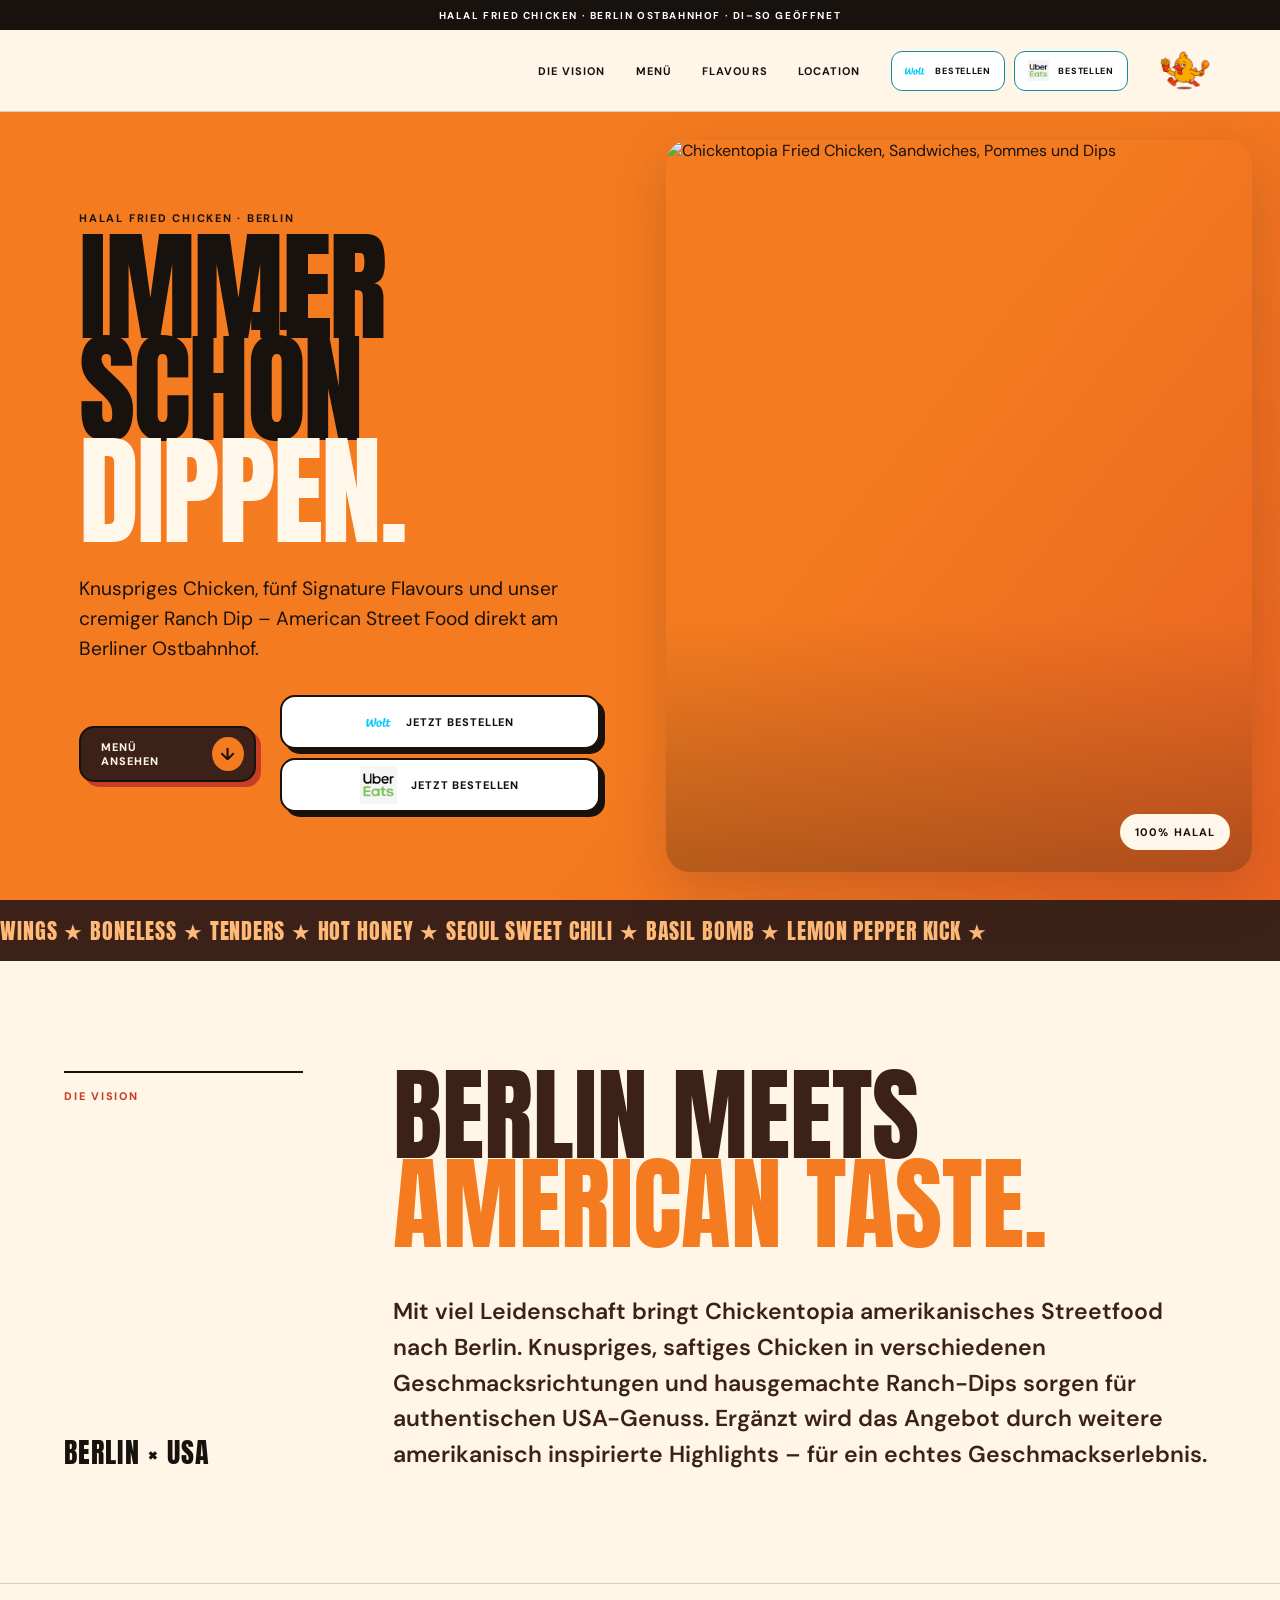
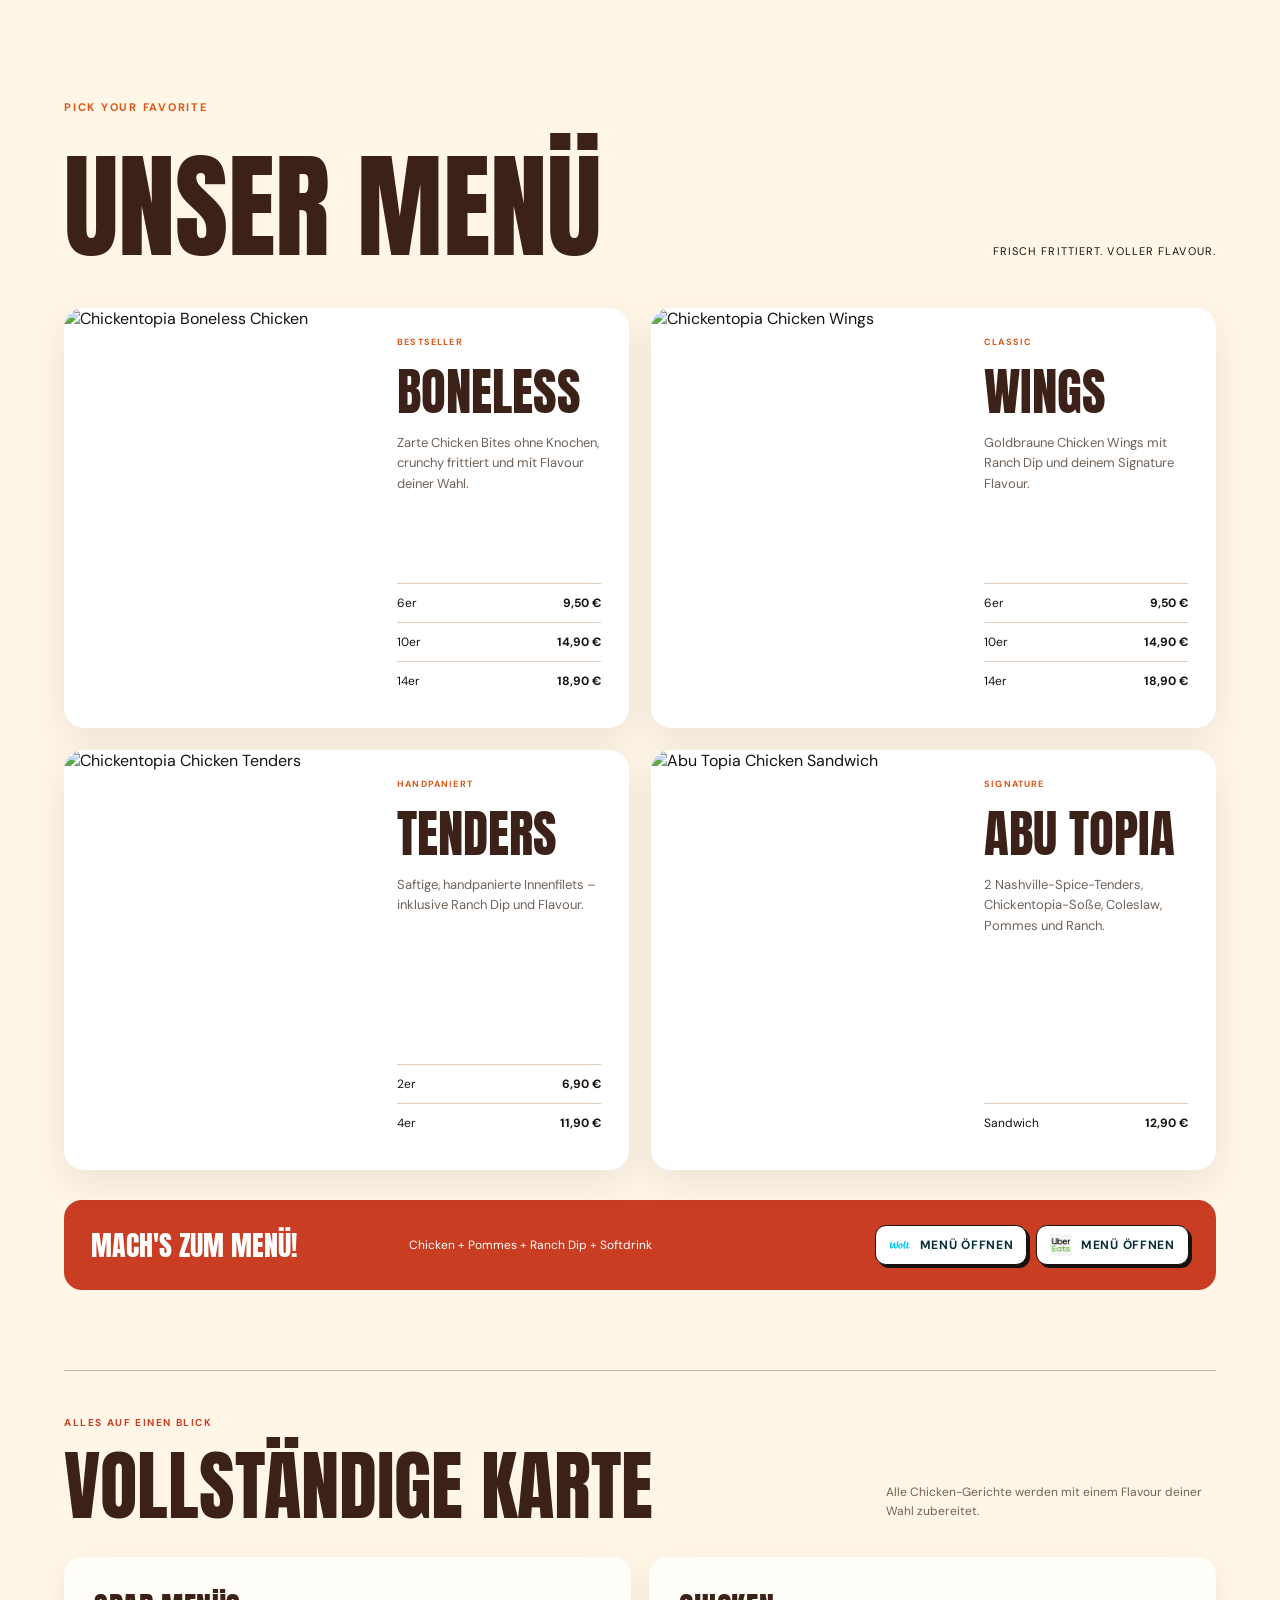
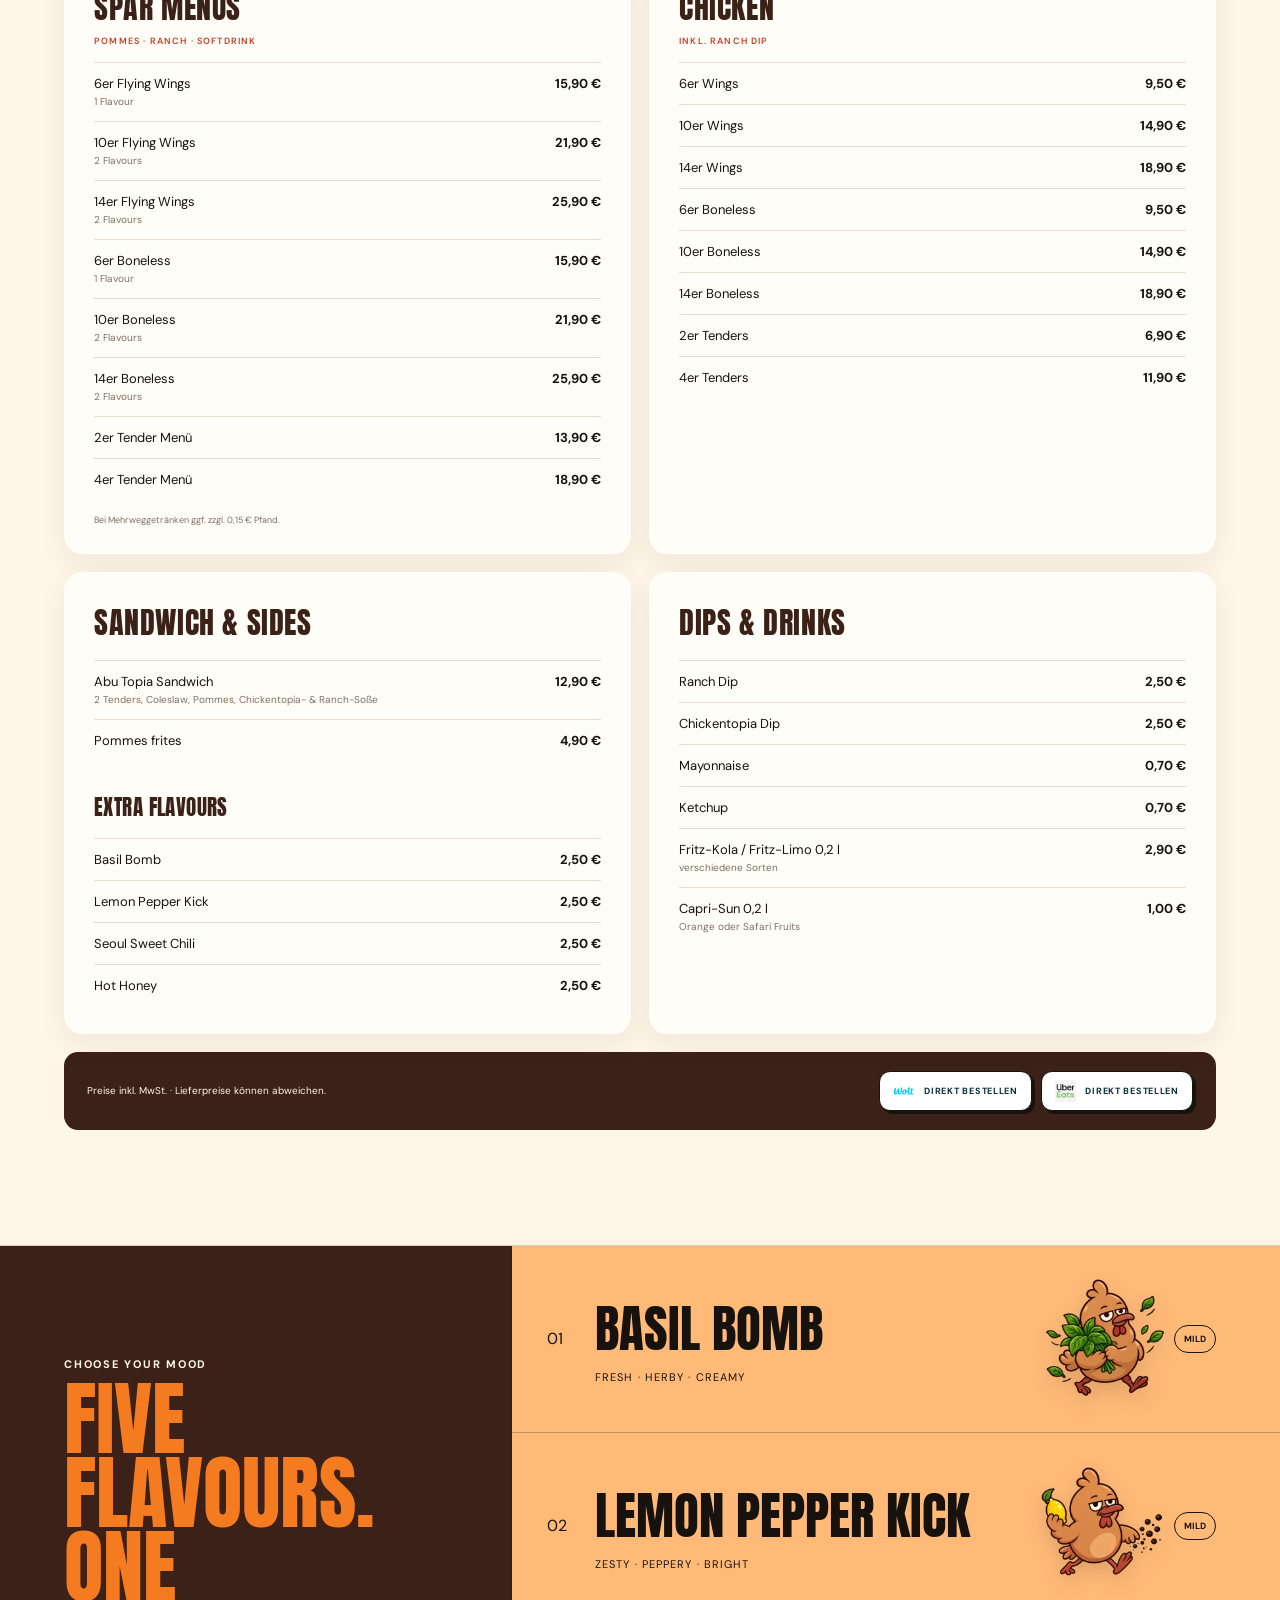
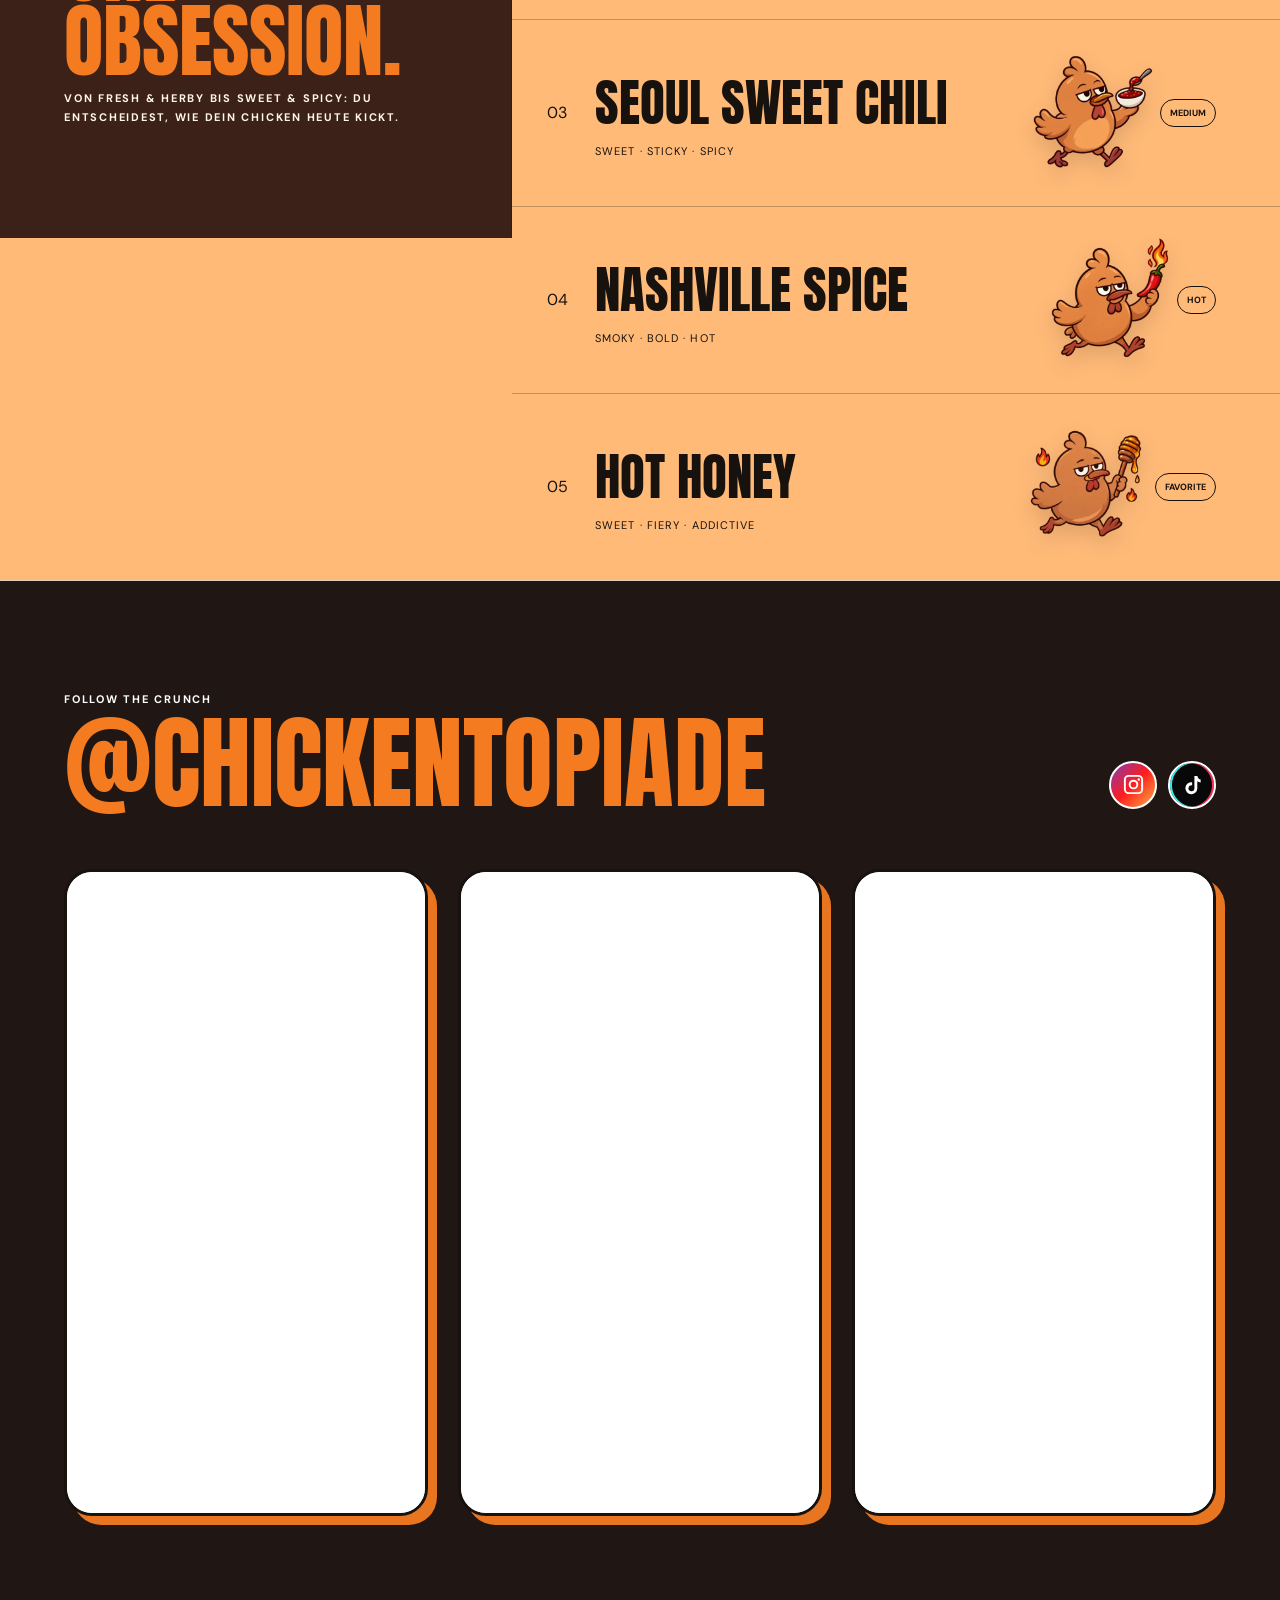
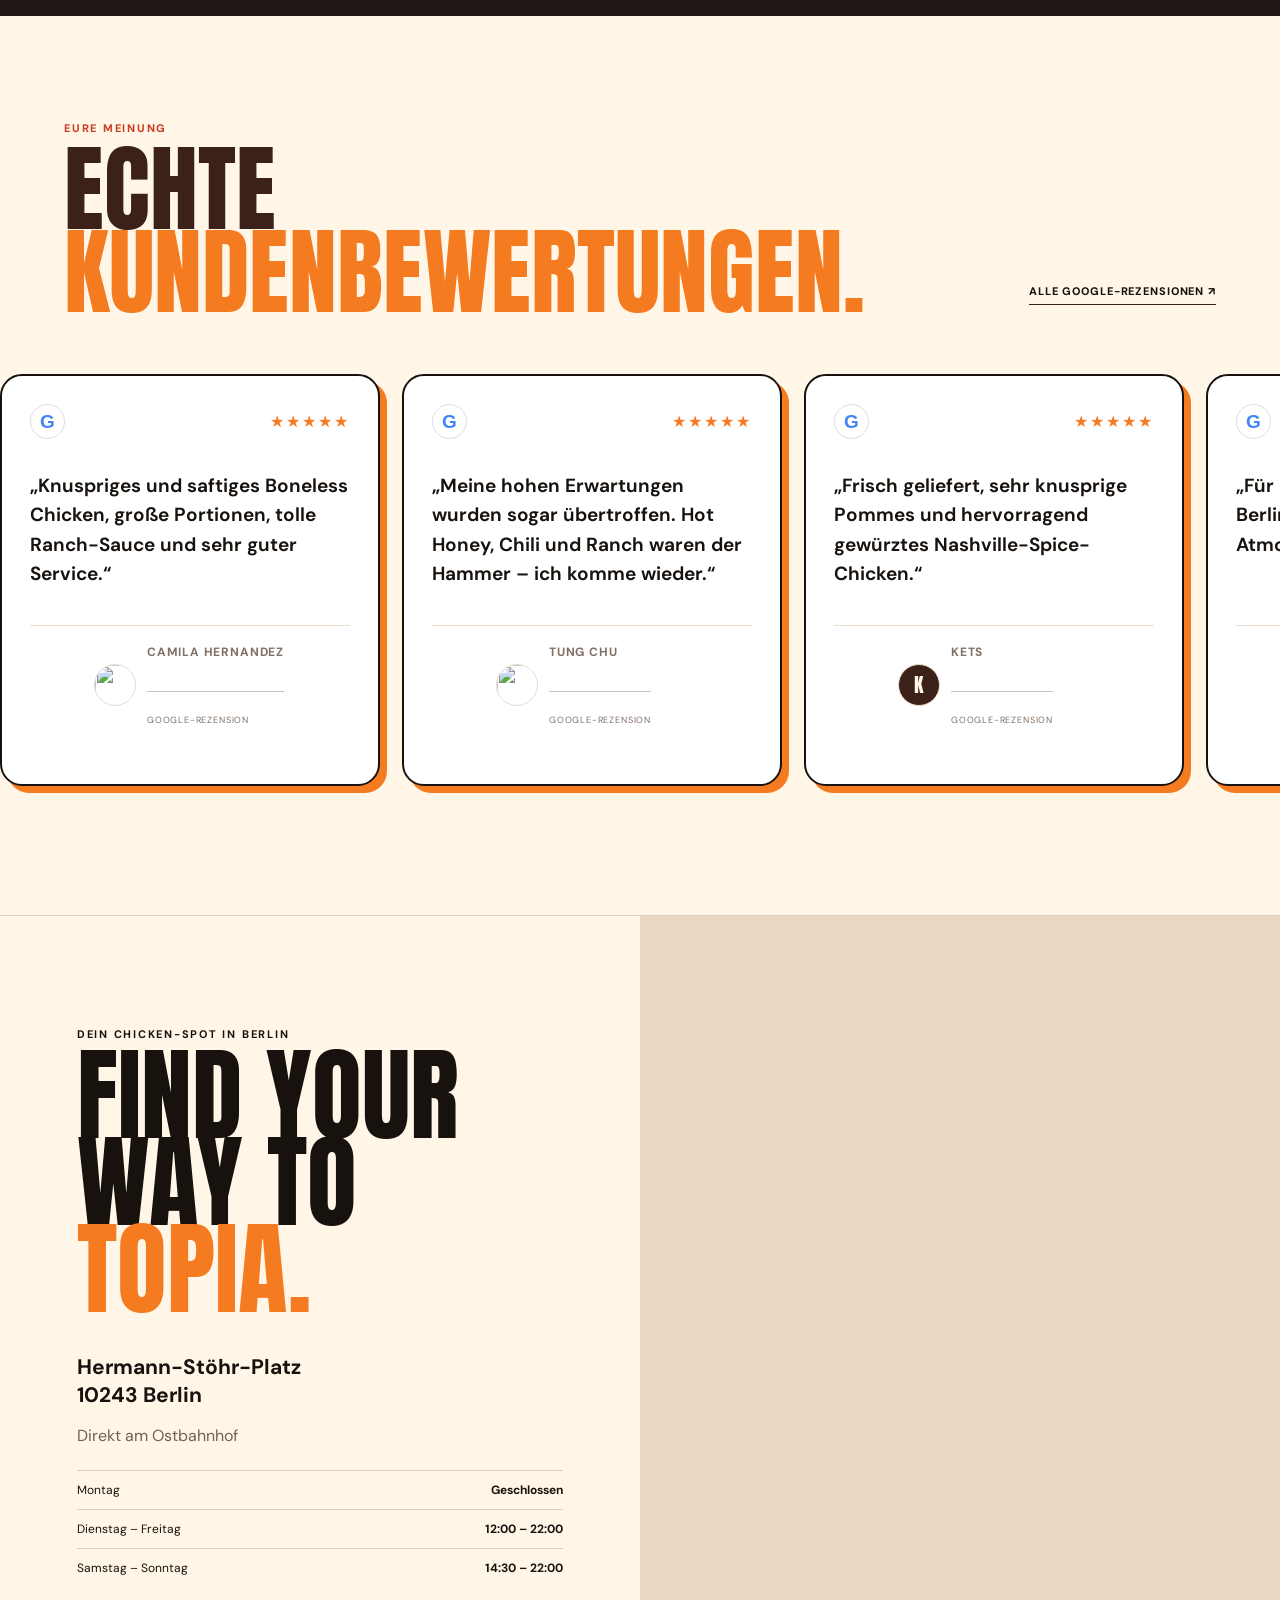
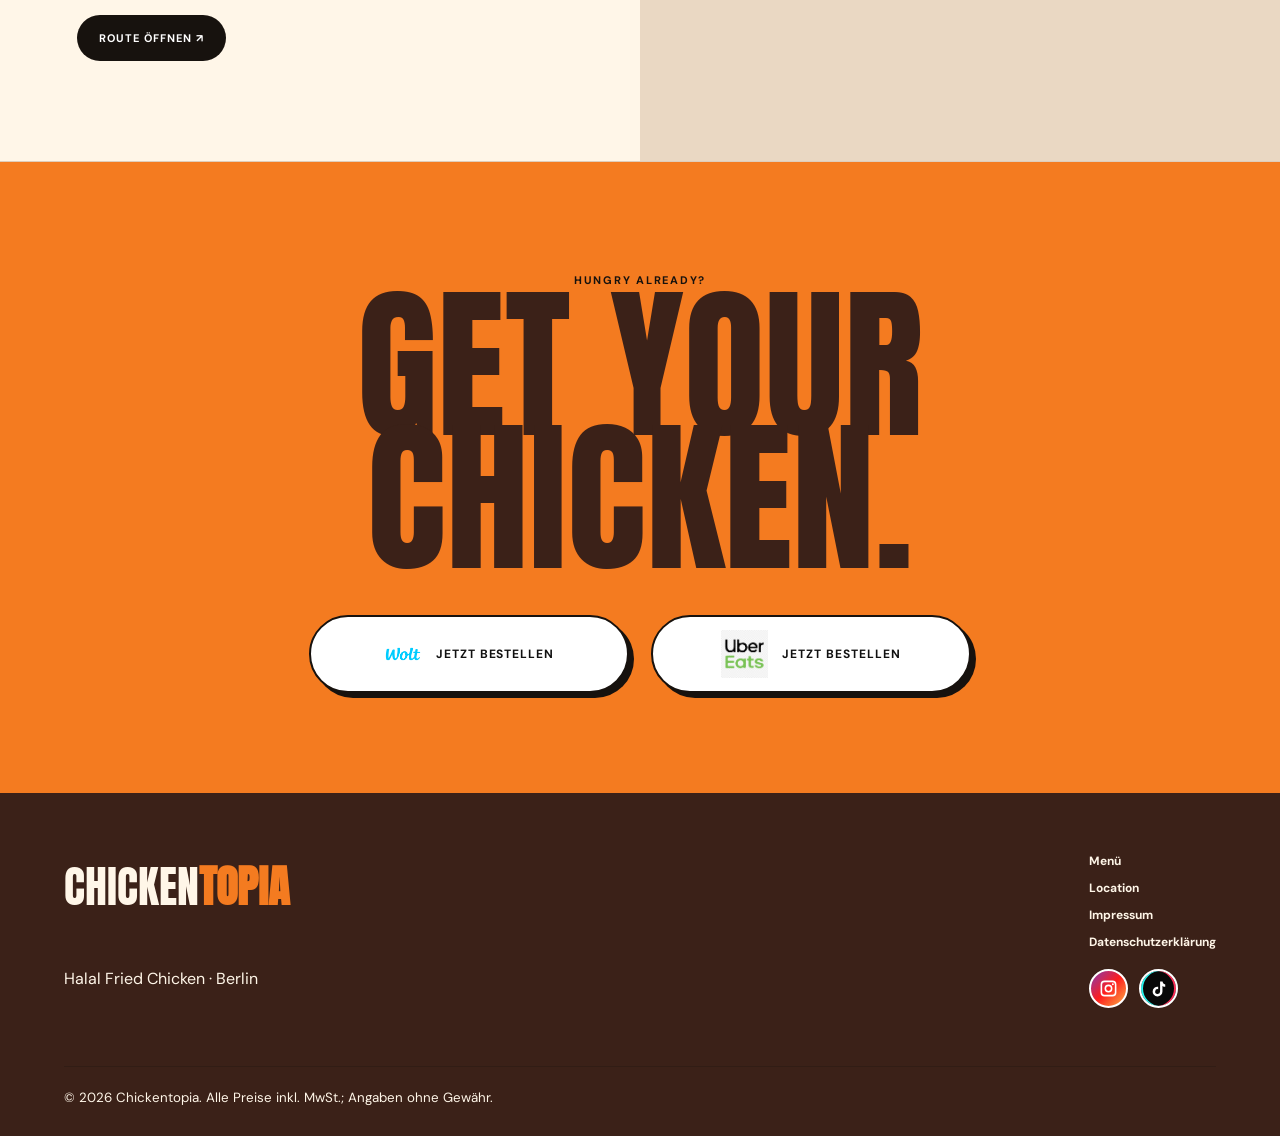
==== commit 11d30734: "Add flavour mascot illustrations" ====
--- a/index.html
+++ b/index.html
@@ -75,11 +75,11 @@
     <section class="flavours" id="flavours">
       <div class="flavour-intro"><p>Choose your mood</p><h2>FIVE FLAVOURS.<br>ONE OBSESSION.</h2><p>Von fresh & herby bis sweet & spicy: Du entscheidest, wie dein Chicken heute kickt.</p></div>
       <div class="flavour-list">
-        <article><span>01</span><div><h3>BASIL BOMB</h3><p>Fresh · Herby · Creamy</p></div><b>MILD</b></article>
-        <article><span>02</span><div><h3>LEMON PEPPER KICK</h3><p>Zesty · Peppery · Bright</p></div><b>MILD</b></article>
-        <article><span>03</span><div><h3>SEOUL SWEET CHILI</h3><p>Sweet · Sticky · Spicy</p></div><b>MEDIUM</b></article>
-        <article><span>04</span><div><h3>NASHVILLE SPICE</h3><p>Smoky · Bold · Hot</p></div><b>HOT</b></article>
-        <article><span>05</span><div><h3>HOT HONEY</h3><p>Sweet · Fiery · Addictive</p></div><b>FAVORITE</b></article>
+        <article><span>01</span><div><h3>BASIL BOMB</h3><p>Fresh · Herby · Creamy</p></div><img class="flavour-bird" src="assets/flavours/basil-bomb.webp" alt="Chickentopia Vogel mit frischem Basilikum" loading="lazy"><b>MILD</b></article>
+        <article><span>02</span><div><h3>LEMON PEPPER KICK</h3><p>Zesty · Peppery · Bright</p></div><img class="flavour-bird" src="assets/flavours/lemon-pepper.webp" alt="Chickentopia Vogel mit Zitrone und Pfeffer" loading="lazy"><b>MILD</b></article>
+        <article><span>03</span><div><h3>SEOUL SWEET CHILI</h3><p>Sweet · Sticky · Spicy</p></div><img class="flavour-bird" src="assets/flavours/seoul-sweet-chili.webp" alt="Chickentopia Vogel mit Sweet-Chili-Sauce" loading="lazy"><b>MEDIUM</b></article>
+        <article><span>04</span><div><h3>NASHVILLE SPICE</h3><p>Smoky · Bold · Hot</p></div><img class="flavour-bird" src="assets/flavours/nashville-spice.webp" alt="Chickentopia Vogel mit feuriger Chili" loading="lazy"><b>HOT</b></article>
+        <article><span>05</span><div><h3>HOT HONEY</h3><p>Sweet · Fiery · Addictive</p></div><img class="flavour-bird" src="assets/flavours/hot-honey.webp" alt="Chickentopia Vogel mit Honiglöffel" loading="lazy"><b>FAVORITE</b></article>
       </div>
     </section>
 
--- a/style.css
+++ b/style.css
@@ -172,3 +172,15 @@
 /* Review cards are informational only, not links. */
 .review-card{cursor:default}
 .review-card:hover,.review-card:focus-visible{transform:none;box-shadow:7px 7px 0 var(--orange);outline:none}
+
+
+/* Flavour mascot illustrations: the existing section stays intact. */
+.flavour-list article{grid-template-columns:48px minmax(0,1fr) 145px auto;overflow:hidden}
+.flavour-bird{display:block;width:138px;height:138px;object-fit:contain;justify-self:center;align-self:center;filter:drop-shadow(0 8px 10px rgba(59,33,24,.16));transition:transform .25s ease}
+.flavour-list article:hover .flavour-bird{transform:translateY(-4px) rotate(-2deg)}
+@media(max-width:720px){
+  .flavour-list article{grid-template-columns:30px minmax(0,1fr) 88px;padding:16px 18px;min-height:122px}
+  .flavour-bird{width:88px;height:88px;grid-column:3;grid-row:1/3}
+  .flavour-list article>b{grid-column:2;justify-self:start}
+}
+@media(prefers-reduced-motion:reduce){.flavour-bird{transition:none}.flavour-list article:hover .flavour-bird{transform:none}}
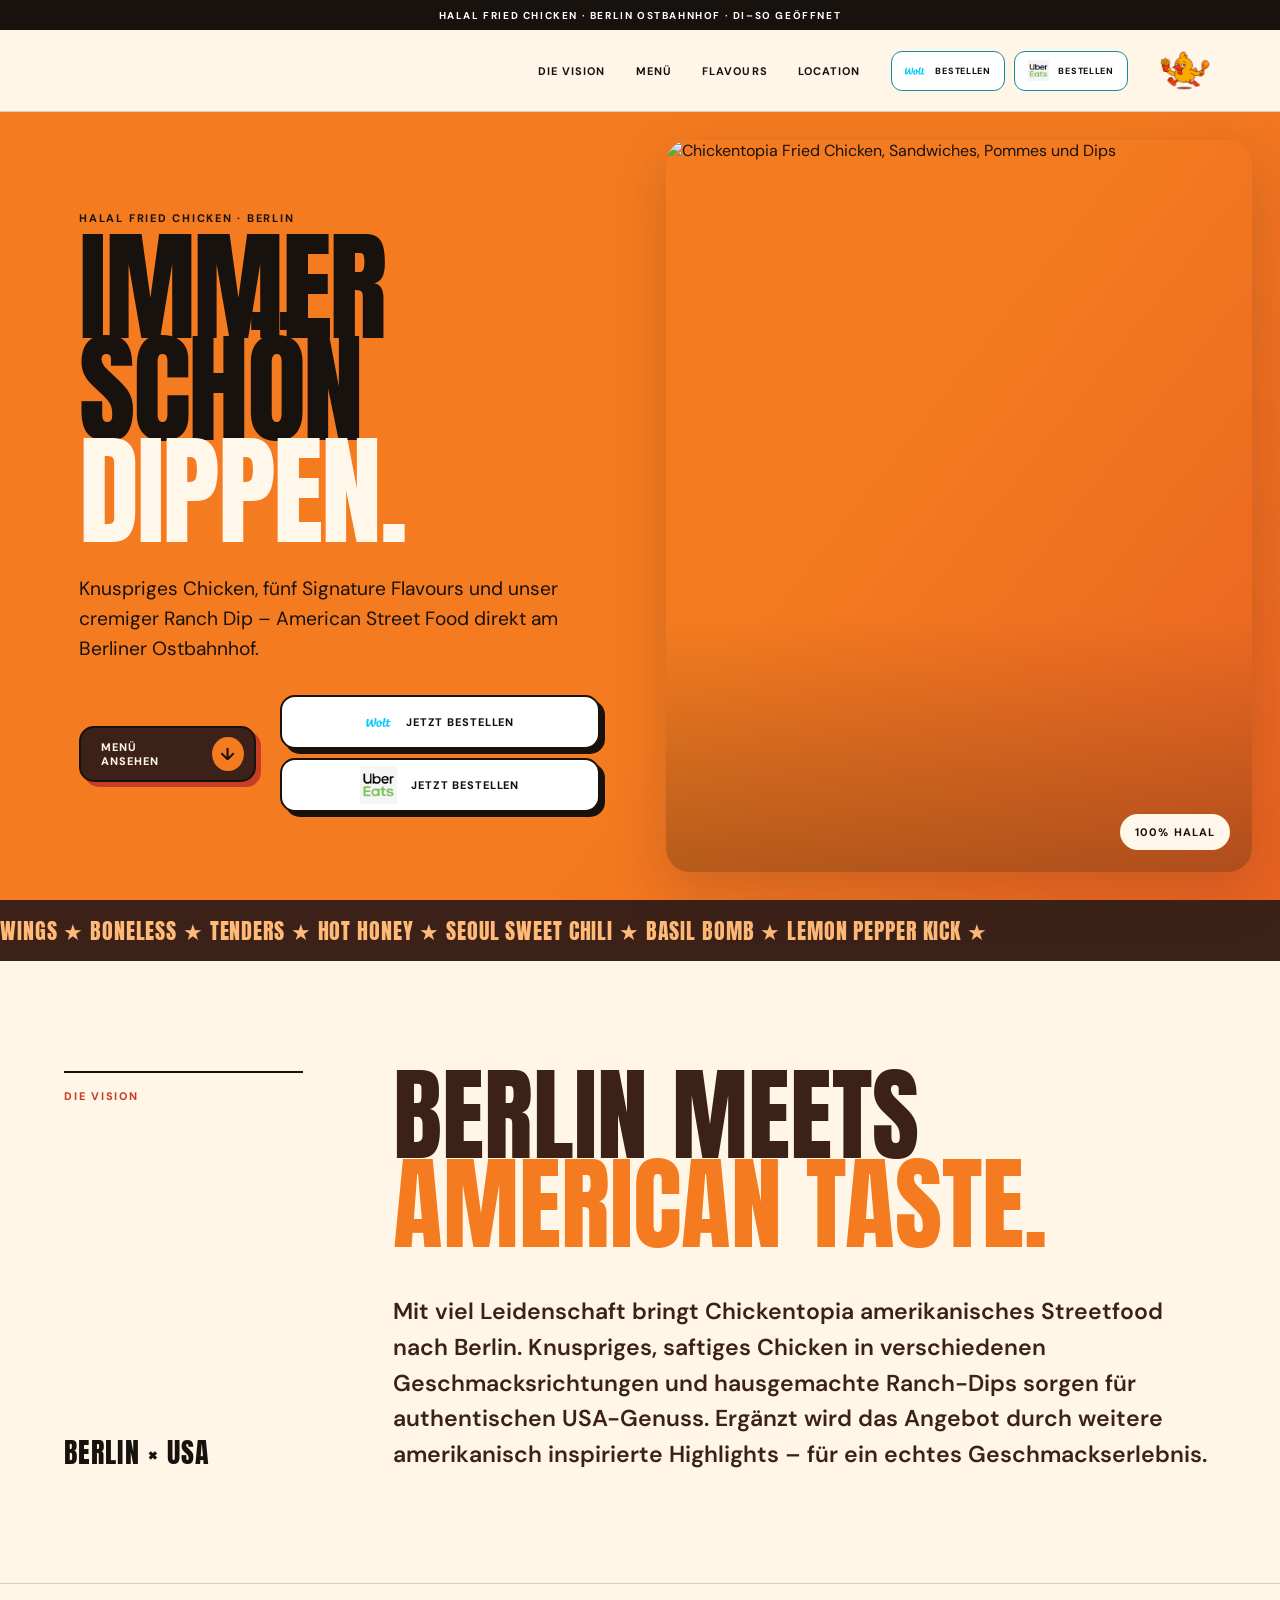
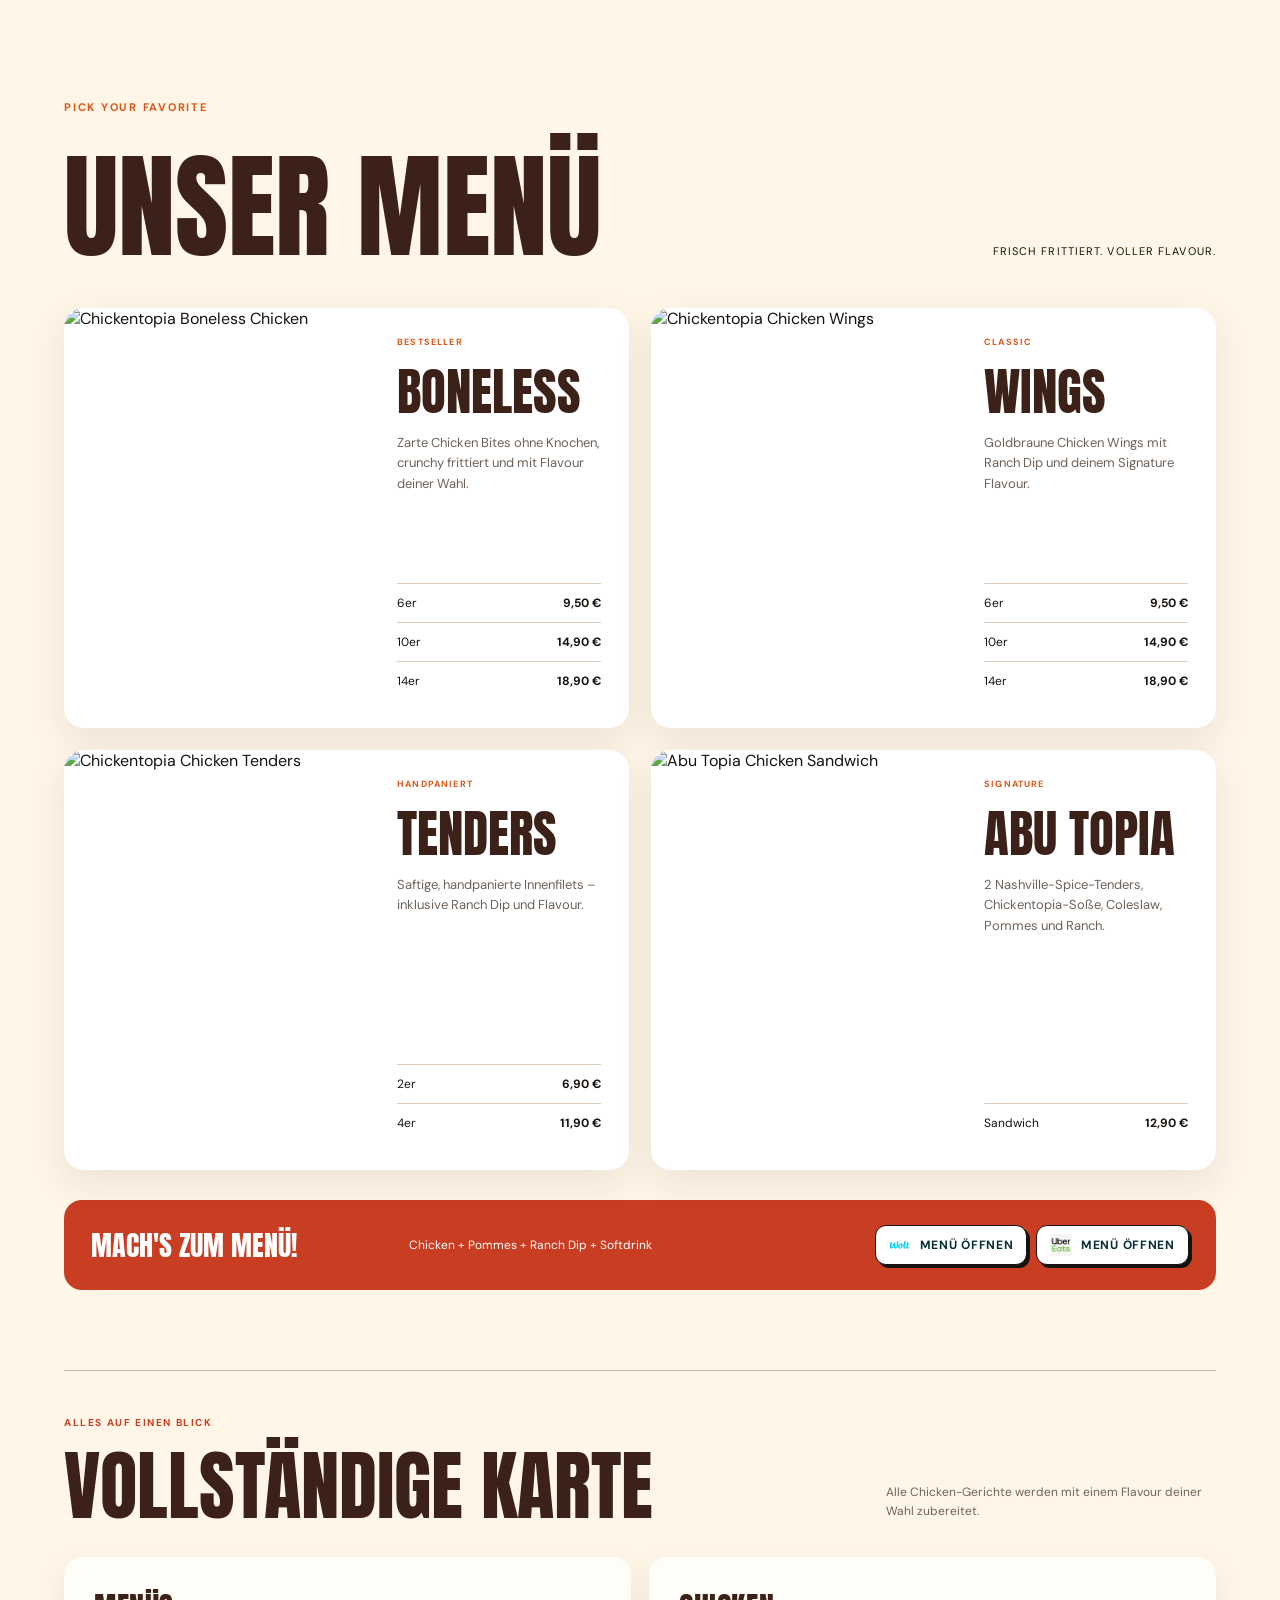
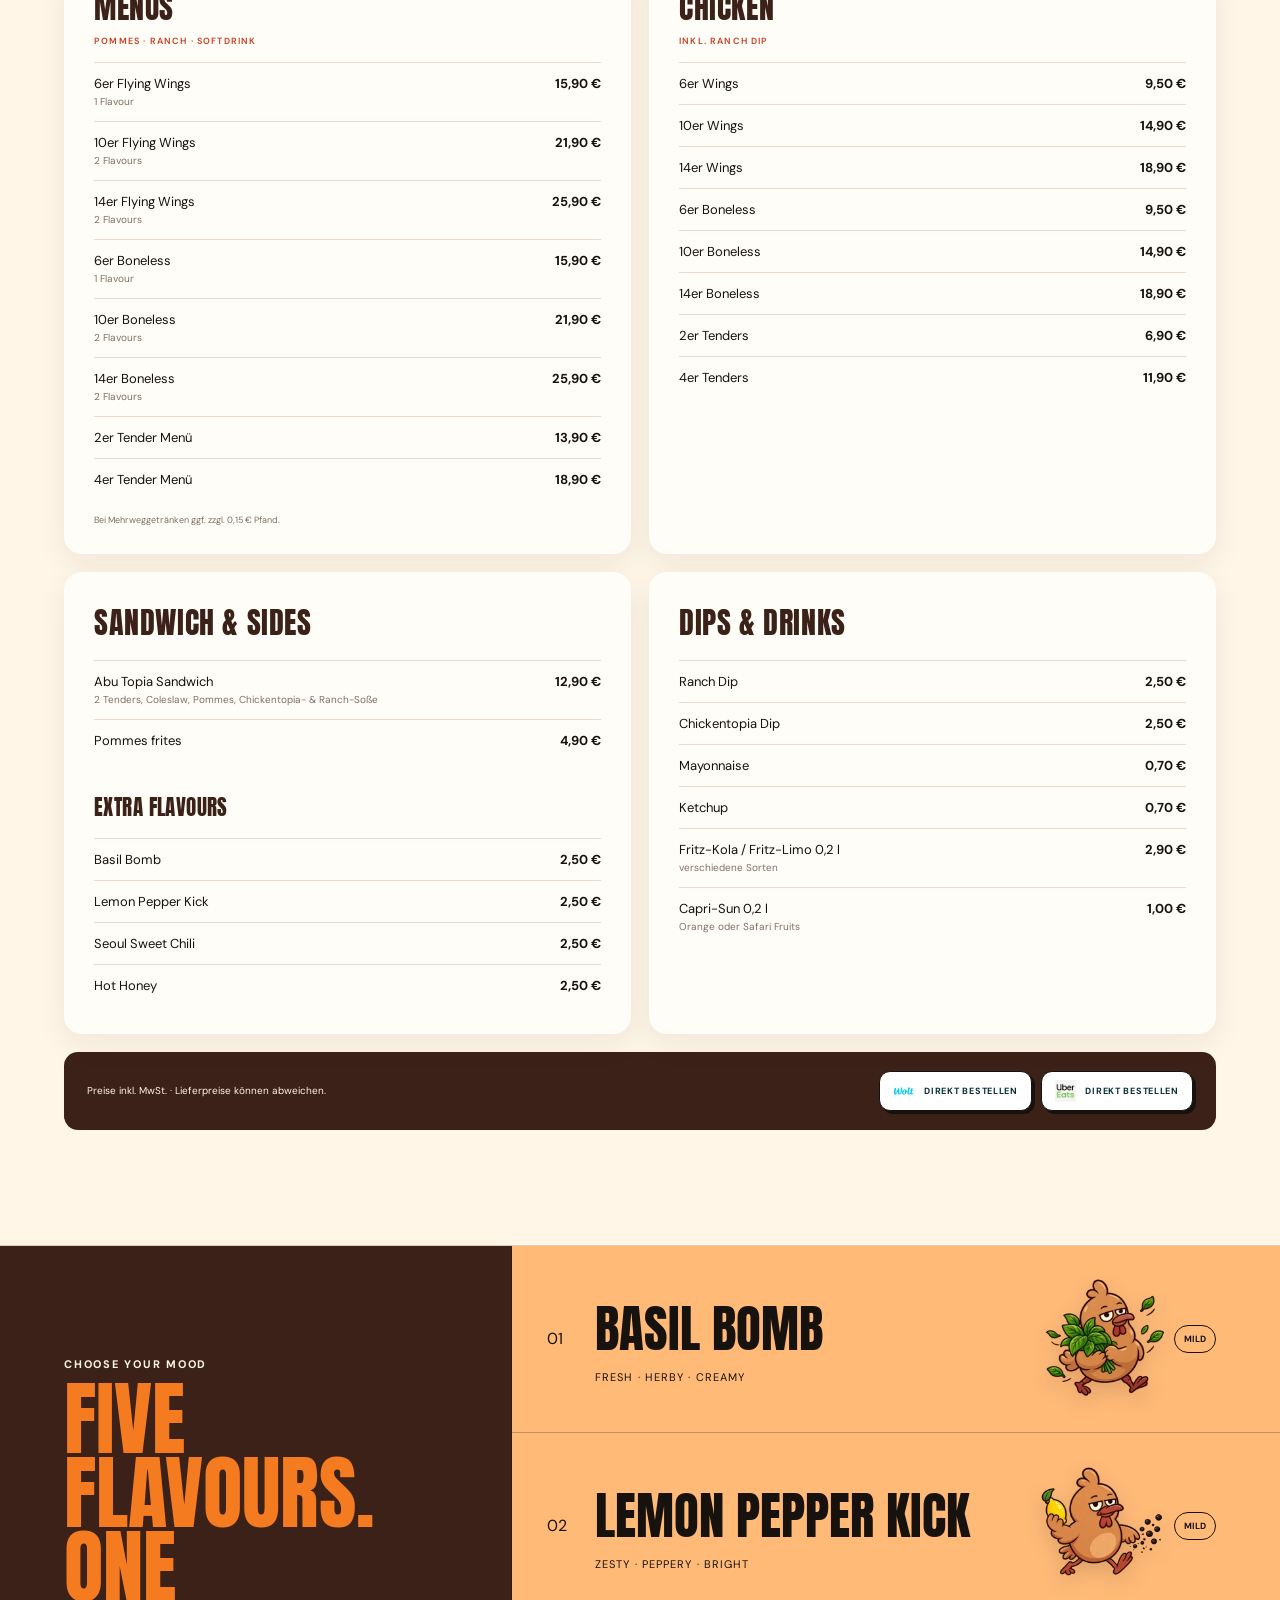
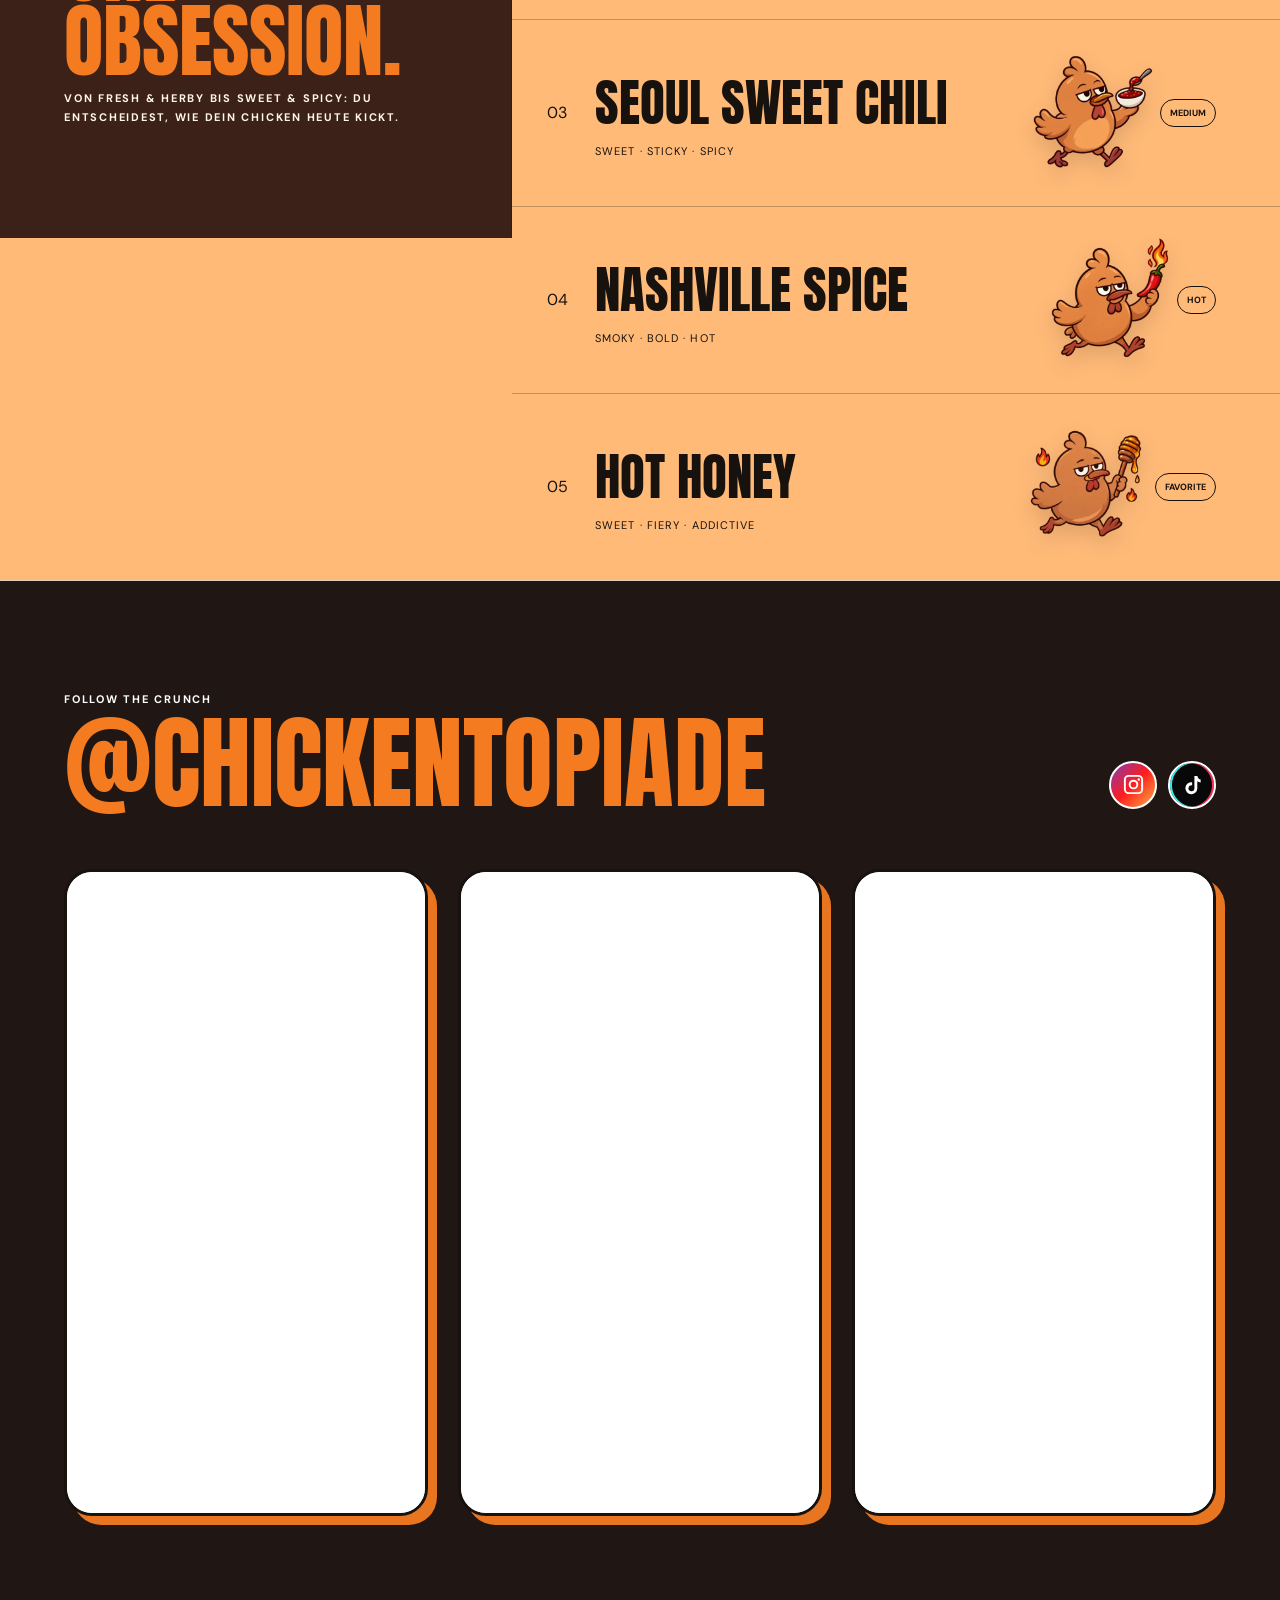
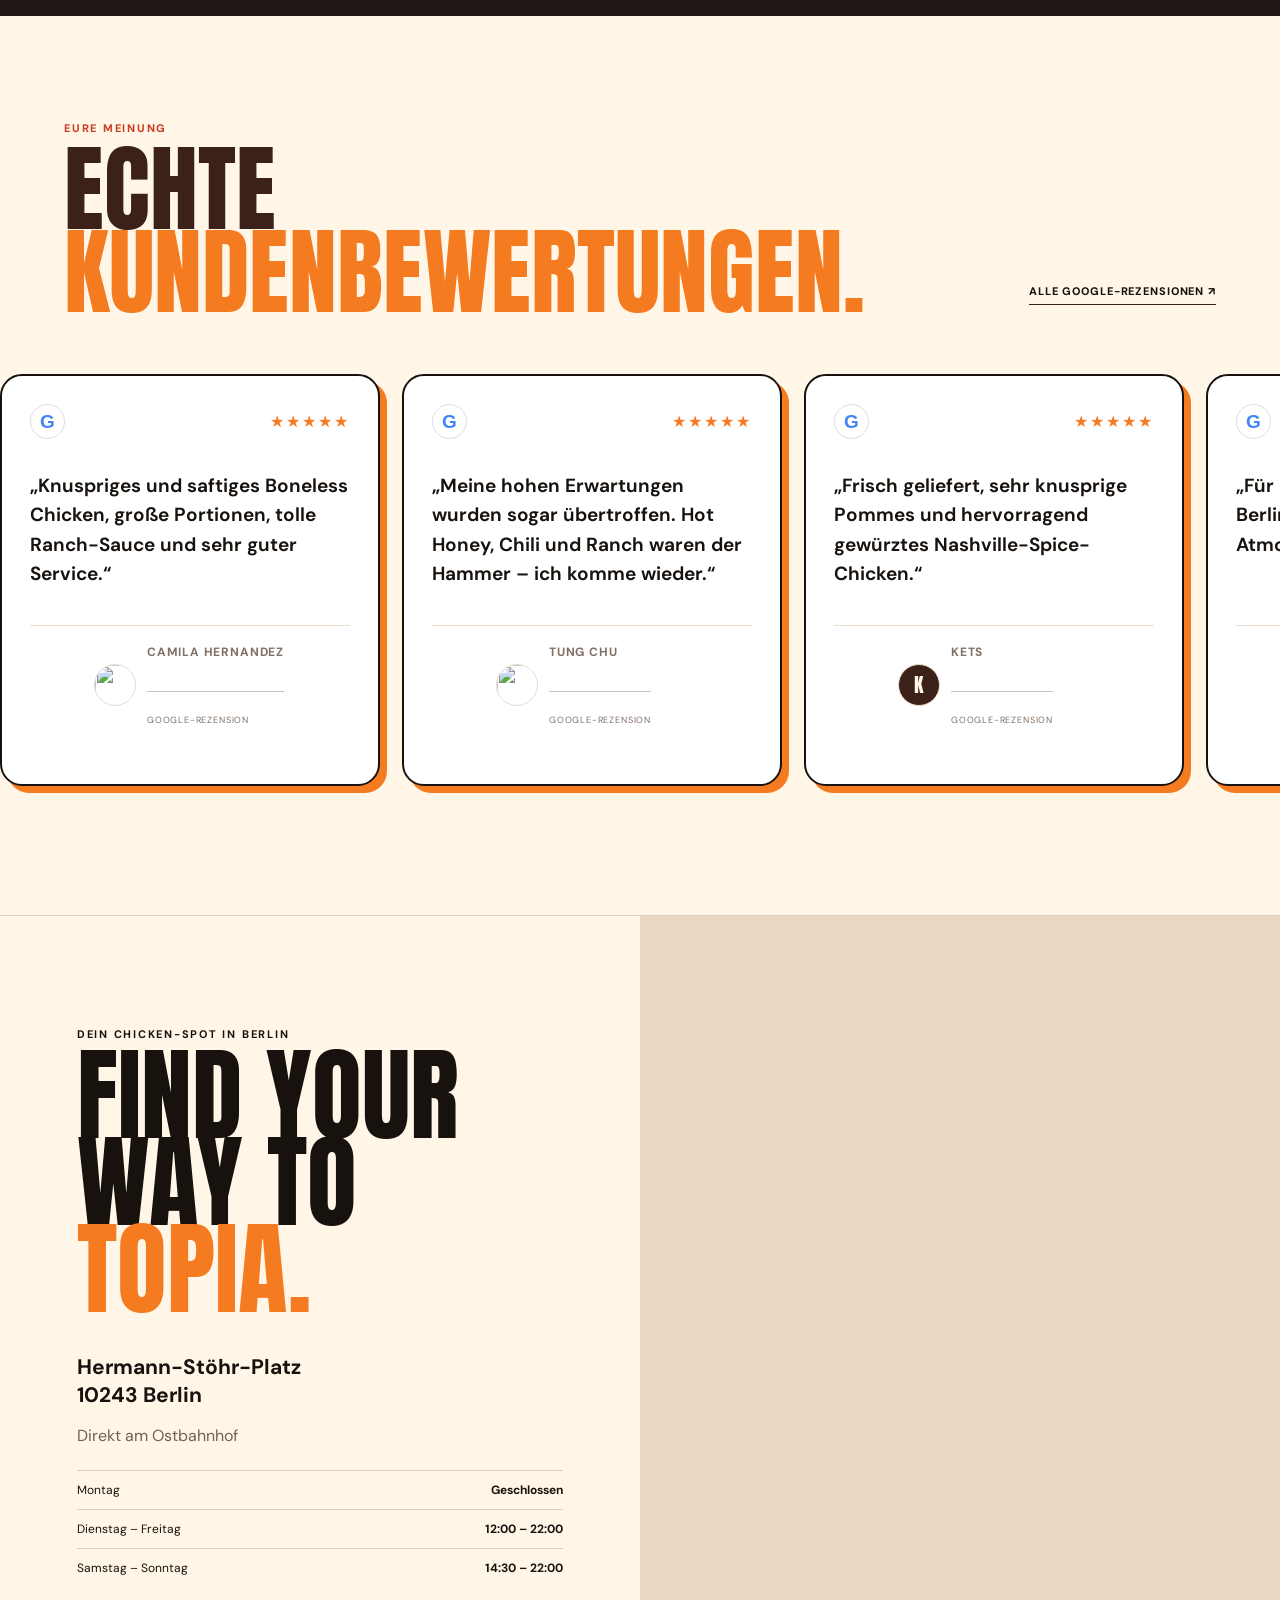
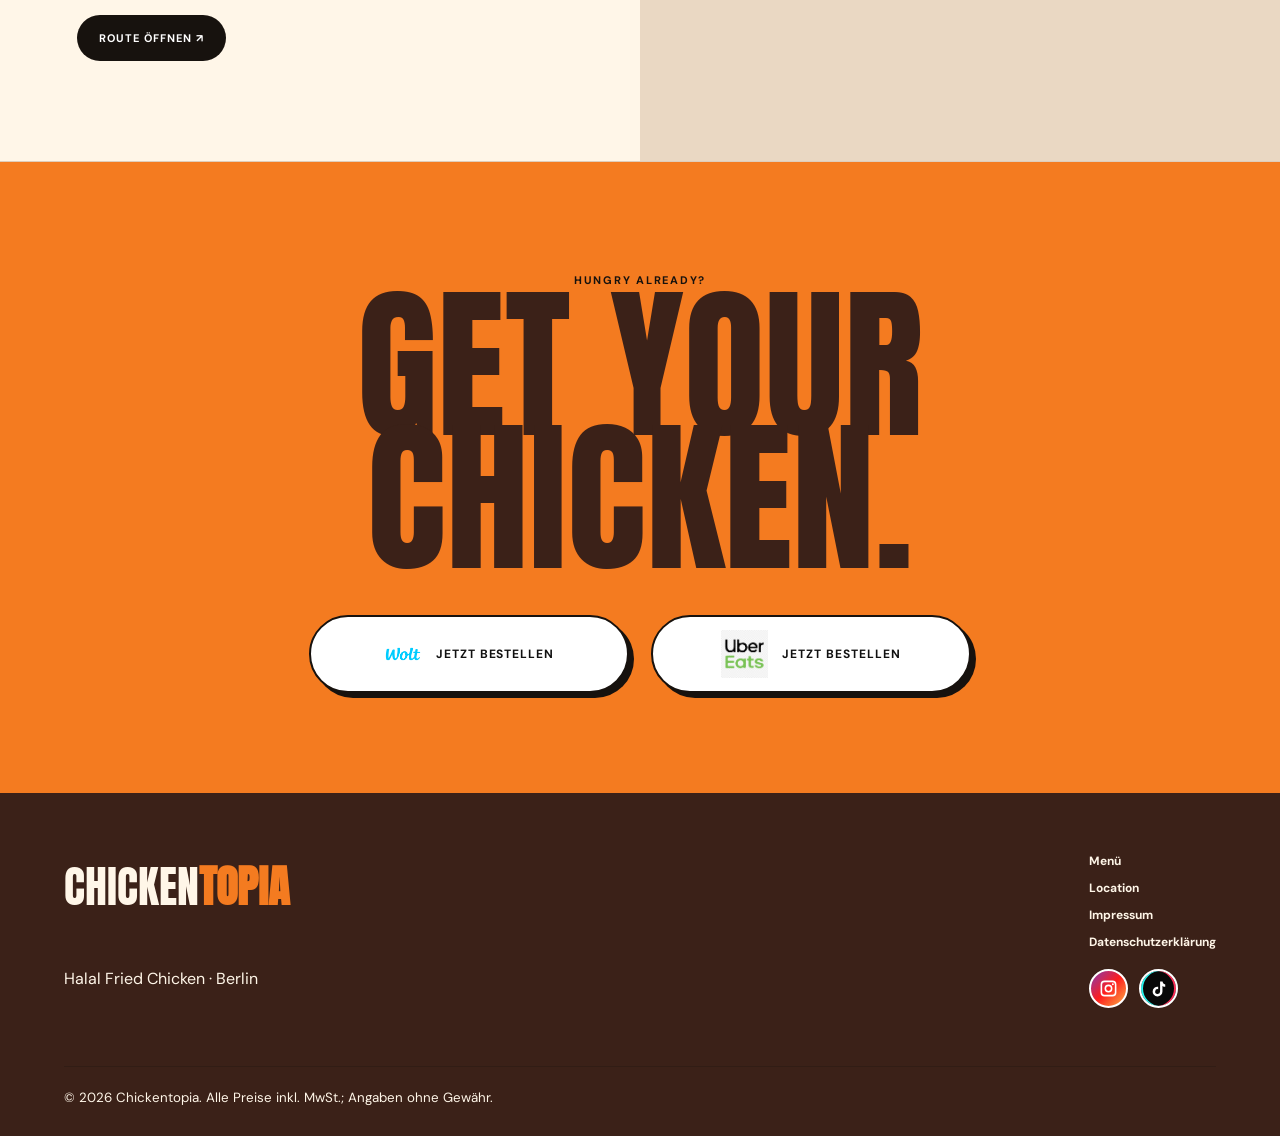
==== commit 4af69981: "Update index.html" ====
--- a/index.html
+++ b/index.html
@@ -63,7 +63,7 @@
       <div class="full-menu">
         <div class="full-menu-head"><p>Alles auf einen Blick</p><h3>VOLLSTÄNDIGE KARTE</h3><span>Alle Chicken-Gerichte werden mit einem Flavour deiner Wahl zubereitet.</span></div>
         <div class="menu-columns">
-          <section class="menu-category"><h4>SPAR MENÜS <small>Pommes · Ranch · Softdrink</small></h4><ul><li><span>6er Flying Wings <small>1 Flavour</small></span><b>15,90 €</b></li><li><span>10er Flying Wings <small>2 Flavours</small></span><b>21,90 €</b></li><li><span>14er Flying Wings <small>2 Flavours</small></span><b>25,90 €</b></li><li><span>6er Boneless <small>1 Flavour</small></span><b>15,90 €</b></li><li><span>10er Boneless <small>2 Flavours</small></span><b>21,90 €</b></li><li><span>14er Boneless <small>2 Flavours</small></span><b>25,90 €</b></li><li><span>2er Tender Menü</span><b>13,90 €</b></li><li><span>4er Tender Menü</span><b>18,90 €</b></li></ul><p class="price-note">Bei Mehrweggetränken ggf. zzgl. 0,15 € Pfand.</p></section>
+          <section class="menu-category"><h4>MENÜS <small>Pommes · Ranch · Softdrink</small></h4><ul><li><span>6er Flying Wings <small>1 Flavour</small></span><b>15,90 €</b></li><li><span>10er Flying Wings <small>2 Flavours</small></span><b>21,90 €</b></li><li><span>14er Flying Wings <small>2 Flavours</small></span><b>25,90 €</b></li><li><span>6er Boneless <small>1 Flavour</small></span><b>15,90 €</b></li><li><span>10er Boneless <small>2 Flavours</small></span><b>21,90 €</b></li><li><span>14er Boneless <small>2 Flavours</small></span><b>25,90 €</b></li><li><span>2er Tender Menü</span><b>13,90 €</b></li><li><span>4er Tender Menü</span><b>18,90 €</b></li></ul><p class="price-note">Bei Mehrweggetränken ggf. zzgl. 0,15 € Pfand.</p></section>
           <section class="menu-category"><h4>CHICKEN <small>inkl. Ranch Dip</small></h4><ul><li><span>6er Wings</span><b>9,50 €</b></li><li><span>10er Wings</span><b>14,90 €</b></li><li><span>14er Wings</span><b>18,90 €</b></li><li><span>6er Boneless</span><b>9,50 €</b></li><li><span>10er Boneless</span><b>14,90 €</b></li><li><span>14er Boneless</span><b>18,90 €</b></li><li><span>2er Tenders</span><b>6,90 €</b></li><li><span>4er Tenders</span><b>11,90 €</b></li></ul></section>
           <section class="menu-category"><h4>SANDWICH &amp; SIDES</h4><ul><li><span>Abu Topia Sandwich <small>2 Tenders, Coleslaw, Pommes, Chickentopia- &amp; Ranch-Soße</small></span><b>12,90 €</b></li><li><span>Pommes frites</span><b>4,90 €</b></li></ul><h4 class="subhead">EXTRA FLAVOURS</h4><ul><li><span>Basil Bomb</span><b>2,50 €</b></li><li><span>Lemon Pepper Kick</span><b>2,50 €</b></li><li><span>Seoul Sweet Chili</span><b>2,50 €</b></li><li><span>Hot Honey</span><b>2,50 €</b></li></ul></section>
           <section class="menu-category"><h4>DIPS &amp; DRINKS</h4><ul><li><span>Ranch Dip</span><b>2,50 €</b></li><li><span>Chickentopia Dip</span><b>2,50 €</b></li><li><span>Mayonnaise</span><b>0,70 €</b></li><li><span>Ketchup</span><b>0,70 €</b></li><li><span>Fritz-Kola / Fritz-Limo 0,2 l <small>verschiedene Sorten</small></span><b>2,90 €</b></li><li><span>Capri-Sun 0,2 l <small>Orange oder Safari Fruits</small></span><b>1,00 €</b></li></ul></section>
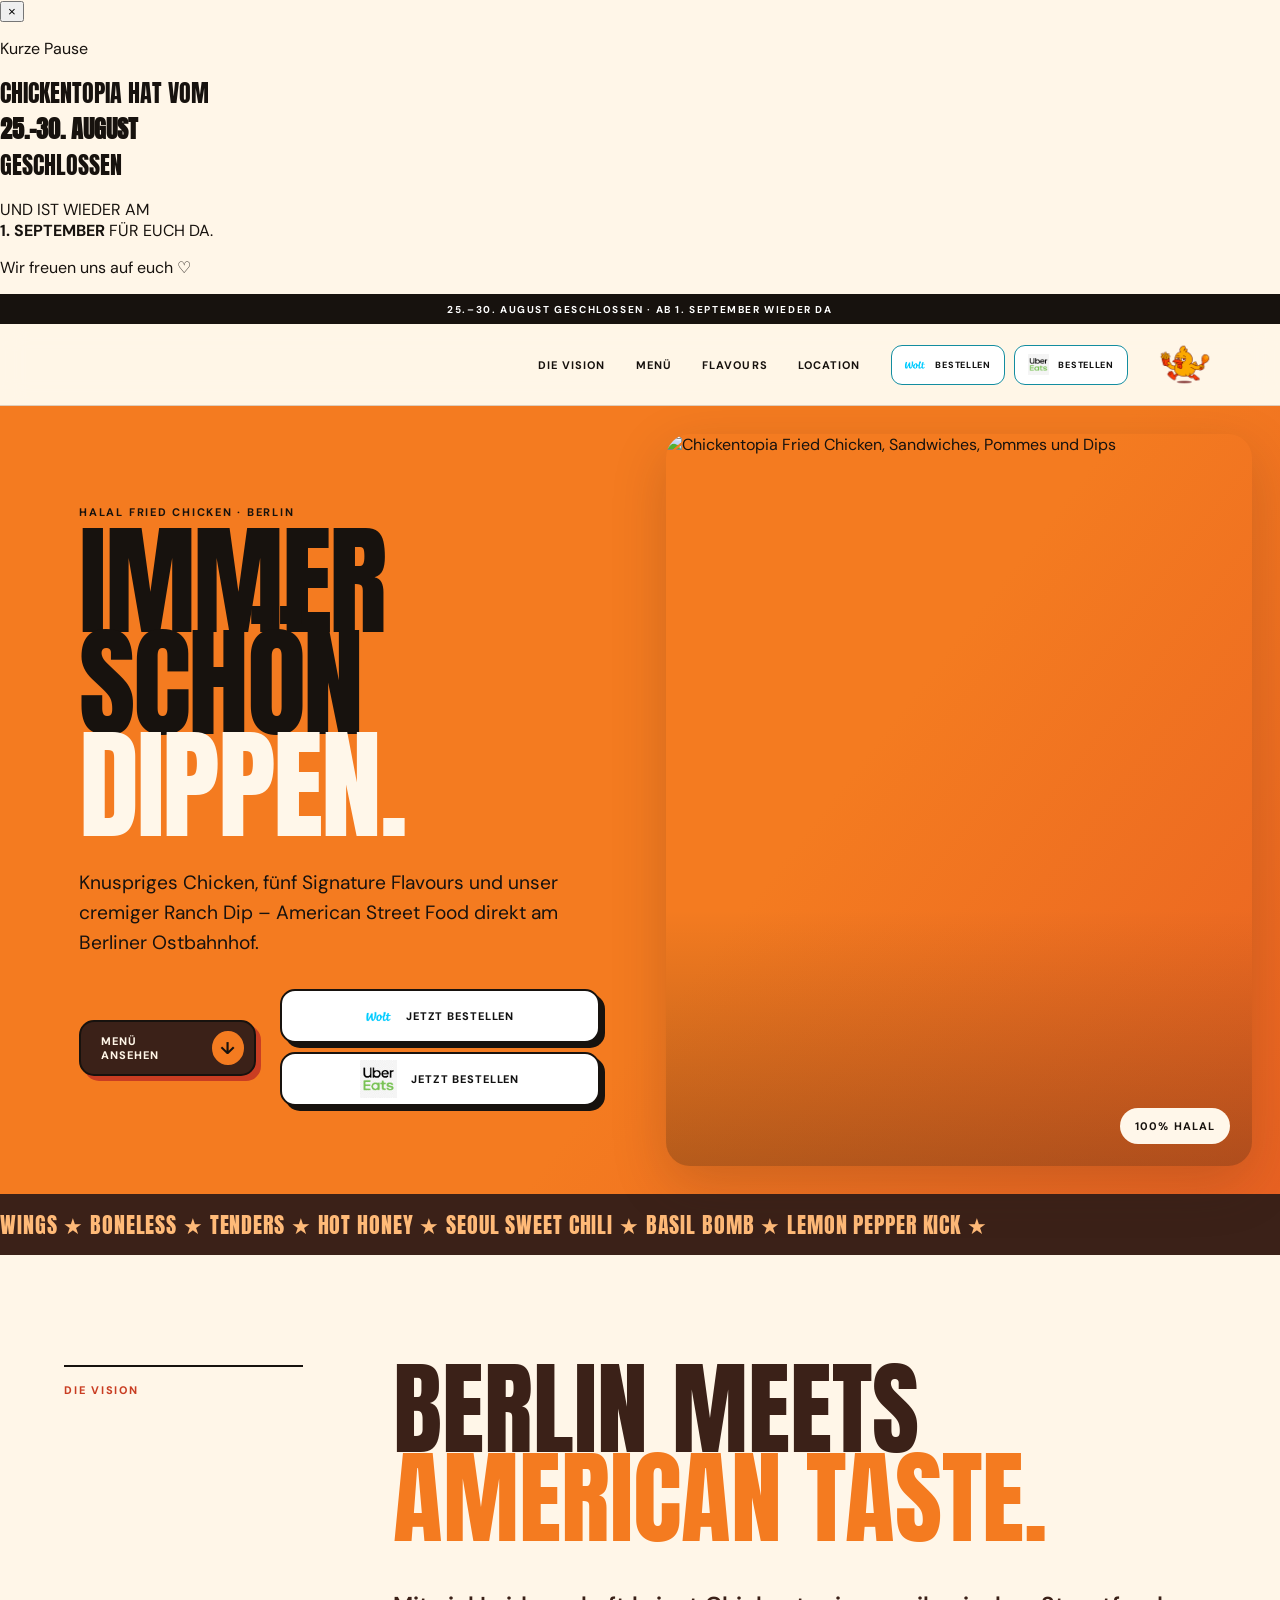
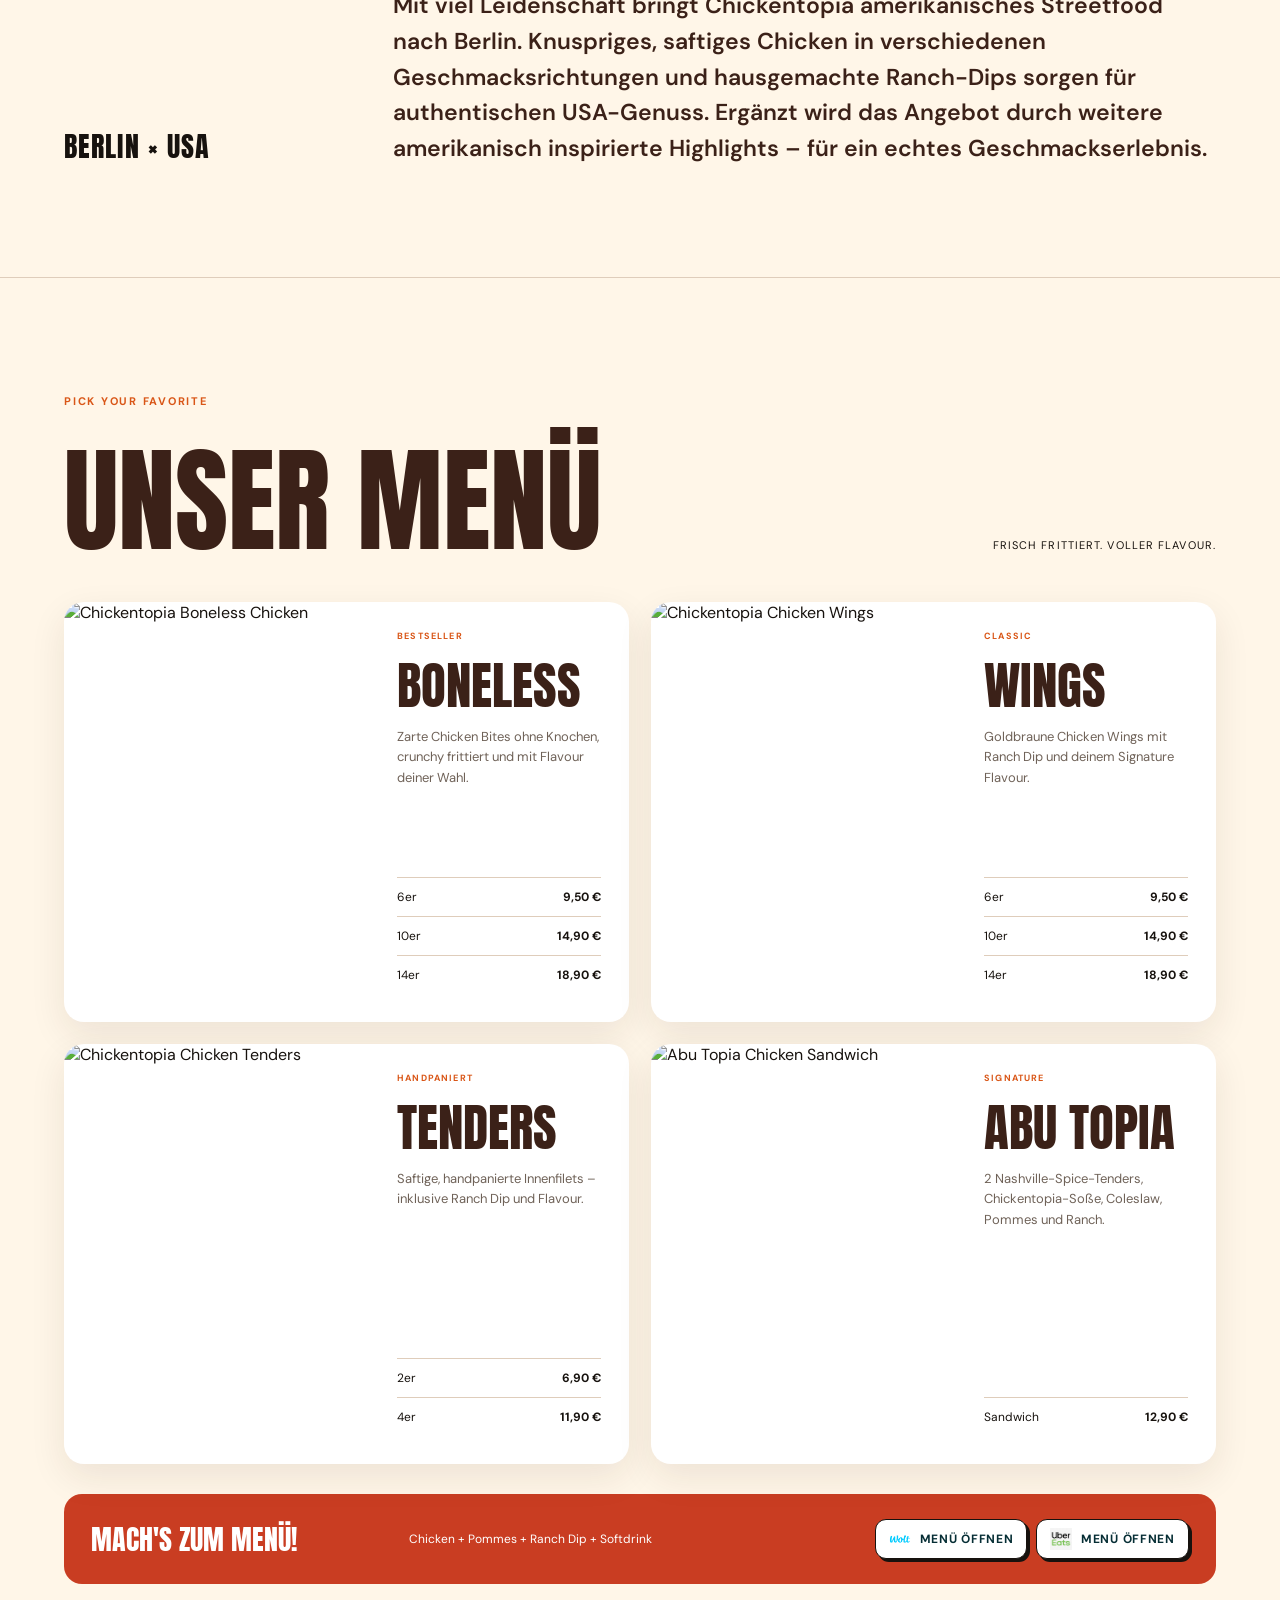
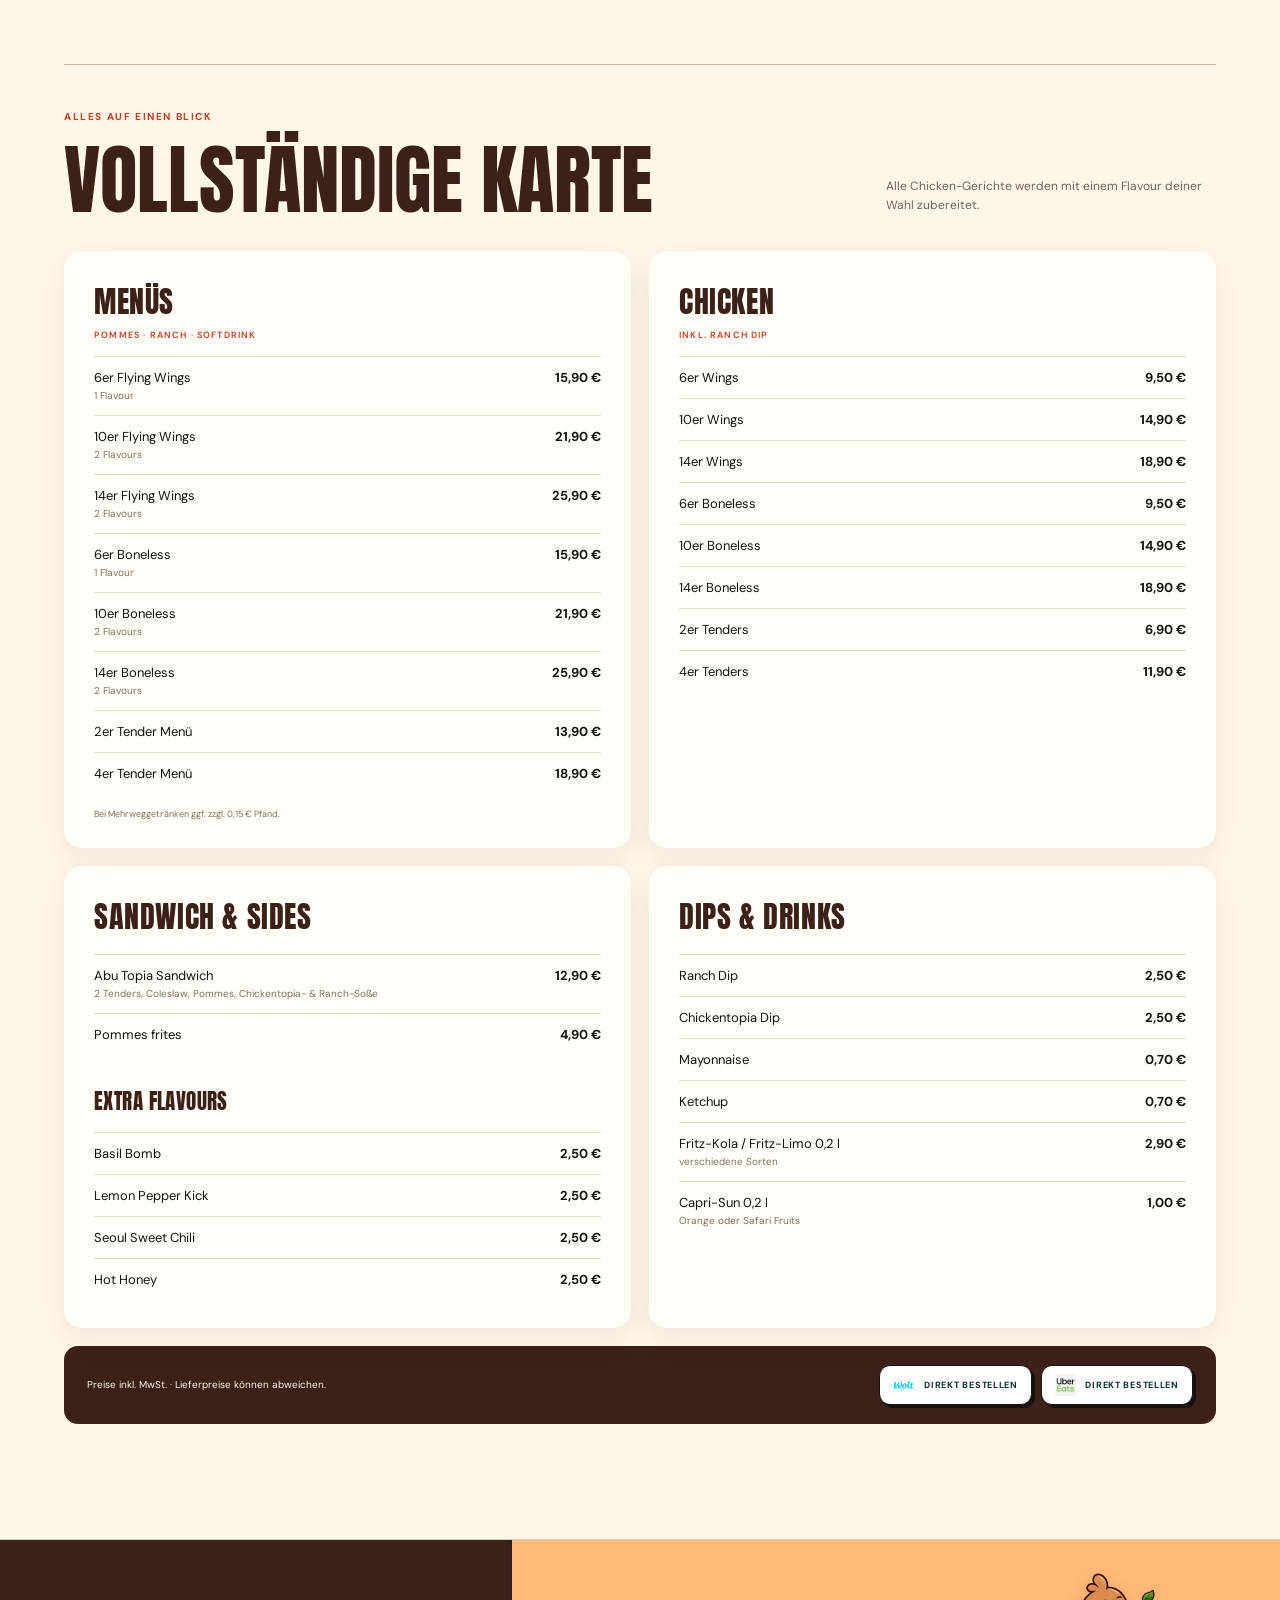
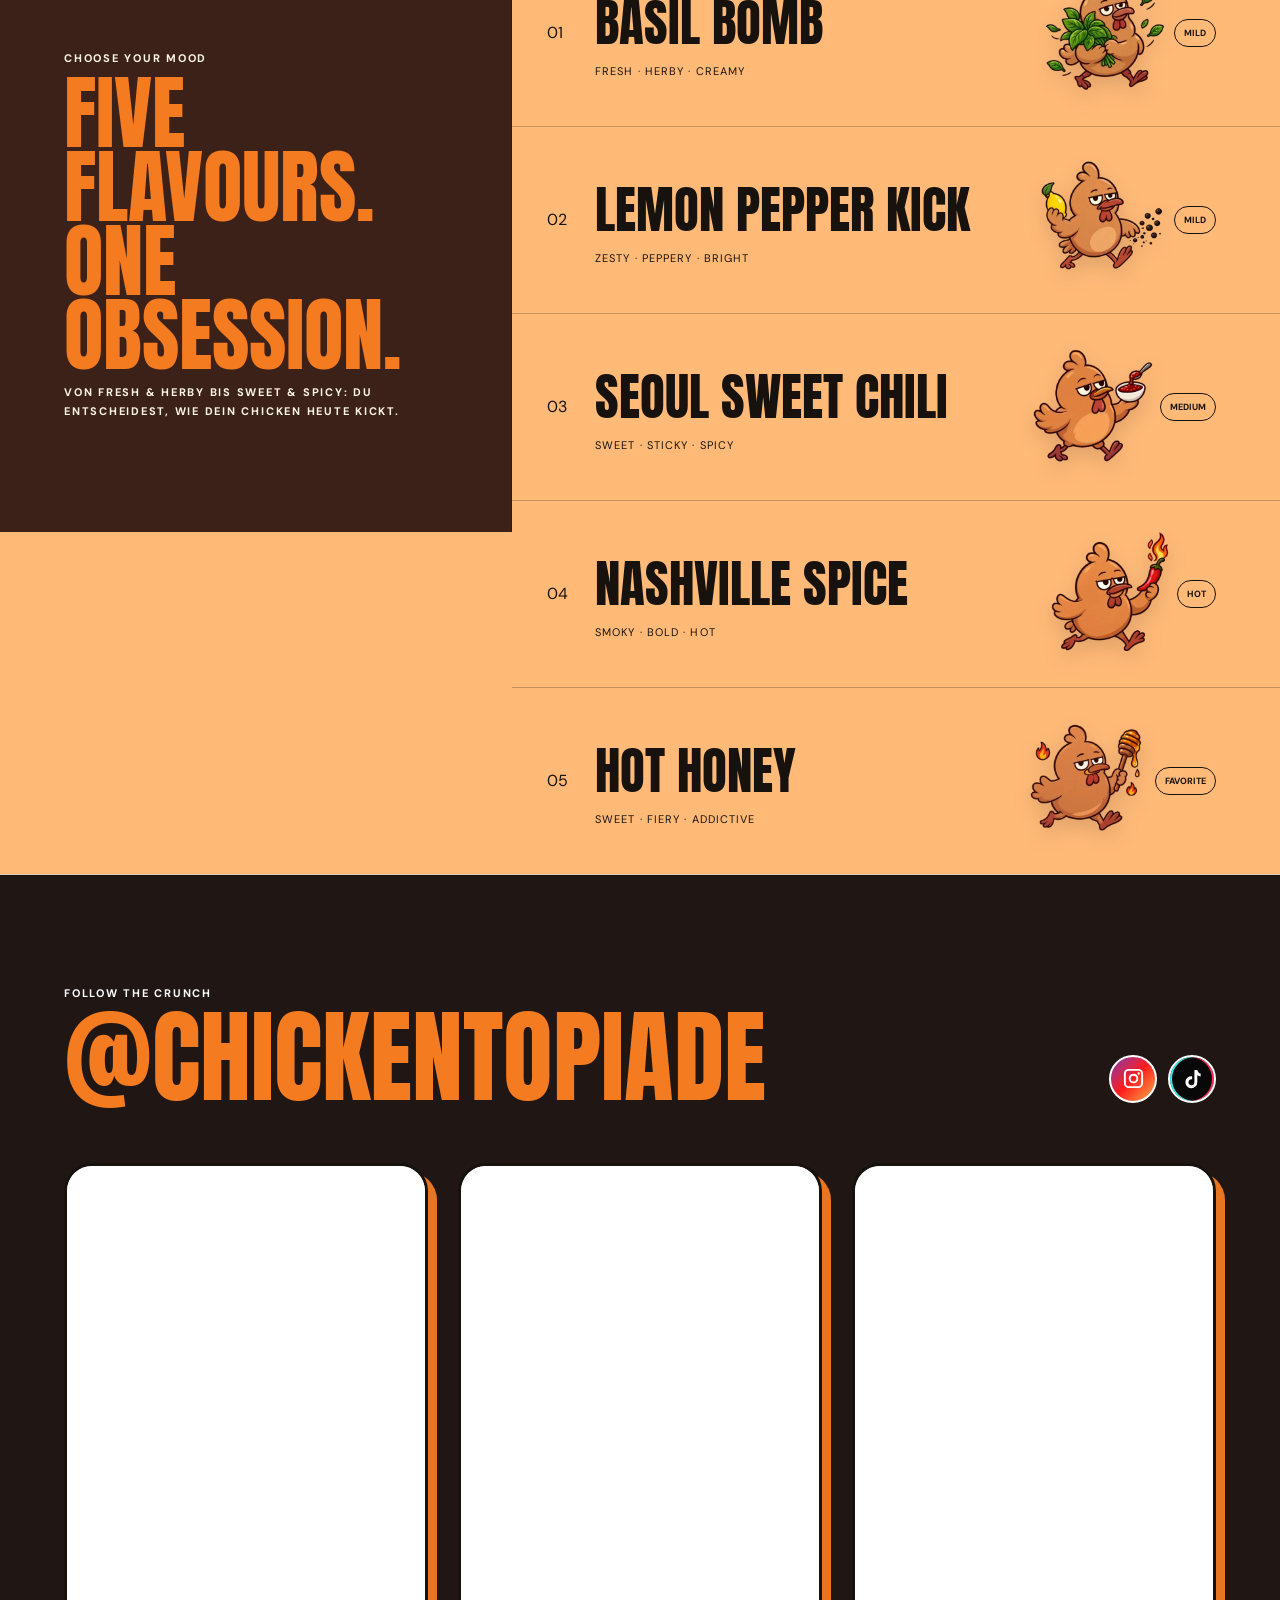
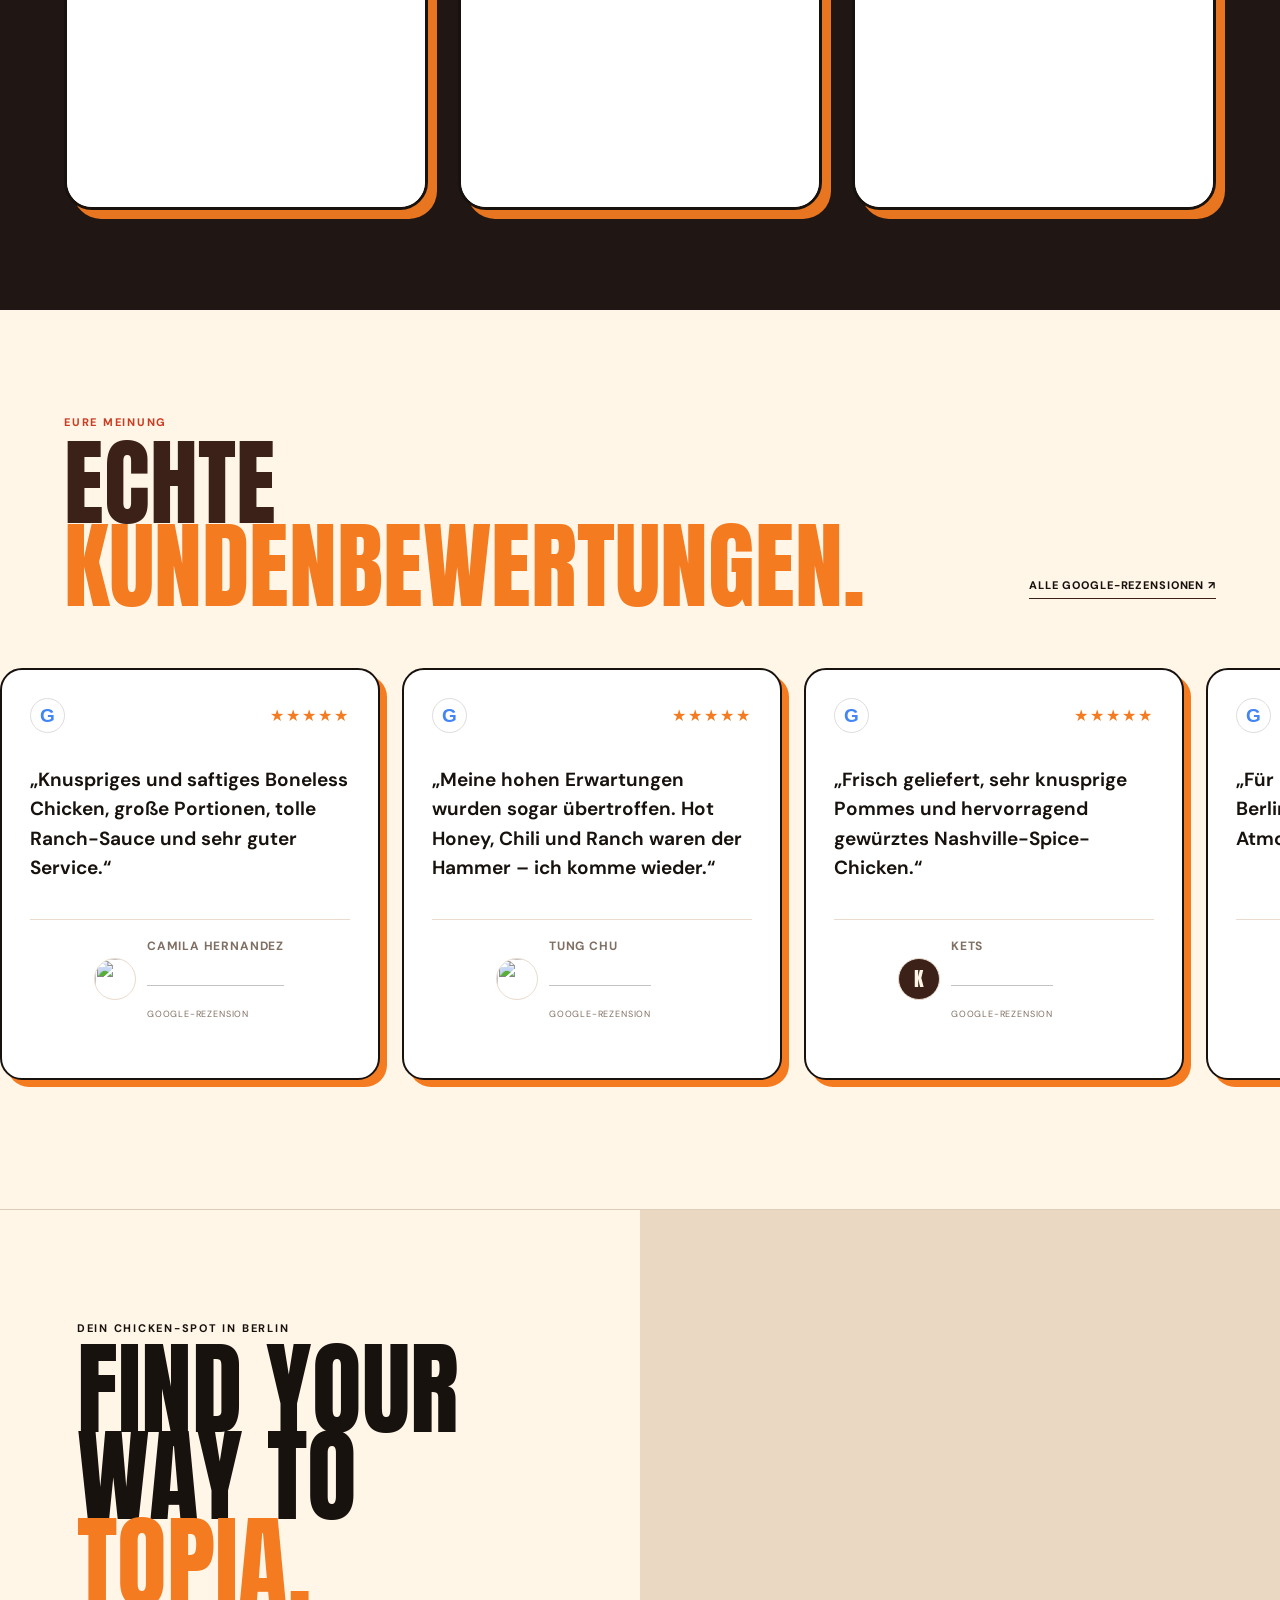
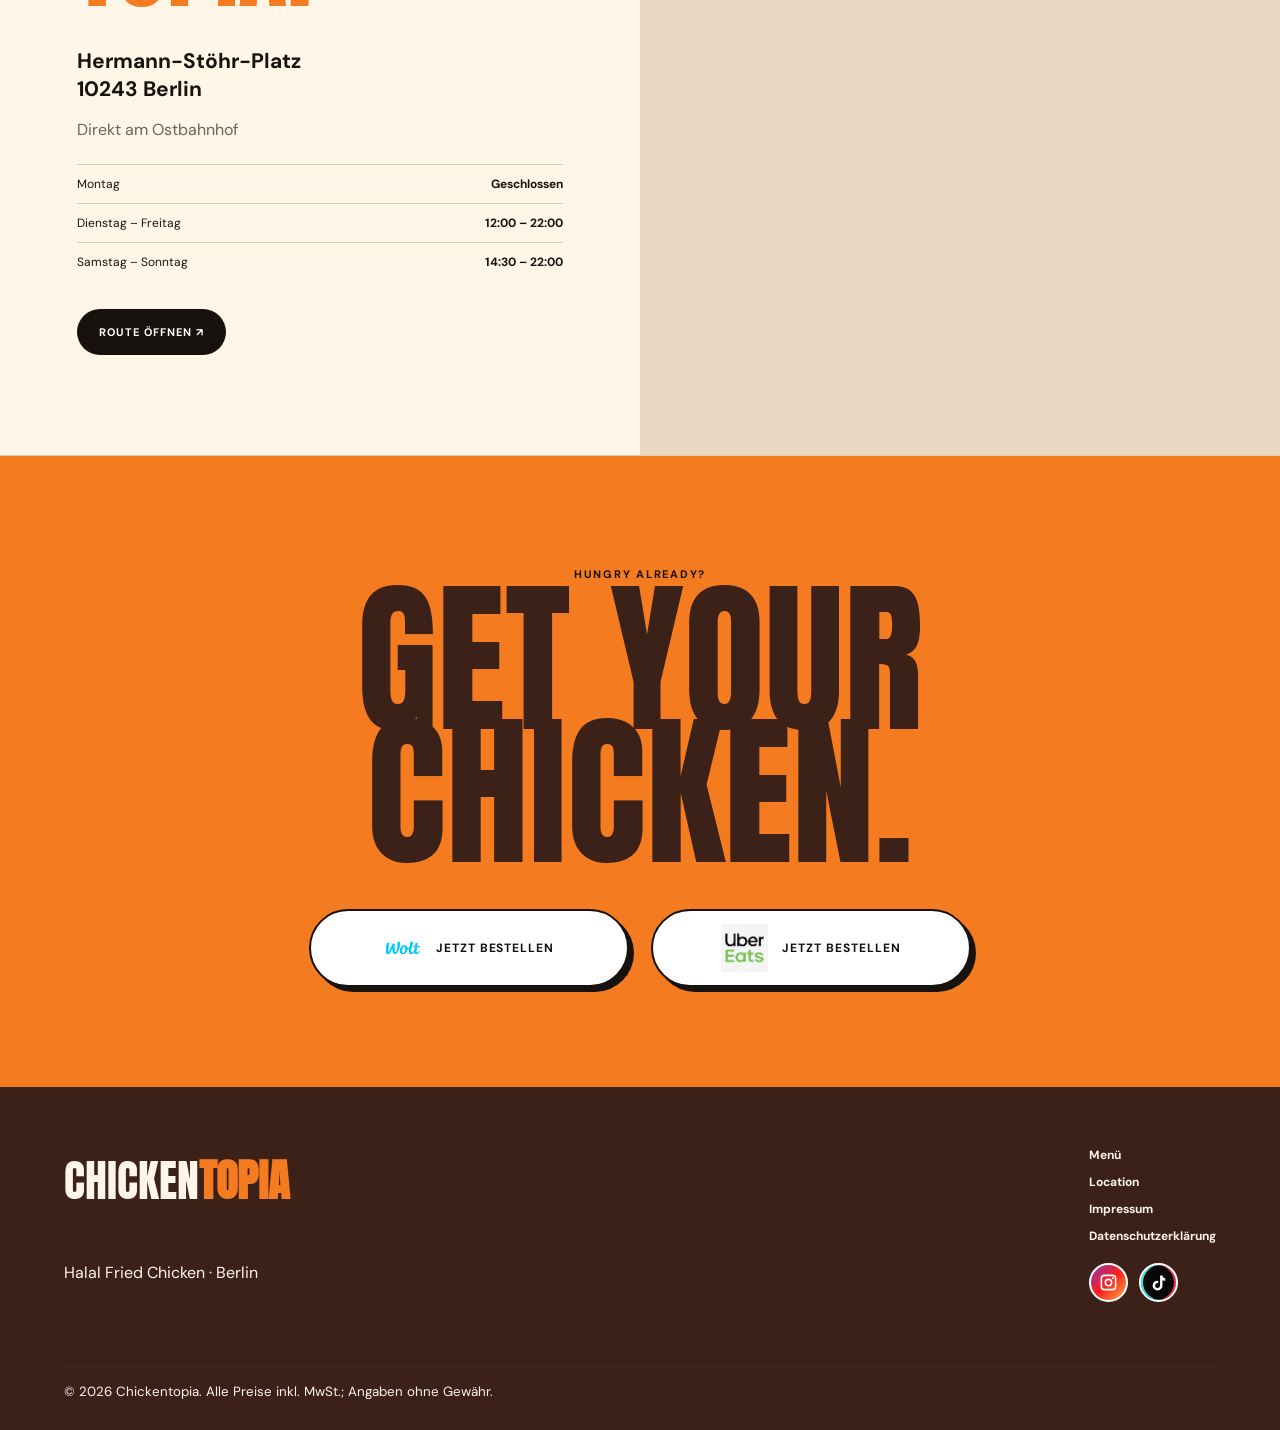
==== commit 3ef31450: "Add temporary closure popup for 25–30 August" ====
--- a/index.html
+++ b/index.html
@@ -4,10 +4,12 @@
   <meta charset="UTF-8">
   <meta name="viewport" content="width=device-width, initial-scale=1.0">
   <meta name="theme-color" content="#ffcc00">
-  <link rel="icon" href="/favicon.ico?v=3" sizes="any">
-  <link rel="icon" type="image/png" sizes="32x32" href="/assets/favicon-32x32.png?v=3">
-  <link rel="icon" type="image/png" sizes="16x16" href="/assets/favicon-16x16.png?v=3">
-  <link rel="apple-touch-icon" sizes="180x180" href="/assets/chickentopia-favicon.png?v=3">
+  <link rel="icon" href="/favicon.ico" sizes="any">
+  <link rel="icon" type="image/png" sizes="48x48" href="/assets/favicon-48x48.png">
+  <link rel="icon" type="image/png" sizes="96x96" href="/assets/favicon-96x96.png">
+  <link rel="icon" type="image/png" sizes="32x32" href="/assets/favicon-32x32.png">
+  <link rel="icon" type="image/png" sizes="16x16" href="/assets/favicon-16x16.png">
+  <link rel="apple-touch-icon" sizes="180x180" href="/assets/chickentopia-favicon.png">
   <meta name="description" content="Chickentopia Berlin: Halal Fried Chicken, Wings, Boneless Chicken und Tenders mit einzigartigen Flavours. Am Hermann-Stöhr-Platz nahe Ostbahnhof oder via Wolt und Uber Eats bestellen.">
   <meta property="og:title" content="Chickentopia Berlin | Halal Fried Chicken">
   <meta property="og:description" content="Crunchy, saucy, unforgettable. Entdecke Wings, Boneless, Tenders und unsere Signature Flavours in Berlin.">
@@ -20,7 +22,20 @@
   <script type="application/ld+json">{"@context":"https://schema.org","@type":"FastFoodRestaurant","name":"Chickentopia","servesCuisine":["Fried Chicken","Halal","American"],"address":{"@type":"PostalAddress","streetAddress":"Hermann-Stöhr-Platz","postalCode":"10243","addressLocality":"Berlin","addressCountry":"DE"},"sameAs":["https://www.instagram.com/chickentopiade/"],"url":"https://www.instagram.com/chickentopiade/","image":"https://tb-static.uber.com/prod/image-proc/processed_images/dbe100ffac535075592fb37d4d0f6a33/5283d81c664b43c5f57a3a186d273063.jpeg","openingHoursSpecification":[{"@type":"OpeningHoursSpecification","dayOfWeek":["Tuesday","Wednesday","Thursday","Friday"],"opens":"12:00","closes":"22:00"},{"@type":"OpeningHoursSpecification","dayOfWeek":["Saturday","Sunday"],"opens":"14:30","closes":"22:00"}]}</script>
 </head>
 <body>
-  <div class="announcement">HALAL FRIED CHICKEN · BERLIN OSTBAHNHOF · DI–SO GEÖFFNET</div>
+  <div class="closure-popup" id="closure-popup" role="dialog" aria-modal="true" aria-labelledby="closure-title">
+    <div class="closure-popup-card">
+      <button class="closure-popup-close" type="button" aria-label="Hinweis schließen">×</button>
+      <div class="closure-popup-inner">
+        <p class="closure-eyebrow">Kurze Pause</p>
+        <h2 id="closure-title">CHICKENTOPIA HAT VOM<br><strong>25.–30. AUGUST</strong><br>GESCHLOSSEN</h2>
+        <span class="closure-divider" aria-hidden="true"></span>
+        <p class="closure-return">UND IST WIEDER AM<br><b>1. SEPTEMBER</b> FÜR EUCH DA.</p>
+        <p class="closure-signoff">Wir freuen uns auf euch <span aria-hidden="true">♡</span></p>
+      </div>
+    </div>
+  </div>
+
+  <div class="announcement">25.–30. AUGUST GESCHLOSSEN · AB 1. SEPTEMBER WIEDER DA</div>
   <header class="site-header">
     <button class="menu-toggle" type="button" aria-expanded="false" aria-controls="main-nav"><span></span><span></span><span></span><em>Menü</em></button>
     <nav id="main-nav" aria-label="Hauptnavigation">
@@ -124,6 +139,13 @@
 
   <footer><a class="brand footer-brand" href="#home"><span>CHICKEN</span><b>TOPIA</b></a><p>Halal Fried Chicken · Berlin</p><div><a href="#menu">Menü</a><a href="#location">Location</a><a href="impressum.html">Impressum</a><a href="datenschutz.html">Datenschutzerklärung</a><span class="footer-socials"><a class="social-button instagram-button" href="https://www.instagram.com/chickentopiade/" target="_blank" rel="noreferrer" aria-label="Instagram"><svg viewBox="0 0 24 24"><path d="M7 2h10a5 5 0 0 1 5 5v10a5 5 0 0 1-5 5H7a5 5 0 0 1-5-5V7a5 5 0 0 1 5-5Zm0 2a3 3 0 0 0-3 3v10a3 3 0 0 0 3 3h10a3 3 0 0 0 3-3V7a3 3 0 0 0-3-3H7Zm10.5 1.5a1.25 1.25 0 1 1 0 2.5 1.25 1.25 0 0 1 0-2.5ZM12 7a5 5 0 1 1 0 10 5 5 0 0 1 0-10Zm0 2a3 3 0 1 0 0 6 3 3 0 0 0 0-6Z"/></svg></a><a class="social-button tiktok-button" href="https://www.tiktok.com/@chickentopiade" target="_blank" rel="noreferrer" aria-label="TikTok"><svg viewBox="0 0 24 24"><path d="M14 3h3.1c.3 2 1.4 3.3 3.4 3.8v3.1A8 8 0 0 1 17 8.7v7.1a6.2 6.2 0 1 1-5.4-6.1v3.2a3.1 3.1 0 1 0 2.4 3V3Z"/></svg></a></span></div><small>© 2026 Chickentopia. Alle Preise inkl. MwSt.; Angaben ohne Gewähr.</small></footer>
   <script>
+    const closurePopup=document.querySelector('#closure-popup');
+    const closeClosurePopup=()=>{closurePopup.classList.add('is-closing');document.body.classList.remove('popup-open');sessionStorage.setItem('chickentopia-closure-seen','1');setTimeout(()=>closurePopup.hidden=true,220)};
+    if(sessionStorage.getItem('chickentopia-closure-seen')==='1'){closurePopup.hidden=true}else{document.body.classList.add('popup-open')}
+    closurePopup.querySelector('.closure-popup-close').addEventListener('click',closeClosurePopup);
+    closurePopup.addEventListener('click',event=>{if(event.target===closurePopup)closeClosurePopup()});
+    document.addEventListener('keydown',event=>{if(event.key==='Escape'&&!closurePopup.hidden)closeClosurePopup()});
+
     const toggle=document.querySelector('.menu-toggle'),nav=document.querySelector('#main-nav');
     toggle.addEventListener('click',()=>{const open=toggle.getAttribute('aria-expanded')==='true';toggle.setAttribute('aria-expanded',String(!open));nav.classList.toggle('open',!open)});
     nav.querySelectorAll('a').forEach(a=>a.addEventListener('click',()=>{toggle.setAttribute('aria-expanded','false');nav.classList.remove('open')}));
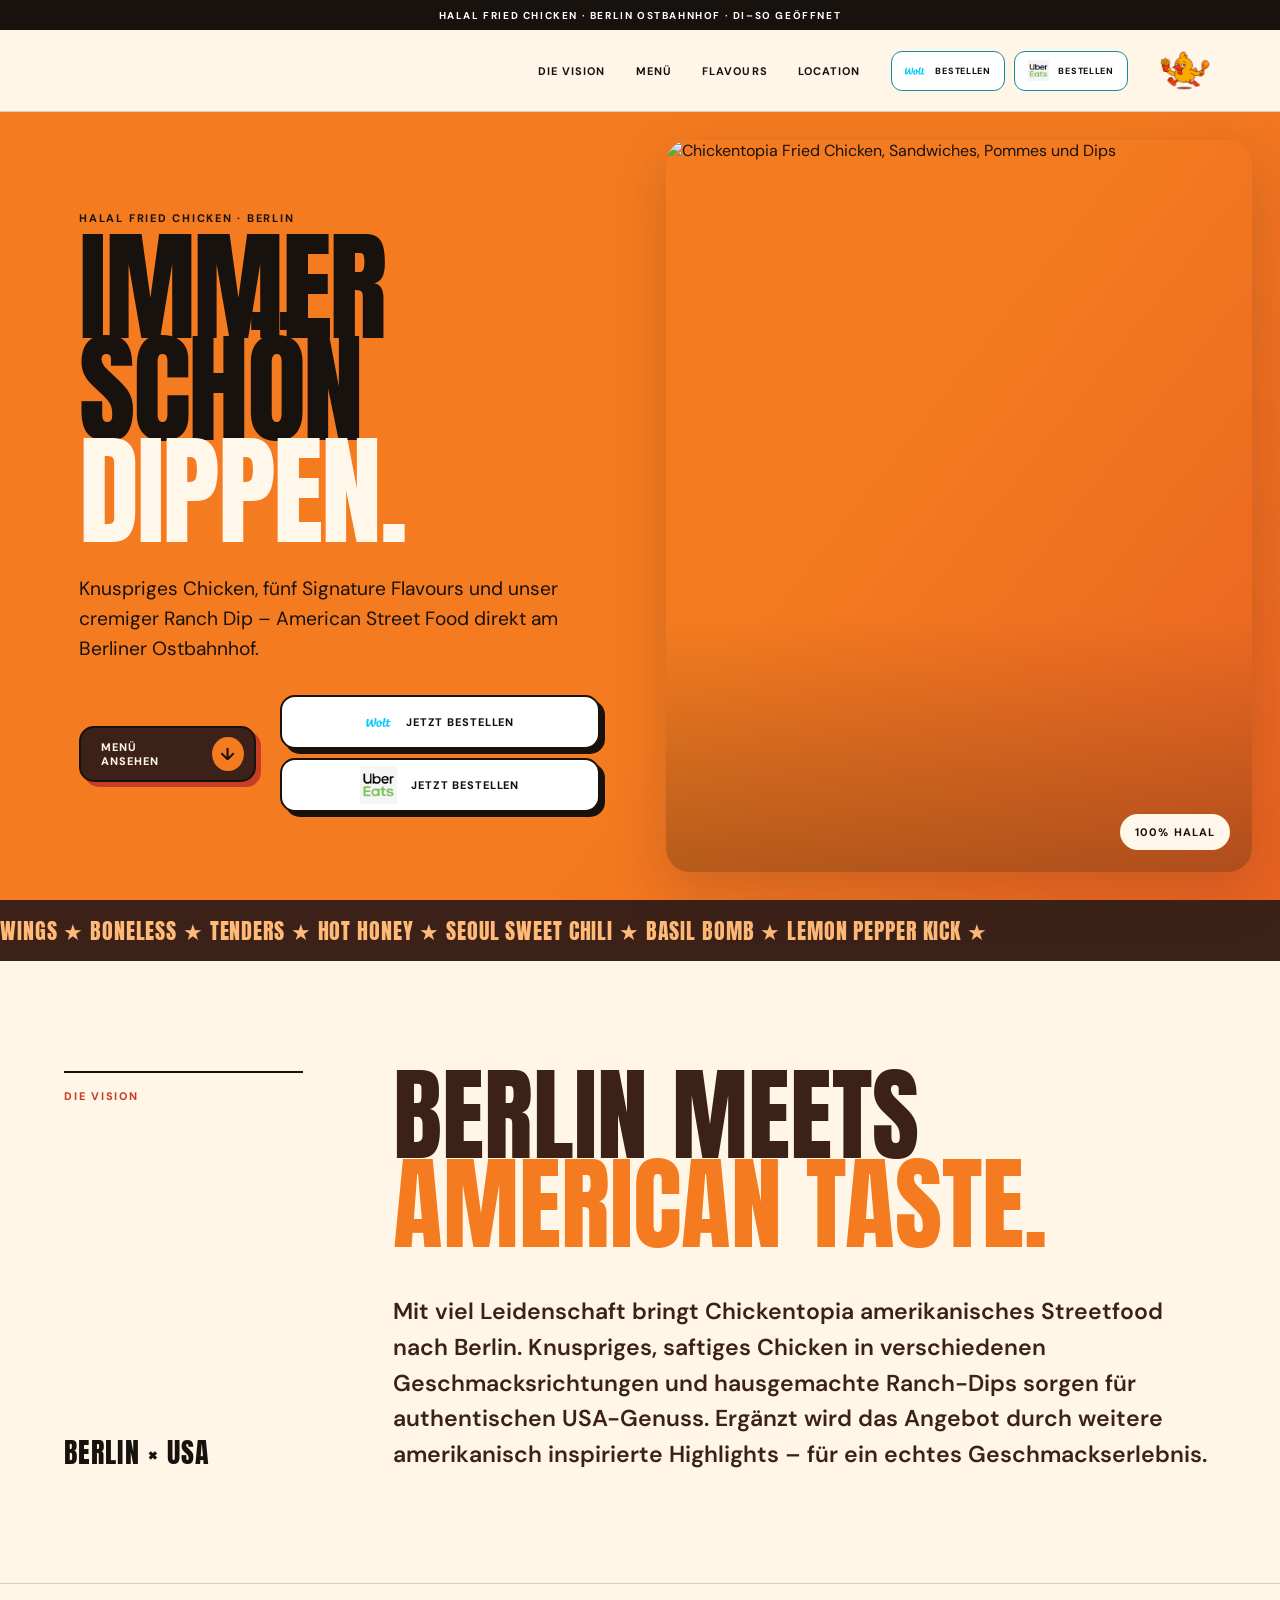
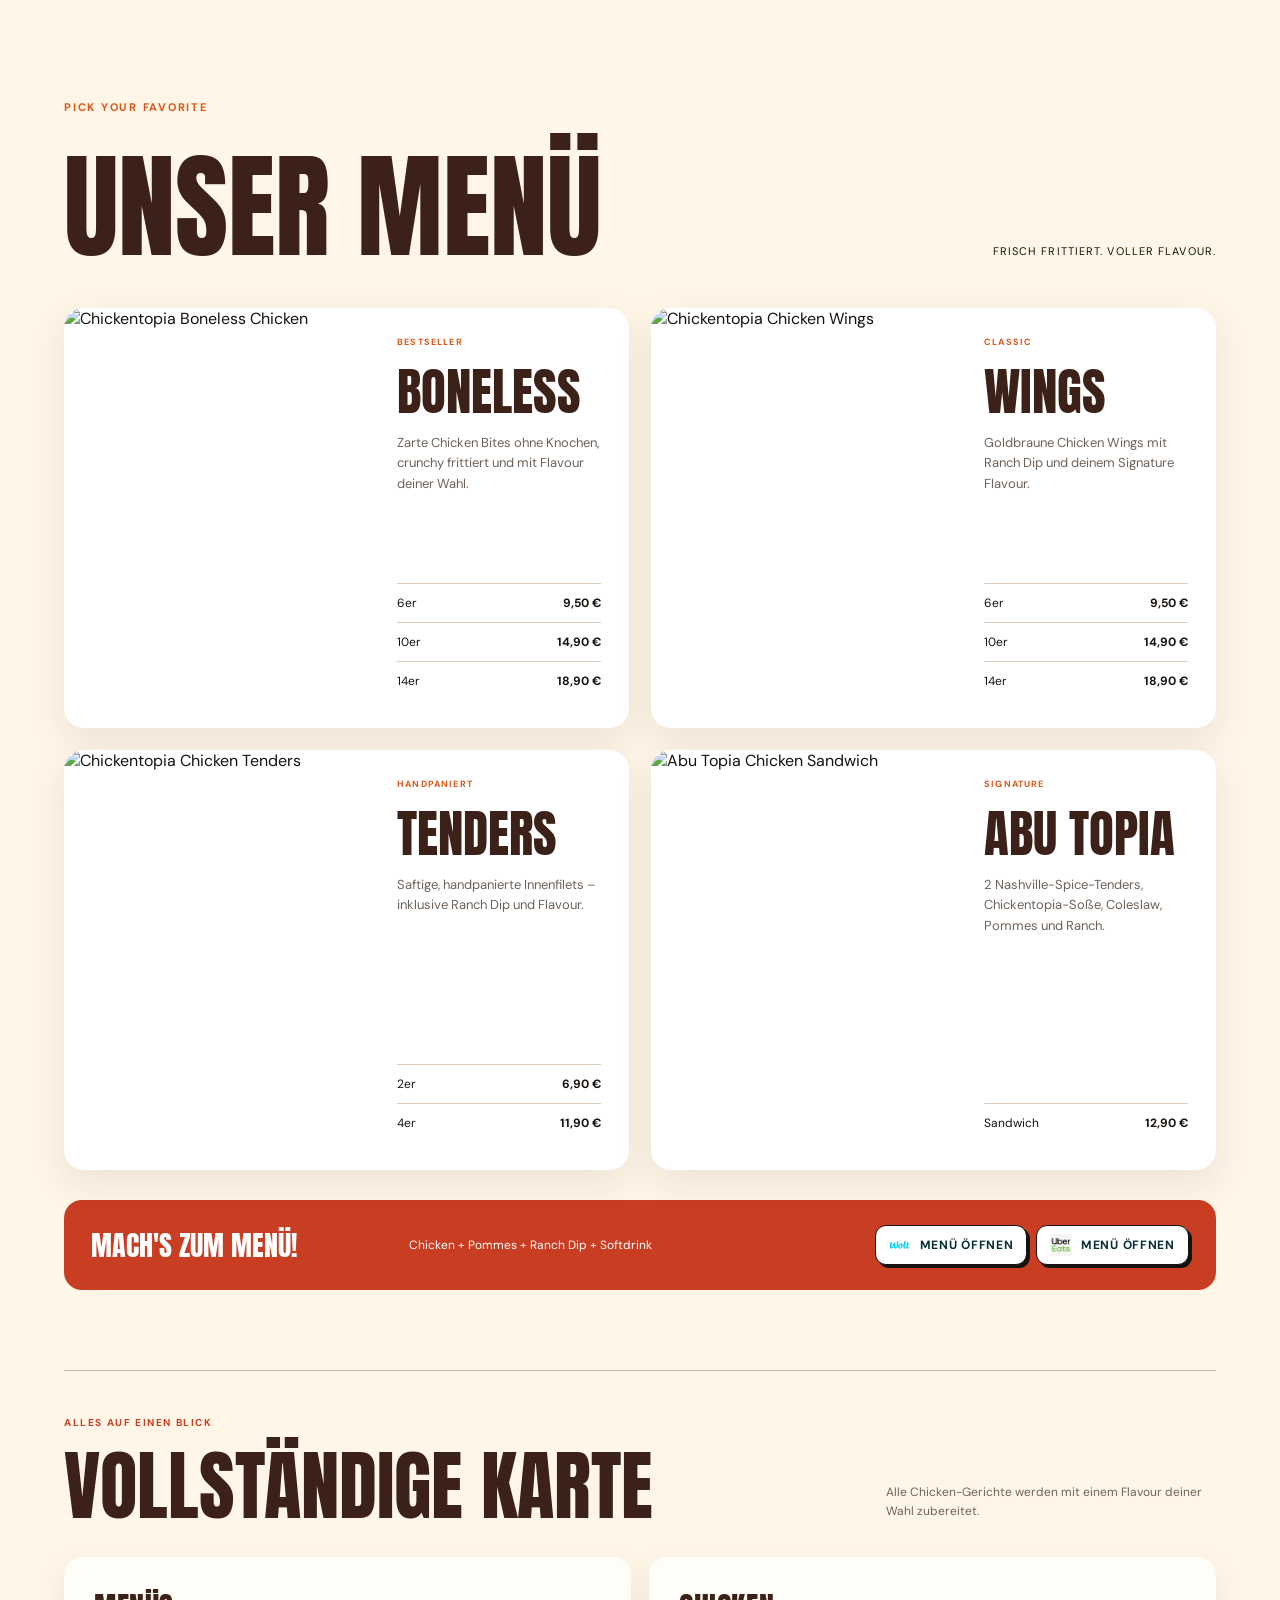
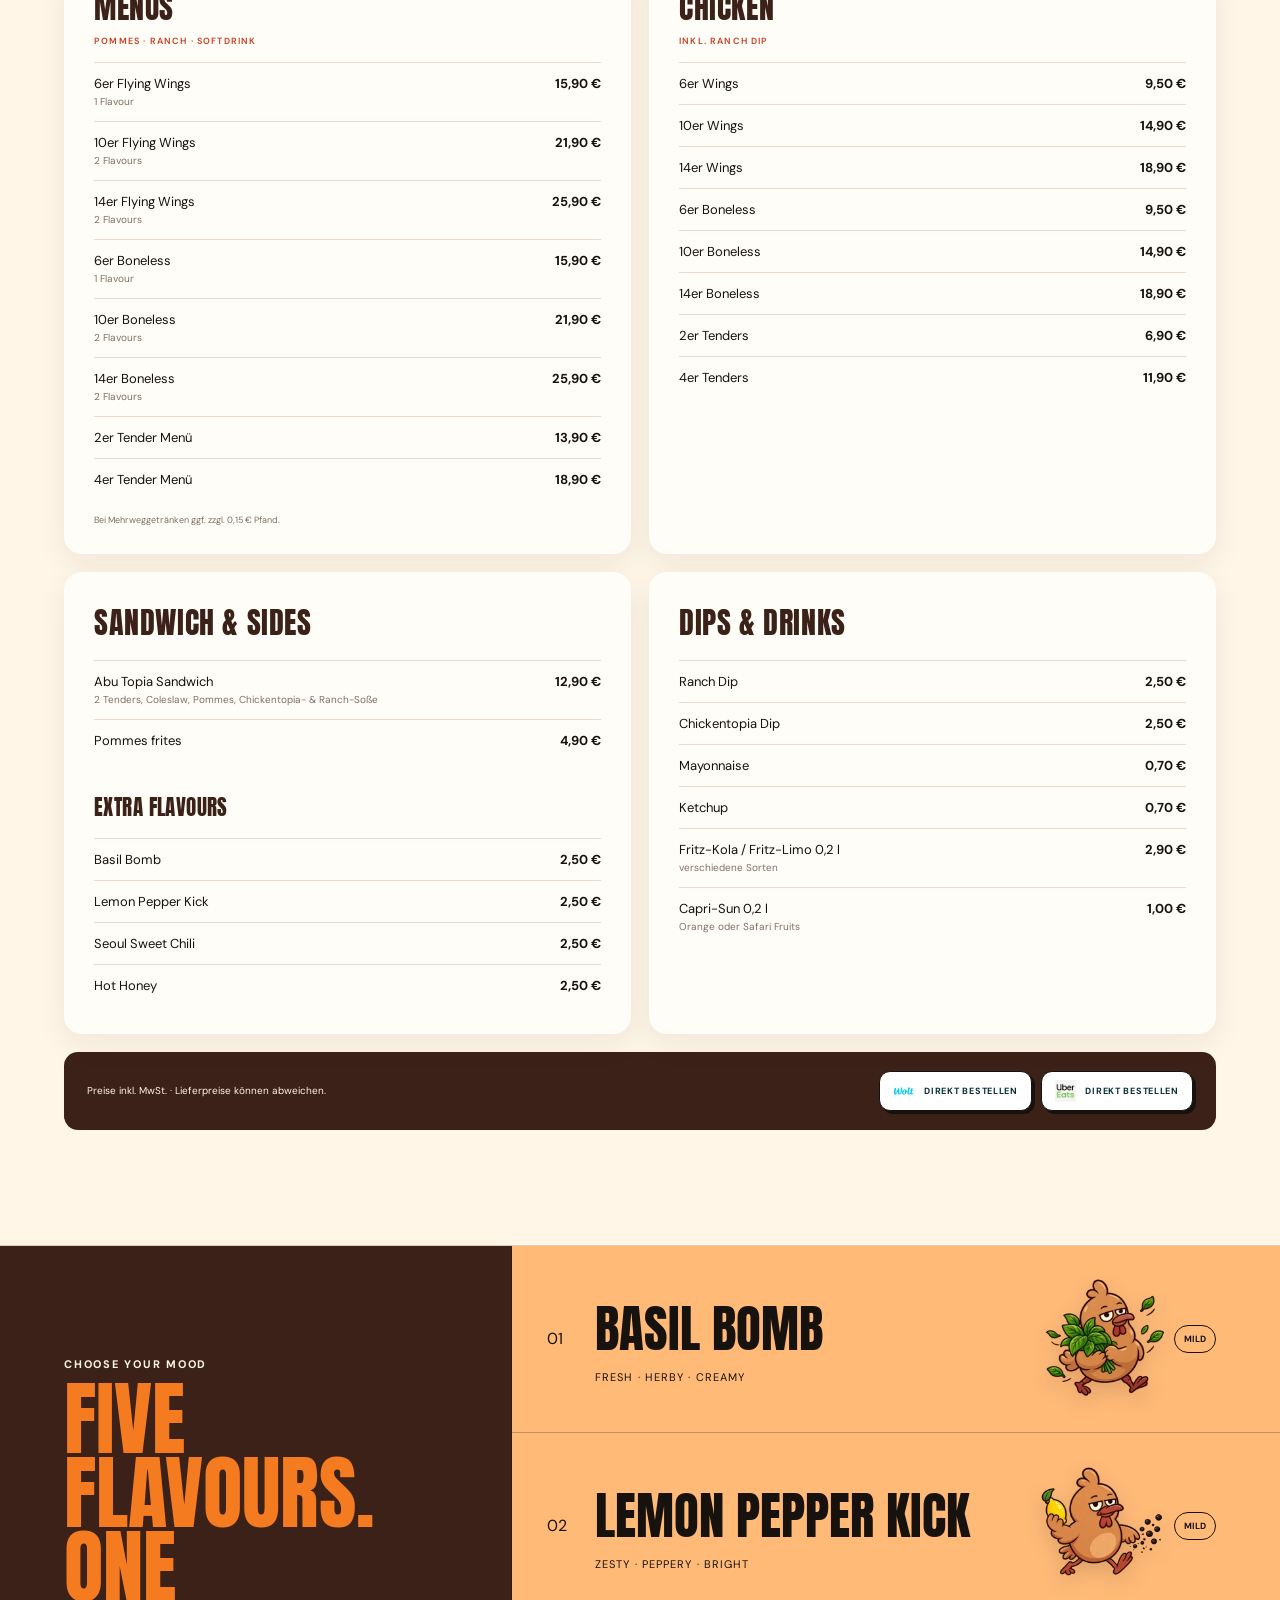
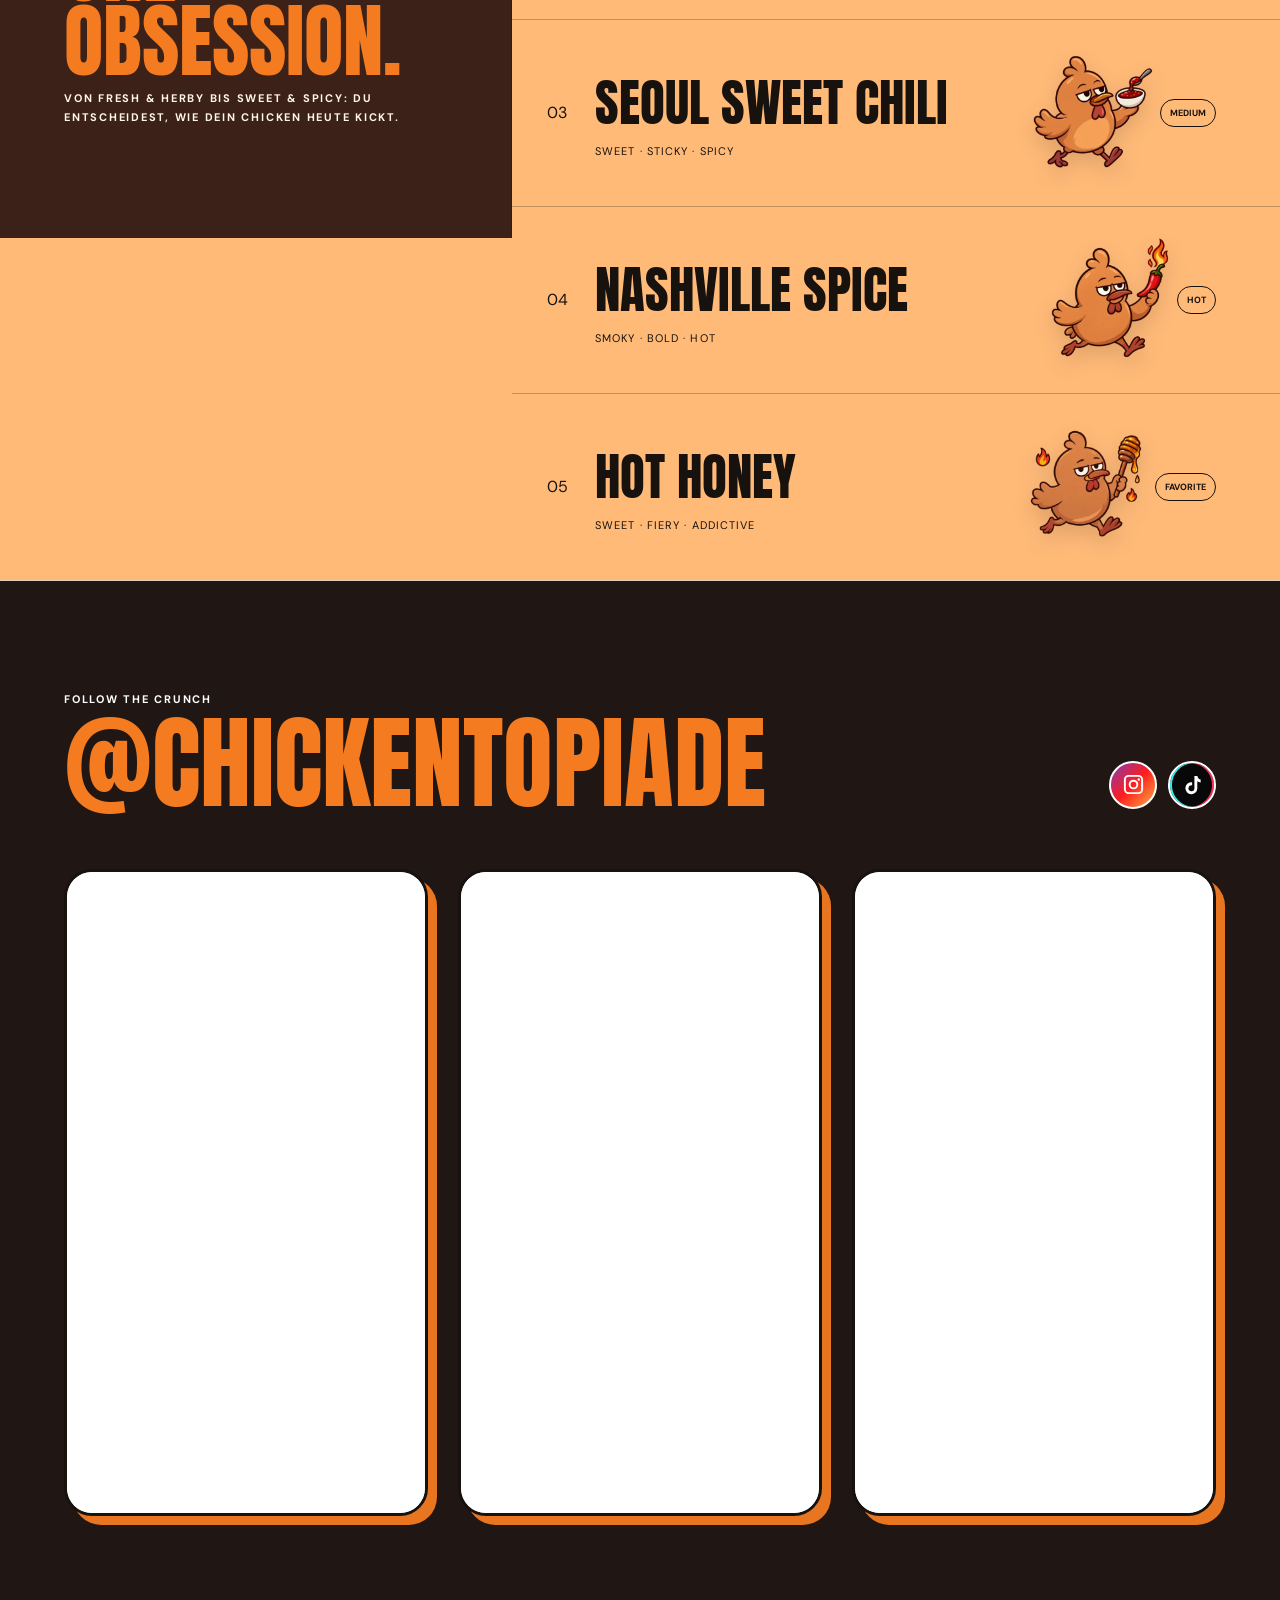
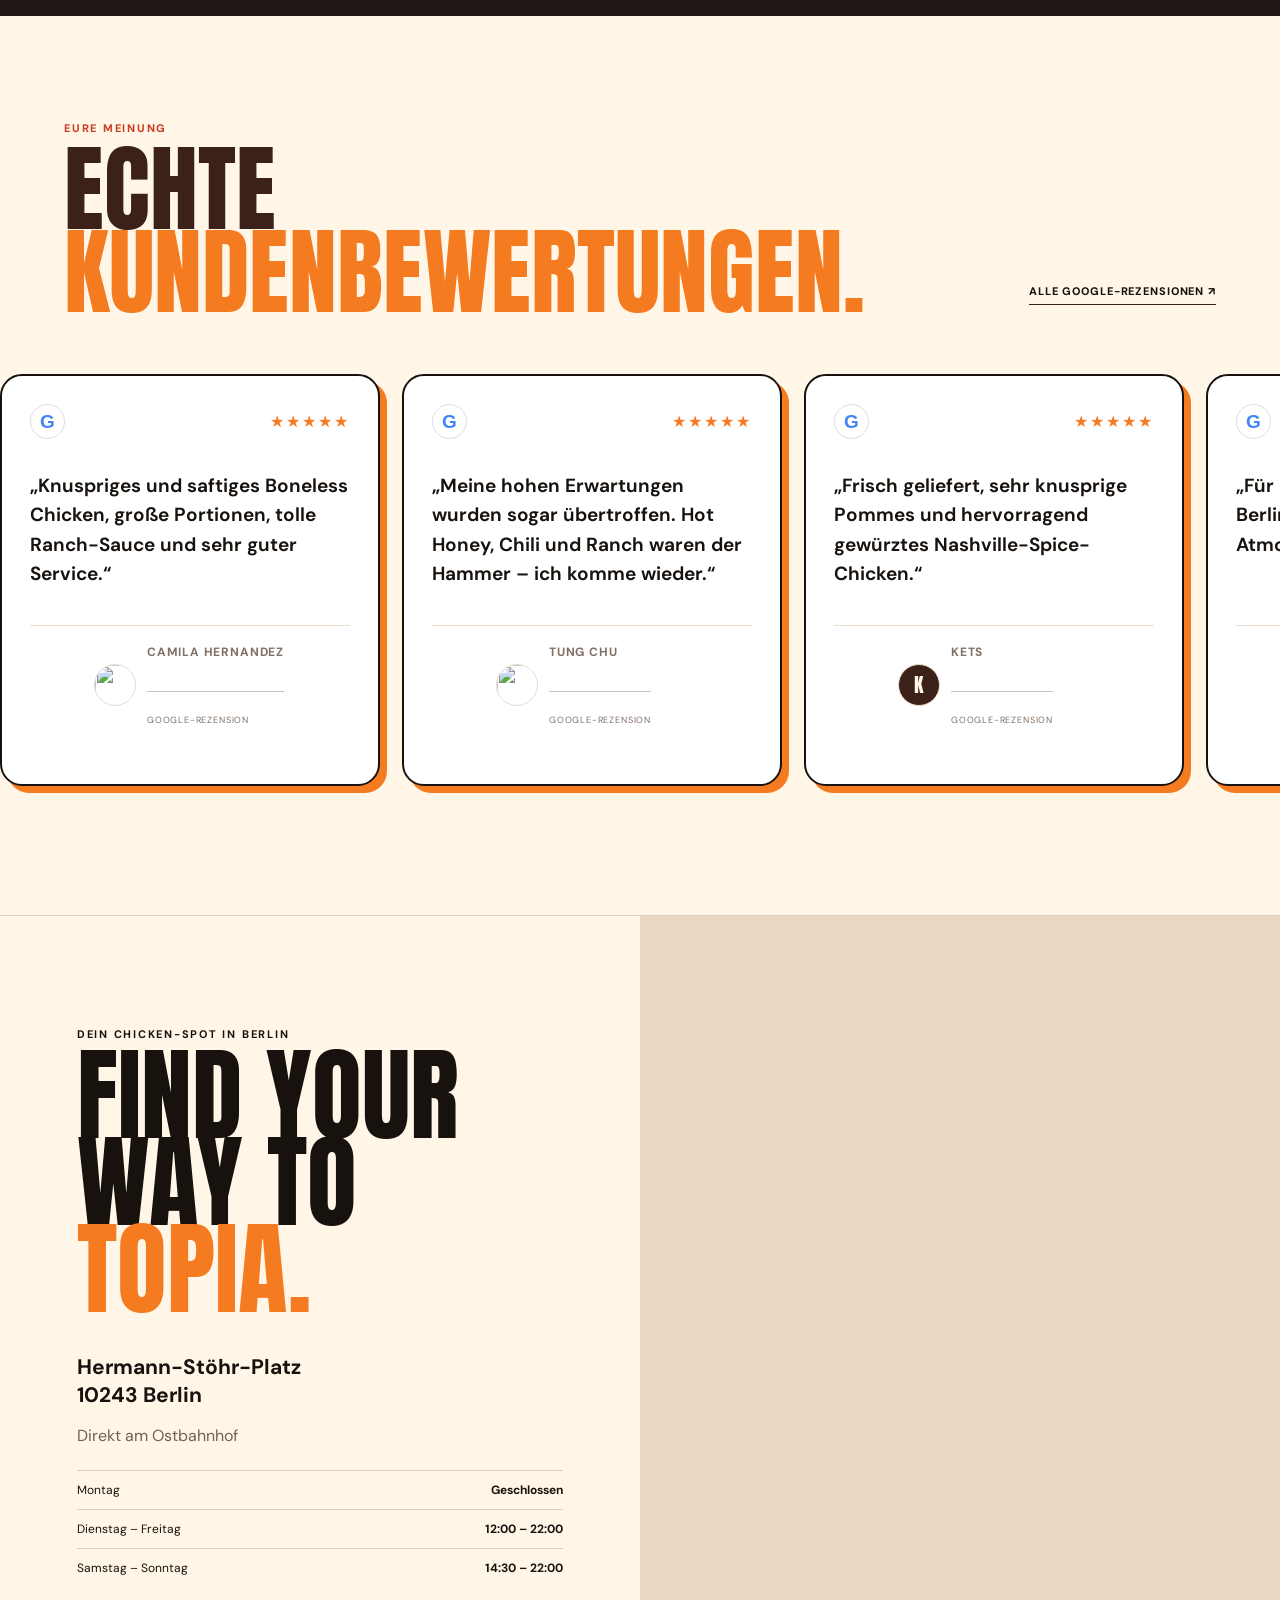
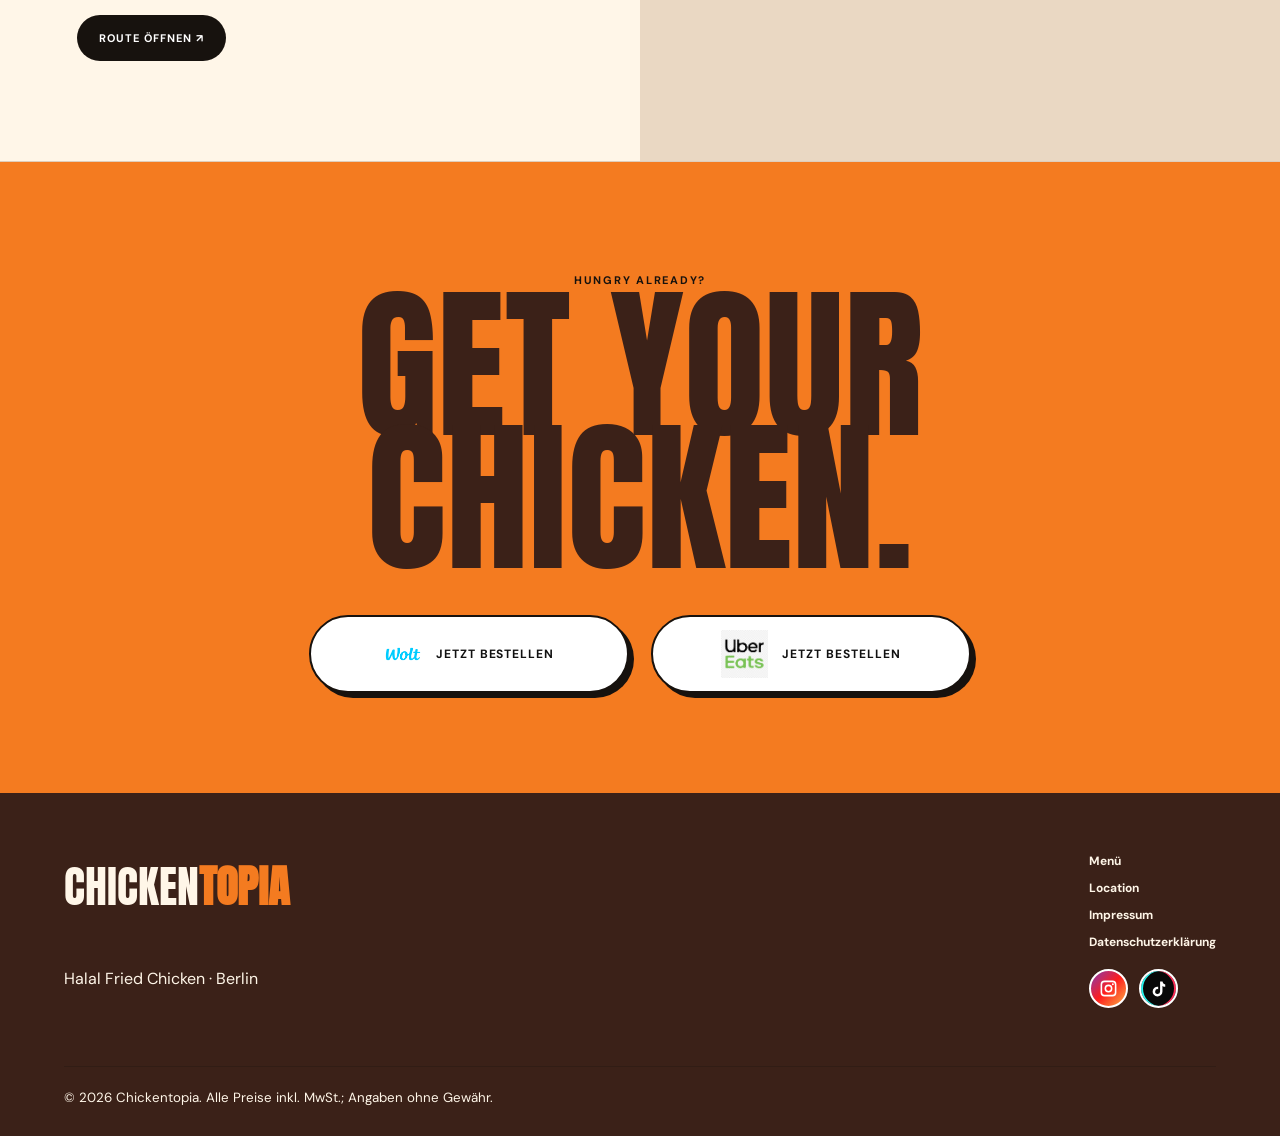
==== commit 9dc8bcdc: "Remove temporary closure popup and restore regular announcement" ====
--- a/index.html
+++ b/index.html
@@ -22,20 +22,7 @@
   <script type="application/ld+json">{"@context":"https://schema.org","@type":"FastFoodRestaurant","name":"Chickentopia","servesCuisine":["Fried Chicken","Halal","American"],"address":{"@type":"PostalAddress","streetAddress":"Hermann-Stöhr-Platz","postalCode":"10243","addressLocality":"Berlin","addressCountry":"DE"},"sameAs":["https://www.instagram.com/chickentopiade/"],"url":"https://www.instagram.com/chickentopiade/","image":"https://tb-static.uber.com/prod/image-proc/processed_images/dbe100ffac535075592fb37d4d0f6a33/5283d81c664b43c5f57a3a186d273063.jpeg","openingHoursSpecification":[{"@type":"OpeningHoursSpecification","dayOfWeek":["Tuesday","Wednesday","Thursday","Friday"],"opens":"12:00","closes":"22:00"},{"@type":"OpeningHoursSpecification","dayOfWeek":["Saturday","Sunday"],"opens":"14:30","closes":"22:00"}]}</script>
 </head>
 <body>
-  <div class="closure-popup" id="closure-popup" role="dialog" aria-modal="true" aria-labelledby="closure-title">
-    <div class="closure-popup-card">
-      <button class="closure-popup-close" type="button" aria-label="Hinweis schließen">×</button>
-      <div class="closure-popup-inner">
-        <p class="closure-eyebrow">Kurze Pause</p>
-        <h2 id="closure-title">CHICKENTOPIA HAT VOM<br><strong>25.–30. AUGUST</strong><br>GESCHLOSSEN</h2>
-        <span class="closure-divider" aria-hidden="true"></span>
-        <p class="closure-return">UND IST WIEDER AM<br><b>1. SEPTEMBER</b> FÜR EUCH DA.</p>
-        <p class="closure-signoff">Wir freuen uns auf euch <span aria-hidden="true">♡</span></p>
-      </div>
-    </div>
-  </div>
-
-  <div class="announcement">25.–30. AUGUST GESCHLOSSEN · AB 1. SEPTEMBER WIEDER DA</div>
+  <div class="announcement">HALAL FRIED CHICKEN · BERLIN OSTBAHNHOF · DI–SO GEÖFFNET</div>
   <header class="site-header">
     <button class="menu-toggle" type="button" aria-expanded="false" aria-controls="main-nav"><span></span><span></span><span></span><em>Menü</em></button>
     <nav id="main-nav" aria-label="Hauptnavigation">
@@ -139,13 +126,6 @@
 
   <footer><a class="brand footer-brand" href="#home"><span>CHICKEN</span><b>TOPIA</b></a><p>Halal Fried Chicken · Berlin</p><div><a href="#menu">Menü</a><a href="#location">Location</a><a href="impressum.html">Impressum</a><a href="datenschutz.html">Datenschutzerklärung</a><span class="footer-socials"><a class="social-button instagram-button" href="https://www.instagram.com/chickentopiade/" target="_blank" rel="noreferrer" aria-label="Instagram"><svg viewBox="0 0 24 24"><path d="M7 2h10a5 5 0 0 1 5 5v10a5 5 0 0 1-5 5H7a5 5 0 0 1-5-5V7a5 5 0 0 1 5-5Zm0 2a3 3 0 0 0-3 3v10a3 3 0 0 0 3 3h10a3 3 0 0 0 3-3V7a3 3 0 0 0-3-3H7Zm10.5 1.5a1.25 1.25 0 1 1 0 2.5 1.25 1.25 0 0 1 0-2.5ZM12 7a5 5 0 1 1 0 10 5 5 0 0 1 0-10Zm0 2a3 3 0 1 0 0 6 3 3 0 0 0 0-6Z"/></svg></a><a class="social-button tiktok-button" href="https://www.tiktok.com/@chickentopiade" target="_blank" rel="noreferrer" aria-label="TikTok"><svg viewBox="0 0 24 24"><path d="M14 3h3.1c.3 2 1.4 3.3 3.4 3.8v3.1A8 8 0 0 1 17 8.7v7.1a6.2 6.2 0 1 1-5.4-6.1v3.2a3.1 3.1 0 1 0 2.4 3V3Z"/></svg></a></span></div><small>© 2026 Chickentopia. Alle Preise inkl. MwSt.; Angaben ohne Gewähr.</small></footer>
   <script>
-    const closurePopup=document.querySelector('#closure-popup');
-    const closeClosurePopup=()=>{closurePopup.classList.add('is-closing');document.body.classList.remove('popup-open');sessionStorage.setItem('chickentopia-closure-seen','1');setTimeout(()=>closurePopup.hidden=true,220)};
-    if(sessionStorage.getItem('chickentopia-closure-seen')==='1'){closurePopup.hidden=true}else{document.body.classList.add('popup-open')}
-    closurePopup.querySelector('.closure-popup-close').addEventListener('click',closeClosurePopup);
-    closurePopup.addEventListener('click',event=>{if(event.target===closurePopup)closeClosurePopup()});
-    document.addEventListener('keydown',event=>{if(event.key==='Escape'&&!closurePopup.hidden)closeClosurePopup()});
-
     const toggle=document.querySelector('.menu-toggle'),nav=document.querySelector('#main-nav');
     toggle.addEventListener('click',()=>{const open=toggle.getAttribute('aria-expanded')==='true';toggle.setAttribute('aria-expanded',String(!open));nav.classList.toggle('open',!open)});
     nav.querySelectorAll('a').forEach(a=>a.addEventListener('click',()=>{toggle.setAttribute('aria-expanded','false');nav.classList.remove('open')}));
--- a/style.css
+++ b/style.css
@@ -184,3 +184,35 @@
   .flavour-list article>b{grid-column:2;justify-self:start}
 }
 @media(prefers-reduced-motion:reduce){.flavour-bird{transition:none}.flavour-list article:hover .flavour-bird{transform:none}}
+
+
+/* Temporary closure notice: 25–30 August. */
+body.popup-open{overflow:hidden}
+.closure-popup{position:fixed;inset:0;z-index:1000;padding:22px;display:grid;place-items:center;background:rgba(23,18,14,.72);backdrop-filter:blur(7px);animation:closure-fade-in .25s ease both}
+.closure-popup[hidden]{display:none}
+.closure-popup.is-closing{animation:closure-fade-out .22s ease both}
+.closure-popup-card{position:relative;width:min(610px,100%);padding:34px;background-color:#f47b20;background-image:linear-gradient(45deg,rgba(255,246,232,.96) 25%,transparent 25%,transparent 75%,rgba(255,246,232,.96) 75%),linear-gradient(45deg,rgba(255,246,232,.96) 25%,transparent 25%,transparent 75%,rgba(255,246,232,.96) 75%);background-position:0 0,38px 38px;background-size:76px 76px;border:3px solid #3b2118;border-radius:30px;box-shadow:12px 12px 0 #3b2118;animation:closure-card-in .38s cubic-bezier(.2,.9,.25,1.15) both}
+.closure-popup-inner{padding:52px 42px 38px;text-align:center;background:#fff6e8;border:3px solid #f04b25;border-radius:26px;box-shadow:inset 0 0 35px rgba(244,123,32,.08)}
+.closure-popup-close{position:absolute;top:14px;right:14px;z-index:2;width:43px;height:43px;border:2px solid #17120e;border-radius:50%;display:grid;place-items:center;background:#fff6e8;color:#17120e;font:700 28px/1 "DM Sans",Arial,sans-serif;cursor:pointer;box-shadow:3px 3px 0 #17120e;transition:transform .18s,box-shadow .18s}
+.closure-popup-close:hover{transform:translate(-1px,-1px);box-shadow:5px 5px 0 #17120e}
+.closure-popup-close:focus-visible{outline:3px solid #fff;outline-offset:3px}
+.closure-eyebrow{margin:0 0 15px;color:#c93d22;font-size:11px;font-weight:800;letter-spacing:.18em;text-transform:uppercase}
+.closure-popup h2{color:#ef4826;font-family:"Anton",Impact,sans-serif;font-size:clamp(33px,5.8vw,55px);line-height:1.02;letter-spacing:.01em}
+.closure-popup h2 strong{display:inline-block;margin:8px 0 3px;font:inherit;font-size:1.22em}
+.closure-divider{display:block;width:58%;margin:27px auto 24px;border-top:3px dotted #ef4826}
+.closure-return{margin:0;color:#3b2118;font-size:clamp(17px,2.6vw,24px);line-height:1.45;font-weight:700;letter-spacing:.02em}
+.closure-return b{font-size:1.35em}
+.closure-signoff{margin:26px 0 0;color:#ef4826;font-size:clamp(23px,4vw,36px);font-weight:700;font-style:italic;transform:rotate(-2deg)}
+.closure-signoff span{font-style:normal;font-size:1.2em}
+@keyframes closure-fade-in{from{opacity:0}to{opacity:1}}
+@keyframes closure-fade-out{to{opacity:0}}
+@keyframes closure-card-in{from{opacity:0;transform:translateY(24px) scale(.94)}to{opacity:1;transform:none}}
+@media(max-width:560px){
+  .closure-popup{padding:14px}
+  .closure-popup-card{padding:18px;border-radius:23px;box-shadow:7px 7px 0 #3b2118;background-size:54px 54px;background-position:0 0,27px 27px}
+  .closure-popup-inner{padding:48px 18px 28px;border-radius:19px}
+  .closure-popup-close{top:8px;right:8px;width:39px;height:39px}
+  .closure-divider{margin:21px auto 19px}
+  .closure-signoff{margin-top:20px}
+}
+@media(prefers-reduced-motion:reduce){.closure-popup,.closure-popup-card,.closure-popup.is-closing{animation:none}}
